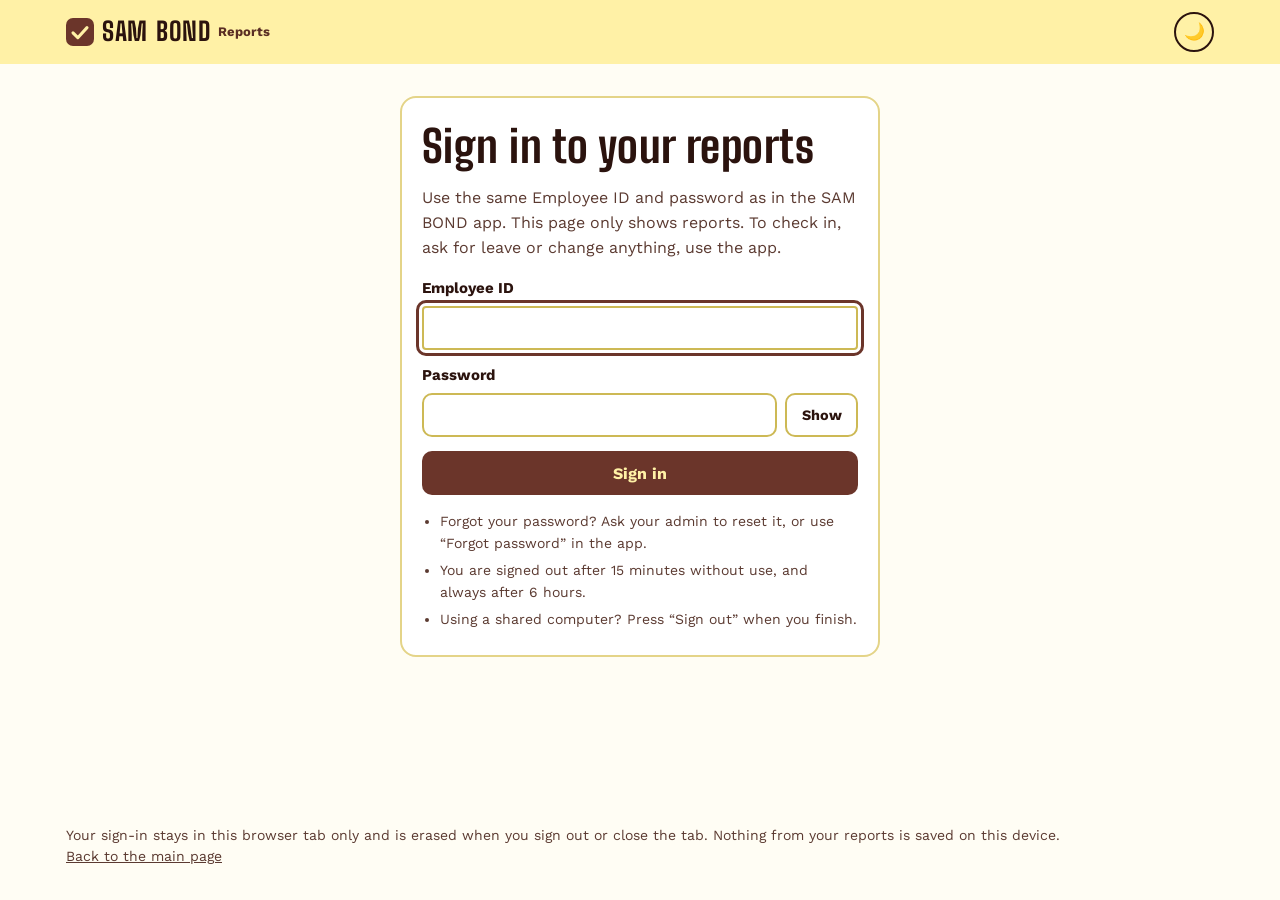
==== docs/dashboard/index.html @ 198fce71 "Apply update" ====
<!doctype html>
<html lang="en">
<head>
<meta charset="utf-8">
<meta name="viewport" content="width=device-width, initial-scale=1">
<title>Sign in · SAM BOND Reports</title>
<meta name="description" content="Sign in to see your SAM BOND attendance reports in a browser.">
<meta name="robots" content="noindex, nofollow">
<meta name="referrer" content="no-referrer">
<meta http-equiv="Content-Security-Policy" content="default-src 'none'; script-src 'self'; style-src 'self'; font-src 'self'; img-src 'self' data:; connect-src https://sambond.samuda-sales.workers.dev; base-uri 'none'; form-action 'none'">
<meta name="color-scheme" content="light dark">
<meta name="theme-color" content="#FFF1A6" media="(prefers-color-scheme: light)">
<meta name="theme-color" content="#2B130E" media="(prefers-color-scheme: dark)">
<link rel="icon" href="data:image/svg+xml,%3Csvg xmlns='http://www.w3.org/2000/svg' viewBox='0 0 32 32'%3E%3Crect width='32' height='32' rx='8' fill='%236B352A'/%3E%3Cpath d='M8 17l5.5 5.5L24 11' fill='none' stroke='%23FFF1A6' stroke-width='3.5' stroke-linecap='round' stroke-linejoin='round'/%3E%3C/svg%3E">
<link rel="preload" href="../fonts/BigShoulders-Bold.woff" as="font" type="font/woff" crossorigin>
<link rel="preload" href="../fonts/WorkSans-Regular.woff" as="font" type="font/woff" crossorigin>
<link rel="stylesheet" href="dashboard.css">
<script src="theme.js"></script>
</head>
<body>
<a class="skip" href="#main">Skip to content</a>

<header class="top">
  <div class="wrap top__in">
    <a class="mark" href="../" aria-label="SAM BOND Attendance, back to the main page">
      <svg viewBox="0 0 32 32" aria-hidden="true"><rect width="32" height="32" rx="8" fill="#6B352A"/><path d="M8 17l5.5 5.5L24 11" fill="none" stroke="#FFF1A6" stroke-width="3.5" stroke-linecap="round" stroke-linejoin="round"/></svg>
      <b>SAM BOND</b><span>Reports</span>
    </a>
    <span class="who" id="who" hidden></span>
    <button class="btn btn--small" id="out" type="button" hidden>Sign out</button>
    <button class="mode" id="mode" type="button" aria-label="Switch to the dark theme">🌙</button>
  </div>
</header>

<main id="main">
  <noscript><div class="wrap"><p class="notice">This page needs JavaScript to show your reports. Please turn it on and reload.</p></div></noscript>

  <section class="login" id="login" aria-labelledby="loginTitle" hidden>
    <div class="wrap">
      <div class="login__card">
        <h1 id="loginTitle">Sign in to your reports</h1>
        <p class="muted">Use the same Employee ID and password as in the SAM BOND app. This page only shows reports. To check in, ask for leave or change anything, use the app.</p>
        <form id="loginForm" autocomplete="on" novalidate>
          <label class="field" for="user">Employee ID
            <input id="user" name="username" type="text" inputmode="text" autocomplete="username" autocapitalize="none" autocorrect="off" spellcheck="false" maxlength="100" required>
          </label>
          <label class="field" for="pass">Password
            <span class="pw">
              <input id="pass" name="password" type="password" autocomplete="current-password" autocapitalize="none" autocorrect="off" spellcheck="false" maxlength="200" required>
              <button class="pw__show" id="showPass" type="button" aria-pressed="false">Show</button>
            </span>
          </label>
          <p class="msg msg--err" id="loginMsg" role="alert" hidden></p>
          <button class="btn btn--primary btn--wide" id="loginGo" type="submit">Sign in</button>
        </form>
        <ul class="fine">
          <li>Forgot your password? Ask your admin to reset it, or use “Forgot password” in the app.</li>
          <li>You are signed out after 15 minutes without use, and always after 6 hours.</li>
          <li>Using a shared computer? Press “Sign out” when you finish.</li>
        </ul>
      </div>
    </div>
  </section>

  <section class="app" id="app" aria-label="Reports" hidden>
    <div class="wrap">
      <div class="head">
        <div>
          <h1 id="title">Reports</h1>
          <p class="muted" id="sub"></p>
        </div>
        <p class="until muted" id="until"></p>
      </div>

      <form class="controls" id="controls" novalidate>
        <div class="seg" id="scopes" role="group" aria-label="Whose report"></div>
        <label class="ctl">Period
          <select id="period">
            <option value="current">This pay period</option>
            <option value="previous">Last pay period</option>
            <option value="custom">Choose dates…</option>
          </select>
        </label>
        <span class="dates" id="dates" hidden>
          <label class="ctl">From <input type="date" id="from"></label>
          <label class="ctl">To <input type="date" id="to"></label>
        </span>
        <button class="btn btn--primary" id="show" type="submit">Show</button>
      </form>

      <p class="msg" id="msg" role="status" aria-live="polite" hidden></p>

      <div id="report" hidden>
        <p class="range" id="range"></p>
        <section class="card today" id="todayCard" aria-labelledby="todayTitle" hidden>
          <h2 id="todayTitle">Today</h2>
          <div class="today__row" id="todayRow"></div>
          <details class="notin" id="notIn" hidden><summary id="notInSum"></summary><ul id="notInList"></ul></details>
        </section>

        <div class="kpis" id="kpis"></div>

        <section class="card" id="chartCard" aria-labelledby="chartTitle" hidden>
          <h2 id="chartTitle">Day by day</h2>
          <ul class="legend" id="legend"></ul>
          <div class="chartbox"><div class="chart" id="chart" role="group" aria-label="One bar for each day. Use the left and right arrow keys to move between days."></div></div>
          <p class="readout" id="readout" aria-live="polite">Tap or point at a bar to see that day.</p>
          <details class="daytable"><summary>Show these numbers as a table</summary><div class="tablewrap"><table id="dayTable"></table></div></details>
        </section>

        <section class="card" id="peopleCard" aria-labelledby="peopleTitle" hidden>
          <div class="card__head">
            <h2 id="peopleTitle">People</h2>
            <label class="search"><span class="sr">Search people</span><input id="search" type="search" placeholder="Search name, ID or job" autocomplete="off" spellcheck="false"></label>
          </div>
          <div class="tablewrap"><table class="people" id="people"></table></div>
          <p class="muted small" id="peopleNote"></p>
          <p class="muted small swipe">Swipe the table sideways to see more columns.</p>
          <button class="btn btn--ghost btn--small" id="more" type="button" hidden>Show everybody</button>
        </section>

        <section class="card" id="meCard" aria-labelledby="meTitle" hidden>
          <h2 id="meTitle">Your days</h2>
          <div id="meBody"></div>
        </section>

        <section class="card" id="dlCard" aria-labelledby="dlTitle" hidden>
          <h2 id="dlTitle">Excel files</h2>
          <p class="muted small" id="dlNote">The same files as in the app, for the people and dates shown above.</p>
          <div class="dl" id="dl"></div>
        </section>
      </div>
    </div>
  </section>
</main>

<dialog class="dlg" id="dlg" aria-labelledby="dlgTitle">
  <div class="dlg__in">
    <div class="dlg__head"><h2 id="dlgTitle"></h2><button class="btn btn--small btn--ghost" id="dlgClose" type="button">Close</button></div>
    <div id="dlgBody"></div>
  </div>
</dialog>

<footer class="foot">
  <div class="wrap">
    <p>Your sign-in stays in this browser tab only and is erased when you sign out or close the tab. Nothing from your reports is saved on this device.</p>
    <p><a href="../">Back to the main page</a></p>
  </div>
</footer>

<script src="dashboard.js"></script>
</body>
</html>
---- docs/dashboard/dashboard.css ----
@font-face{font-family:"Big Shoulders";src:url("../fonts/BigShoulders-Bold.woff") format("woff");font-weight:700;font-style:normal;font-display:swap}
@font-face{font-family:"Work Sans";src:url("../fonts/WorkSans-Regular.woff") format("woff");font-weight:400;font-style:normal;font-display:swap}
@font-face{font-family:"Work Sans";src:url("../fonts/WorkSans-Bold.woff") format("woff");font-weight:700;font-style:normal;font-display:swap}

/* ---------- Tokens: the same colours as the main page and the app. Light = butter day, Dark = clay night ---------- */
:root{
  --display:"Big Shoulders","Arial Narrow","Roboto Condensed",Impact,sans-serif;
  --text:"Work Sans",system-ui,-apple-system,"Segoe UI",Roboto,"Helvetica Neue",Arial,sans-serif;
  --paper:#FFFDF4; --card:#FFFFFF; --ink:#2B130E; --soft:#5B3A31; --accent:#6B352A;
  --line:#E4D488; --line-strong:#CDB955;
  --ground:#FFF1A6; --ground-ink:#2B130E; --ground-soft:#5A2E24;
  --btn:#6B352A; --btn-ink:#FFF1A6; --focus:#6B352A;
  --err:#9B1C1C; --err-bg:#FDE7E4; --info-bg:#FFF6C7;
  /* status colours (checked for colour-blind readers); the letters and words carry the meaning too */
  --c-in:#0ca30c; --c-leave:#2a78d6; --c-late:#eda100; --c-abs:#d03b3b; --c-off:#B9AE86;
  --t-in:#E1F3DB; --t-late:#FBEBC0; --t-leave:#D9E8FA; --t-abs:#F8D7D3; --t-off:#EFE9CB;
  color-scheme:light;
}
:root[data-theme="dark"]{
  --paper:#1D0E0A; --card:#26130E; --ink:#F6E7AE; --soft:#CDB78A; --accent:#FFF1A6;
  --line:#4A2A22; --line-strong:#6A4034;
  --ground:#2B130E; --ground-ink:#FFF1A6; --ground-soft:#D9C592;
  --btn:#FFF1A6; --btn-ink:#2B130E; --focus:#FFF1A6;
  --err:#FFB4A9; --err-bg:#4A1D1B; --info-bg:#3A2A10;
  --c-in:#0ca30c; --c-leave:#3987e5; --c-late:#d99200; --c-abs:#e34948; --c-off:#6A4034;
  --t-in:#1E3A1B; --t-late:#4A3608; --t-leave:#1A3350; --t-abs:#4A1D1B; --t-off:#2E1B15;
  color-scheme:dark;
}
@media (prefers-color-scheme: dark){
  :root:not([data-theme="light"]){
    --paper:#1D0E0A; --card:#26130E; --ink:#F6E7AE; --soft:#CDB78A; --accent:#FFF1A6;
    --line:#4A2A22; --line-strong:#6A4034;
    --ground:#2B130E; --ground-ink:#FFF1A6; --ground-soft:#D9C592;
    --btn:#FFF1A6; --btn-ink:#2B130E; --focus:#FFF1A6;
    --err:#FFB4A9; --err-bg:#4A1D1B; --info-bg:#3A2A10;
    --c-in:#0ca30c; --c-leave:#3987e5; --c-late:#d99200; --c-abs:#e34948; --c-off:#6A4034;
    --t-in:#1E3A1B; --t-late:#4A3608; --t-leave:#1A3350; --t-abs:#4A1D1B; --t-off:#2E1B15;
    color-scheme:dark;
  }
}

/* ---------- Base ---------- */
*,*::before,*::after{box-sizing:border-box}
[hidden]{display:none !important}
html{-webkit-text-size-adjust:100%}
body{margin:0;background:var(--paper);color:var(--ink);font:400 1rem/1.55 var(--text);font-synthesis:none;text-rendering:optimizeLegibility;min-height:100vh;display:flex;flex-direction:column}
main{flex:1}
a{color:inherit}
h1,h2,h3{font-family:var(--display);font-weight:700;letter-spacing:.01em;line-height:1.1;margin:0;text-wrap:balance}
h1{font-size:clamp(2rem,6vw,2.75rem)}
h2{font-size:1.5rem}
p{margin:0;text-wrap:pretty}
:focus-visible{outline:3px solid var(--focus);outline-offset:3px;border-radius:4px}
.wrap{width:100%;max-width:1180px;margin-inline:auto;padding-inline:1rem}
.muted{color:var(--soft)}
.small{font-size:.875rem}
.sr{position:absolute;width:1px;height:1px;overflow:hidden;clip:rect(0 0 0 0);white-space:nowrap}
.skip{position:absolute;left:1rem;top:-5rem;z-index:30;background:var(--btn);color:var(--btn-ink);padding:.7rem 1rem;border-radius:8px;font-weight:700}
.skip:focus{top:1rem}
.notice{margin-top:1.5rem;padding:1rem;border:2px solid var(--line-strong);border-radius:10px}

/* ---------- Buttons and fields ---------- */
.btn{display:inline-flex;align-items:center;justify-content:center;min-height:2.75rem;padding:.5rem 1.2rem;border:2px solid transparent;border-radius:10px;font:700 1rem/1.2 var(--text);text-decoration:none;cursor:pointer;background:transparent;color:inherit}
.btn--primary{background:var(--btn);color:var(--btn-ink)}
.btn--primary:hover{filter:brightness(1.12)}
.btn--ghost{border-color:currentColor}
.btn--ghost:hover{background:rgba(127,127,127,.16)}
.btn--small{min-height:2.25rem;padding:.3rem .8rem;font-size:.9375rem}
.btn--wide{width:100%}
.btn[disabled]{opacity:.6;cursor:progress}
.btn:active{transform:translateY(1px)}
input,select{font:400 1rem/1.3 var(--text);color:var(--ink);background:var(--card);border:2px solid var(--line-strong);border-radius:10px;min-height:2.75rem;padding:.45rem .7rem;max-width:100%}
input::placeholder{color:var(--soft);opacity:.8}

/* ---------- Header ---------- */
.top{background:var(--ground);color:var(--ground-ink)}
.top__in{display:flex;align-items:center;gap:.6rem;min-height:4rem}
.mark{display:flex;align-items:center;gap:.5rem;margin-right:auto;text-decoration:none;white-space:nowrap}
.mark svg{width:28px;height:28px;flex:none}
.mark b{font:700 1.6rem/1 var(--display);letter-spacing:.02em;word-spacing:.08em}
.mark span{font-size:.8125rem;font-weight:700;color:var(--ground-soft)}
.who{font-size:.875rem;font-weight:700;max-width:9.5rem;overflow:hidden;text-overflow:ellipsis;white-space:nowrap}
.top .btn--small{border-color:currentColor;color:inherit}
.mode{display:grid;place-items:center;width:40px;height:40px;border:2px solid currentColor;border-radius:50%;background:transparent;color:inherit;font-size:1.05rem;line-height:1;cursor:pointer;flex:none}
@media (max-width:420px){.mark span{display:none}.who{display:none}}

/* ---------- Sign in ---------- */
.login{padding:2rem 0 3rem}
.login__card{max-width:30rem;margin-inline:auto;background:var(--card);border:2px solid var(--line);border-radius:16px;padding:1.5rem 1.25rem;display:grid;gap:1rem}
.field{display:grid;gap:.35rem;font-weight:700;font-size:.9375rem;margin-bottom:.9rem}
.field input{width:100%;font-weight:400}
.pw{display:flex;gap:.5rem}
.pw input{flex:1;min-width:0}
.pw__show{border:2px solid var(--line-strong);background:transparent;color:inherit;border-radius:10px;font:700 .9rem var(--text);padding:0 .9rem;cursor:pointer}
.fine{margin:0;padding-left:1.1rem;color:var(--soft);font-size:.875rem;display:grid;gap:.35rem}
.msg{padding:.7rem .9rem;border-radius:10px;background:var(--info-bg);border:1px solid var(--line-strong);margin:0 0 1rem;font-size:.9375rem}
.msg--err{background:var(--err-bg);color:var(--err);border-color:var(--err);font-weight:700}
.login .msg{margin-bottom:.9rem}

/* ---------- Dashboard head and controls ---------- */
.app{padding:1.5rem 0 3rem}
.head{display:flex;flex-wrap:wrap;justify-content:space-between;align-items:flex-end;gap:.4rem 1rem;margin-bottom:1rem}
.until{font-size:.8125rem}
.controls{display:flex;flex-wrap:wrap;align-items:flex-end;gap:.75rem;margin-bottom:1rem;padding:.9rem;background:var(--card);border:1px solid var(--line);border-radius:14px}
.seg{display:flex;flex-wrap:wrap;gap:.35rem;flex:1 1 100%}
.seg button{flex:1 1 auto;min-height:2.75rem;padding:.4rem .9rem;border:2px solid var(--line-strong);border-radius:10px;background:transparent;color:inherit;font:700 .9375rem var(--text);cursor:pointer}
.seg button[aria-pressed="true"]{background:var(--btn);color:var(--btn-ink);border-color:var(--btn)}
.ctl{display:grid;gap:.25rem;font-size:.8125rem;font-weight:700;color:var(--soft)}
.ctl select,.ctl input{color:var(--ink);font-weight:400}
.dates{display:flex;gap:.6rem;flex-wrap:wrap}
@media (min-width:700px){.seg{flex:0 1 auto}.seg button{flex:0 0 auto}}
.range{font-weight:700;margin-bottom:.9rem}

/* ---------- Cards, tiles ---------- */
.card{background:var(--card);border:1px solid var(--line);border-radius:14px;padding:1rem;margin-bottom:1rem}
.card__head{display:flex;flex-wrap:wrap;align-items:center;justify-content:space-between;gap:.6rem;margin-bottom:.75rem}
.card h2{margin-bottom:.6rem}
.card__head h2{margin-bottom:0}
.kpis{display:grid;grid-template-columns:repeat(2,minmax(0,1fr));gap:.6rem;margin-bottom:1rem}
@media (min-width:640px){.kpis{grid-template-columns:repeat(4,minmax(0,1fr))}}
@media (min-width:1000px){.kpis{grid-template-columns:repeat(8,minmax(0,1fr))}}
.kpi{background:var(--card);border:1px solid var(--line);border-radius:12px;padding:.7rem .8rem;min-width:0}
.kpi b{display:block;font:700 2.25rem/1 var(--display);letter-spacing:.01em}
.kpi span{display:flex;align-items:center;gap:.4rem;font-size:.8125rem;font-weight:700;color:var(--soft);margin-top:.2rem}
.kpi small{display:block;font-size:.75rem;color:var(--soft);line-height:1.3}
.dot{display:inline-block;width:.7rem;height:.7rem;border-radius:3px;flex:none;background:var(--c-off)}
.dot--in{background:var(--c-in)}.dot--late{background:var(--c-late)}.dot--leave{background:var(--c-leave)}.dot--abs{background:var(--c-abs)}

/* ---------- Today ---------- */
.today__row{display:flex;flex-wrap:wrap;gap:.5rem 1.25rem;font-size:.9375rem}
.today__row b{font:700 1.6rem/1 var(--display);margin-right:.3rem}
.today__row div{display:flex;align-items:baseline}
.notin{margin-top:.7rem;font-size:.9375rem}
.notin summary{cursor:pointer;font-weight:700}
.notin ul{margin:.5rem 0 0;padding-left:1.1rem;columns:2 12rem}

/* ---------- Day chart ---------- */
.legend{display:flex;flex-wrap:wrap;gap:.3rem 1rem;list-style:none;margin:0 0 .75rem;padding:0;font-size:.875rem}
.legend li{display:flex;align-items:center;gap:.4rem}
.chartbox{overflow-x:auto;padding-bottom:.25rem}
.chart{display:flex;align-items:flex-start;gap:2px;width:100%;min-width:calc(var(--n,20) * 11px)}
.cw{flex:1 1 0;min-width:0;max-width:56px;position:relative;padding-bottom:1.7rem}
.col{display:flex;flex-direction:column-reverse;width:100%;height:170px;padding:0;border:0;background:transparent;cursor:pointer;border-radius:3px}
.col:hover,.col[aria-pressed="true"]{background:rgba(127,127,127,.18)}
.seg2{display:block;width:100%;margin-top:2px;border-radius:3px 3px 0 0;min-height:3px}
.seg2--in{background:var(--c-in)}.seg2--leave{background:var(--c-leave)}.seg2--late{background:var(--c-late)}.seg2--abs{background:var(--c-abs)}
.seg2--off{height:4px;background:var(--c-off);opacity:.8}
.lab{position:absolute;left:0;bottom:.15rem;font-size:.6875rem;color:var(--soft);white-space:nowrap;pointer-events:none}
.readout{margin-top:.6rem;font-weight:700;font-size:.9375rem;min-height:1.5em}
.daytable{margin-top:.8rem;font-size:.9375rem}
.daytable summary{cursor:pointer;font-weight:700}

/* ---------- Tables ---------- */
.tablewrap{overflow-x:auto;margin-top:.5rem;border-radius:10px}
table{border-collapse:collapse;width:100%;font-size:.9375rem}
th,td{padding:.55rem .6rem;text-align:right;border-bottom:1px solid var(--line);white-space:nowrap}
th:first-child,td:first-child{text-align:left}
thead th{font-size:.8125rem;color:var(--soft);font-weight:700;position:sticky;top:0;background:var(--card)}
th button{all:unset;cursor:pointer;font-weight:700;display:inline-flex;gap:.25rem;align-items:center;padding:.25rem 0;min-height:2rem}
th button:focus-visible{outline:3px solid var(--focus);outline-offset:2px;border-radius:4px}
td.zero{color:var(--soft)}
.people td:first-child,.people th:first-child{position:sticky;left:0;background:var(--card);z-index:1;min-width:9.5rem;max-width:14rem;white-space:normal}
.swipe{display:none;margin-top:.4rem}
@media (max-width:700px){.swipe{display:block}th,td{padding:.5rem .45rem}}
.person{all:unset;cursor:pointer;display:block;font-weight:700;text-decoration:underline;text-underline-offset:3px;text-decoration-color:var(--line-strong)}
.person:focus-visible{outline:3px solid var(--focus);outline-offset:2px;border-radius:4px}
.person small{display:block;font-weight:400;color:var(--soft);text-decoration:none}
.search input{width:min(100%,18rem)}
.tot td{font-weight:700;border-top:2px solid var(--line-strong)}

/* ---------- Calendar ---------- */
.chips{display:flex;flex-wrap:wrap;gap:.4rem;margin:.4rem 0 .9rem}
.chip{display:inline-flex;align-items:center;gap:.4rem;border:1px solid var(--line-strong);border-radius:999px;padding:.2rem .7rem;font-size:.875rem;font-weight:700}
.meta{color:var(--soft);font-size:.9375rem}
.cal{display:grid;grid-template-columns:repeat(7,minmax(0,1fr));gap:4px;max-width:46rem}
.cal__h{font-size:.75rem;font-weight:700;color:var(--soft);text-align:center}
.day{border:1px solid var(--line);border-radius:8px;min-height:3.6rem;padding:.2rem .25rem;display:flex;flex-direction:column;justify-content:space-between;border-top-width:4px;background:var(--paper);min-width:0;overflow:hidden}
.day__d{font-size:.6875rem;color:var(--soft)}
.day__c{font-weight:700;font-size:.8125rem;line-height:1.1}
.day__t{font-size:.625rem;color:var(--soft);line-height:1.1;overflow:hidden;text-overflow:ellipsis;white-space:nowrap}
.day--in{background:var(--t-in);border-top-color:var(--c-in)}
.day--late{background:var(--t-late);border-top-color:var(--c-late)}
.day--leave{background:var(--t-leave);border-top-color:var(--c-leave)}
.day--abs{background:var(--t-abs);border-top-color:var(--c-abs)}
.day--off{background:var(--t-off);border-top-color:var(--c-off)}
.day--pend{border-style:dashed;border-top-color:var(--c-off)}
.day--none{opacity:.45}
.day--gap{border:0;background:transparent;min-height:0}
.key{display:flex;flex-wrap:wrap;gap:.3rem .9rem;margin:.7rem 0 0;padding:0;list-style:none;font-size:.8125rem;color:var(--soft)}
.holi{margin:.6rem 0 0;font-size:.875rem}

/* ---------- Downloads ---------- */
.dl{display:flex;flex-wrap:wrap;gap:.6rem;margin-top:.7rem}

/* ---------- Dialog ---------- */
.dlg{border:2px solid var(--line-strong);border-radius:16px;background:var(--card);color:var(--ink);padding:0;width:min(46rem,calc(100vw - 1rem));max-height:calc(100vh - 1rem)}
.dlg::backdrop{background:rgba(20,8,5,.6)}
.dlg__in{padding:1rem;overflow:auto;max-height:calc(100vh - 1.5rem)}
.dlg__head{display:flex;justify-content:space-between;align-items:flex-start;gap:.75rem;margin-bottom:.4rem}

.foot{padding:1.5rem 0 2rem;color:var(--soft);font-size:.875rem;display:grid;gap:.5rem}

@media print{
  .top,.controls,.dl,#dlCard,.search,#more,.foot,.skip{display:none !important}
  body{background:#fff;color:#000}
  .card,.kpi{break-inside:avoid;border-color:#999}
}
@media (prefers-reduced-motion: no-preference){
  .col,.seg button,.btn{transition:background-color .12s}
}
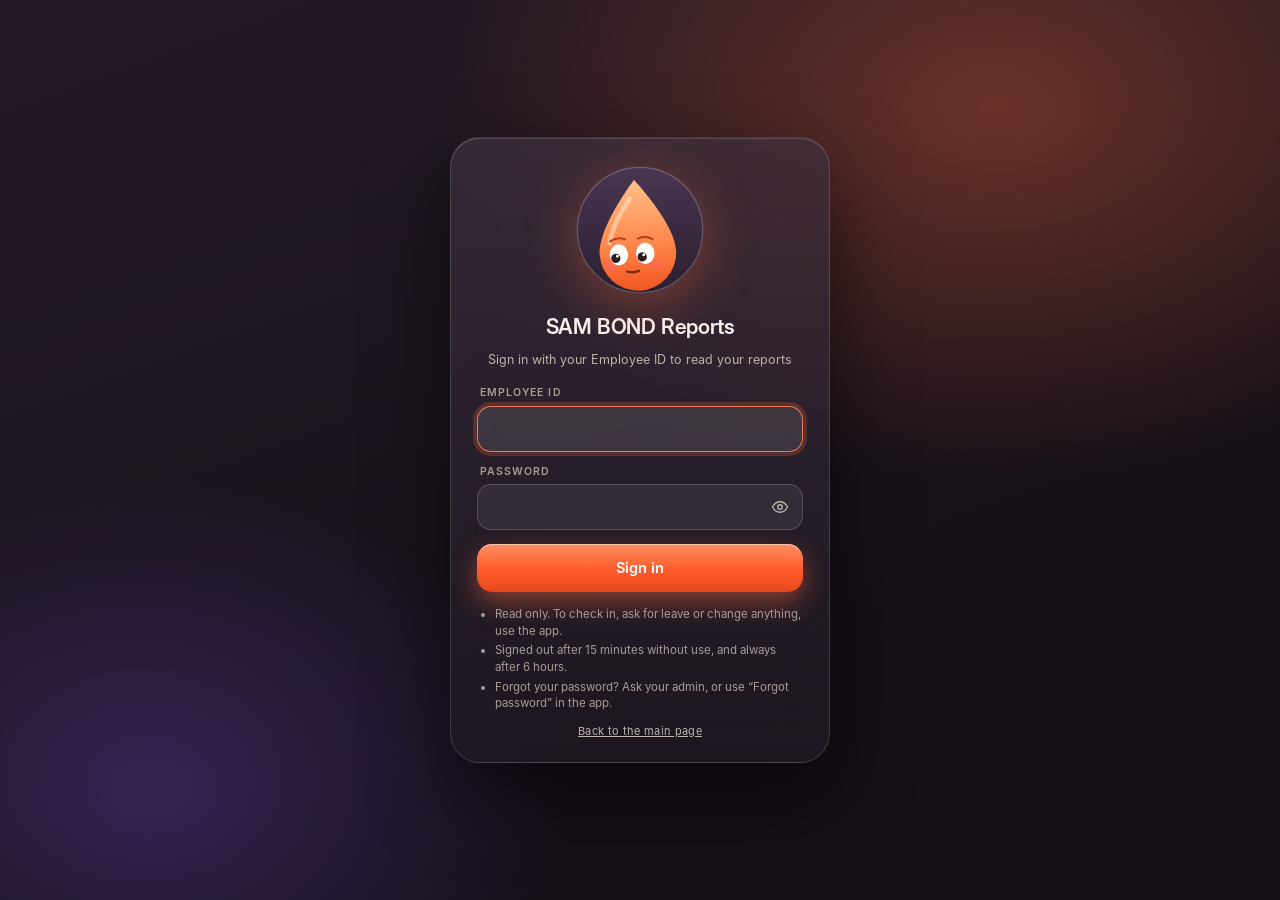
==== commit cb638357: "Apply update" ====
--- a/docs/dashboard/index.html
+++ b/docs/dashboard/index.html
@@ -2,79 +2,88 @@
 <html lang="en">
 <head>
 <meta charset="utf-8">
-<meta name="viewport" content="width=device-width, initial-scale=1">
+<meta name="viewport" content="width=device-width, initial-scale=1, viewport-fit=cover">
 <title>Sign in · SAM BOND Reports</title>
 <meta name="description" content="Sign in to see your SAM BOND attendance reports in a browser.">
 <meta name="robots" content="noindex, nofollow">
 <meta name="referrer" content="no-referrer">
 <meta http-equiv="Content-Security-Policy" content="default-src 'none'; script-src 'self'; style-src 'self'; font-src 'self'; img-src 'self' data:; connect-src https://sambond.samuda-sales.workers.dev; base-uri 'none'; form-action 'none'">
-<meta name="color-scheme" content="light dark">
-<meta name="theme-color" content="#FFF1A6" media="(prefers-color-scheme: light)">
-<meta name="theme-color" content="#2B130E" media="(prefers-color-scheme: dark)">
-<link rel="icon" href="data:image/svg+xml,%3Csvg xmlns='http://www.w3.org/2000/svg' viewBox='0 0 32 32'%3E%3Crect width='32' height='32' rx='8' fill='%236B352A'/%3E%3Cpath d='M8 17l5.5 5.5L24 11' fill='none' stroke='%23FFF1A6' stroke-width='3.5' stroke-linecap='round' stroke-linejoin='round'/%3E%3C/svg%3E">
-<link rel="preload" href="../fonts/BigShoulders-Bold.woff" as="font" type="font/woff" crossorigin>
-<link rel="preload" href="../fonts/WorkSans-Regular.woff" as="font" type="font/woff" crossorigin>
+<meta name="color-scheme" content="dark light">
+<meta name="theme-color" content="#1A0F16">
+<link rel="icon" href="data:image/svg+xml,%3Csvg xmlns='http://www.w3.org/2000/svg' viewBox='0 0 32 32'%3E%3Crect width='32' height='32' rx='9' fill='%23FF6B3D'/%3E%3Cpath d='M8 17l5.5 5.5L24 11' fill='none' stroke='%23fff' stroke-width='3.5' stroke-linecap='round' stroke-linejoin='round'/%3E%3C/svg%3E">
+<link rel="preload" href="../fonts/Inter-Regular.woff" as="font" type="font/woff" crossorigin>
+<link rel="preload" href="../fonts/InterDisplay-SemiBold.woff" as="font" type="font/woff" crossorigin>
 <link rel="stylesheet" href="dashboard.css">
 <script src="theme.js"></script>
 </head>
-<body>
+<body class="locked">
+
+<div class="scene" aria-hidden="true">
+  <svg viewBox="0 0 1600 900" preserveAspectRatio="xMidYMid slice" focusable="false">
+    <defs>
+      <radialGradient id="sun" cx="50%" cy="50%" r="50%"><stop class="sun1" offset="0"/><stop class="sun2" offset=".55"/><stop class="sun2 fade" offset="1" stop-opacity="0"/></radialGradient>
+      <linearGradient id="fl" x1="0" y1="0" x2="0" y2="1"><stop class="flr" offset="0" stop-opacity="0"/><stop class="flr" offset="1" stop-opacity=".9"/></linearGradient>
+      <filter id="soft" x="-5%" y="-5%" width="110%" height="110%"><feGaussianBlur stdDeviation="2.2"/></filter>
+    </defs>
+    <g filter="url(#soft)">
+      <circle cx="1180" cy="330" r="250" fill="url(#sun)"/>
+      <path class="a1" d="M130 760V380a150 150 0 0 1 300 0V760Z"/>
+      <path class="a2" d="M470 760V300a150 150 0 0 1 300 0V760Z"/>
+      <path class="a3" d="M810 760V430a110 110 0 0 1 220 0V760Z"/>
+      <rect class="wd" x="1230" y="140" width="22" height="620" rx="8"/>
+      <rect class="wd" x="1390" y="140" width="22" height="620" rx="8"/>
+      <rect class="wd" x="1230" y="300" width="182" height="16" rx="6"/>
+      <rect class="wd" x="1230" y="470" width="182" height="16" rx="6"/>
+      <rect x="0" y="740" width="1600" height="160" fill="url(#fl)"/>
+    </g>
+  </svg>
+</div>
+<div class="grain" aria-hidden="true"></div>
 <a class="skip" href="#main">Skip to content</a>
 
-<header class="top">
-  <div class="wrap top__in">
-    <a class="mark" href="../" aria-label="SAM BOND Attendance, back to the main page">
-      <svg viewBox="0 0 32 32" aria-hidden="true"><rect width="32" height="32" rx="8" fill="#6B352A"/><path d="M8 17l5.5 5.5L24 11" fill="none" stroke="#FFF1A6" stroke-width="3.5" stroke-linecap="round" stroke-linejoin="round"/></svg>
-      <b>SAM BOND</b><span>Reports</span>
-    </a>
-    <span class="who" id="who" hidden></span>
-    <button class="btn btn--small" id="out" type="button" hidden>Sign out</button>
-    <button class="mode" id="mode" type="button" aria-label="Switch to the dark theme">🌙</button>
-  </div>
-</header>
-
-<main id="main">
-  <noscript><div class="wrap"><p class="notice">This page needs JavaScript to show your reports. Please turn it on and reload.</p></div></noscript>
-
-  <section class="login" id="login" aria-labelledby="loginTitle" hidden>
-    <div class="wrap">
-      <div class="login__card">
-        <h1 id="loginTitle">Sign in to your reports</h1>
-        <p class="muted">Use the same Employee ID and password as in the SAM BOND app. This page only shows reports. To check in, ask for leave or change anything, use the app.</p>
-        <form id="loginForm" autocomplete="on" novalidate>
-          <label class="field" for="user">Employee ID
-            <input id="user" name="username" type="text" inputmode="text" autocomplete="username" autocapitalize="none" autocorrect="off" spellcheck="false" maxlength="100" required>
-          </label>
-          <label class="field" for="pass">Password
-            <span class="pw">
-              <input id="pass" name="password" type="password" autocomplete="current-password" autocapitalize="none" autocorrect="off" spellcheck="false" maxlength="200" required>
-              <button class="pw__show" id="showPass" type="button" aria-pressed="false">Show</button>
-            </span>
-          </label>
-          <p class="msg msg--err" id="loginMsg" role="alert" hidden></p>
-          <button class="btn btn--primary btn--wide" id="loginGo" type="submit">Sign in</button>
-        </form>
-        <ul class="fine">
-          <li>Forgot your password? Ask your admin to reset it, or use “Forgot password” in the app.</li>
-          <li>You are signed out after 15 minutes without use, and always after 6 hours.</li>
-          <li>Using a shared computer? Press “Sign out” when you finish.</li>
-        </ul>
+<noscript><p class="banner warn nojs">This page needs JavaScript to show your reports. Please turn it on and reload.</p></noscript>
+
+<div class="app" id="app" hidden>
+  <div class="scrim" id="scrim" aria-hidden="true"></div>
+
+  <aside class="side glass" id="side" aria-label="Menu">
+    <div class="brand">
+      <div class="logo" aria-hidden="true"><svg viewBox="0 0 32 32"><path d="M8 17l5.5 5.5L24 11" fill="none" stroke="#fff" stroke-width="3.6" stroke-linecap="round" stroke-linejoin="round"/></svg></div>
+      <div><b>SAM BOND</b><small>Reports</small></div>
+      <em>WEB</em>
+      <button class="ib cls" id="navx" type="button" aria-label="Close menu"><svg viewBox="0 0 24 24" aria-hidden="true"><path d="M6 6l12 12M18 6L6 18"/></svg></button>
+    </div>
+    <nav class="menu" id="menu" aria-label="Whose report">
+      <span class="pill" id="pill" aria-hidden="true"></span>
+      <div class="msec">Reports</div>
+      <div id="scopes" role="group" aria-label="Whose report"></div>
+    </nav>
+    <div class="side-foot">
+      <div class="pace" id="pace">
+        <div class="r1"><span>Session</span><b id="paceT"></b></div>
+        <div class="bar"><i id="paceBar"></i></div>
+        <div id="until"></div>
+      </div>
+      <div class="who"><span class="av" id="av" aria-hidden="true"></span><div><b id="who"></b><small id="whoRole"></small></div></div>
+      <div class="sobs">
+        <button class="sob" id="mode2" type="button"><svg viewBox="0 0 24 24" aria-hidden="true"><circle cx="12" cy="12" r="4.2"/><path d="M12 2.5v2.3M12 19.2v2.3M2.5 12h2.3M19.2 12h2.3M5.3 5.3l1.6 1.6M17.1 17.1l1.6 1.6M18.7 5.3l-1.6 1.6M6.9 17.1l-1.6 1.6"/></svg><span>Theme</span></button>
+        <button class="sob" id="out2" type="button"><svg viewBox="0 0 24 24" aria-hidden="true"><path d="M9 4H5.5A1.5 1.5 0 0 0 4 5.5v13A1.5 1.5 0 0 0 5.5 20H9M15 8l4 4-4 4M19 12H9"/></svg><span>Sign out</span></button>
       </div>
     </div>
-  </section>
-
-  <section class="app" id="app" aria-label="Reports" hidden>
-    <div class="wrap">
-      <div class="head">
-        <div>
-          <h1 id="title">Reports</h1>
-          <p class="muted" id="sub"></p>
-        </div>
-        <p class="until muted" id="until"></p>
-      </div>
-
-      <form class="controls" id="controls" novalidate>
-        <div class="seg" id="scopes" role="group" aria-label="Whose report"></div>
-        <label class="ctl">Period
+  </aside>
+
+  <main class="wrap" id="main">
+    <div class="stage">
+      <header class="bar-top glass">
+        <button class="ib mnu" id="mnu" type="button" aria-label="Open menu" aria-controls="side" aria-expanded="false"><svg viewBox="0 0 24 24" aria-hidden="true"><path d="M4 7h16M4 12h16M4 17h16"/></svg></button>
+        <div class="tt"><h1 id="title">Reports</h1><p id="sub"></p></div>
+        <button class="ib" id="mode" type="button" aria-label="Switch to the light theme"><svg viewBox="0 0 24 24" aria-hidden="true"><circle cx="12" cy="12" r="4.2"/><path d="M12 2.5v2.3M12 19.2v2.3M2.5 12h2.3M19.2 12h2.3M5.3 5.3l1.6 1.6M17.1 17.1l1.6 1.6M18.7 5.3l-1.6 1.6M6.9 17.1l-1.6 1.6"/></svg></button>
+        <button class="cta" id="refresh" type="button"><svg viewBox="0 0 24 24" aria-hidden="true"><path d="M20 12a8 8 0 1 1-2.7-6"/><path d="M20.5 4v4.8h-4.8"/></svg><span>Refresh</span></button>
+        <button class="ib keep" id="out" type="button" aria-label="Sign out" title="Sign out"><svg viewBox="0 0 24 24" aria-hidden="true"><path d="M9 4H5.5A1.5 1.5 0 0 0 4 5.5v13A1.5 1.5 0 0 0 5.5 20H9M15 8l4 4-4 4M19 12H9"/></svg></button>
+      </header>
+
+      <form class="fbar glass" id="controls" novalidate>
+        <label class="fl"><span>Period</span>
           <select id="period">
             <option value="current">This pay period</option>
             <option value="previous">Last pay period</option>
@@ -82,71 +91,120 @@
           </select>
         </label>
         <span class="dates" id="dates" hidden>
-          <label class="ctl">From <input type="date" id="from"></label>
-          <label class="ctl">To <input type="date" id="to"></label>
+          <label class="fl"><span>From</span><input type="date" id="from"></label>
+          <label class="fl"><span>To</span><input type="date" id="to"></label>
         </span>
-        <button class="btn btn--primary" id="show" type="submit">Show</button>
+        <button class="frs" id="show" type="submit">Show</button>
+        <p class="fsum" id="range"></p>
       </form>
 
-      <p class="msg" id="msg" role="status" aria-live="polite" hidden></p>
-
-      <div id="report" hidden>
-        <p class="range" id="range"></p>
-        <section class="card today" id="todayCard" aria-labelledby="todayTitle" hidden>
-          <h2 id="todayTitle">Today</h2>
-          <div class="today__row" id="todayRow"></div>
+      <p class="banner note" id="msg" role="status" aria-live="polite" hidden></p>
+
+      <div class="rep" id="report" hidden>
+        <div class="tiles" id="kpis"></div>
+        <div class="tiles auto" id="kpis2"></div>
+
+        <section class="glass card panel" id="todayCard" aria-labelledby="todayTitle" hidden data-rise>
+          <div class="ph"><h2 id="todayTitle">Today</h2><small id="todayDate"></small></div>
+          <div class="today" id="todayRow"></div>
           <details class="notin" id="notIn" hidden><summary id="notInSum"></summary><ul id="notInList"></ul></details>
         </section>
 
-        <div class="kpis" id="kpis"></div>
-
-        <section class="card" id="chartCard" aria-labelledby="chartTitle" hidden>
-          <h2 id="chartTitle">Day by day</h2>
-          <ul class="legend" id="legend"></ul>
-          <div class="chartbox"><div class="chart" id="chart" role="group" aria-label="One bar for each day. Use the left and right arrow keys to move between days."></div></div>
-          <p class="readout" id="readout" aria-live="polite">Tap or point at a bar to see that day.</p>
-          <details class="daytable"><summary>Show these numbers as a table</summary><div class="tablewrap"><table id="dayTable"></table></div></details>
-        </section>
-
-        <section class="card" id="peopleCard" aria-labelledby="peopleTitle" hidden>
-          <div class="card__head">
-            <h2 id="peopleTitle">People</h2>
-            <label class="search"><span class="sr">Search people</span><input id="search" type="search" placeholder="Search name, ID or job" autocomplete="off" spellcheck="false"></label>
+        <section class="glass card panel" id="chartCard" aria-labelledby="chartTitle" hidden data-rise>
+          <div class="ph"><h2 id="chartTitle">Day by day</h2><small>One bar for each day</small></div>
+          <ul class="lg2" id="legend"></ul>
+          <div class="chart" id="chart" tabindex="0" role="group" aria-label="Day by day bars. Use the left and right arrow keys to move between days."></div>
+          <p class="note" id="readout" aria-live="polite">Tap or point at a bar to see that day.</p>
+          <details class="daytable"><summary>Show these numbers as a table</summary><div class="tw"><table class="t" id="dayTable"></table></div></details>
+        </section>
+
+        <section class="glass card panel" id="peopleCard" aria-labelledby="peopleTitle" hidden data-rise>
+          <div class="ph"><h2 id="peopleTitle">People</h2>
+            <label class="psearch"><span class="sr">Search people</span>
+              <svg viewBox="0 0 24 24" aria-hidden="true"><circle cx="11" cy="11" r="6.5"/><path d="M20 20l-4.2-4.2"/></svg>
+              <input id="search" type="search" placeholder="Search name, ID or job" autocomplete="off" spellcheck="false"></label>
           </div>
-          <div class="tablewrap"><table class="people" id="people"></table></div>
-          <p class="muted small" id="peopleNote"></p>
-          <p class="muted small swipe">Swipe the table sideways to see more columns.</p>
-          <button class="btn btn--ghost btn--small" id="more" type="button" hidden>Show everybody</button>
-        </section>
-
-        <section class="card" id="meCard" aria-labelledby="meTitle" hidden>
+          <div class="tw"><table class="t people" id="people"></table></div>
+          <p class="note" id="peopleNote"></p>
+          <p class="note swipe">Swipe the table sideways to see more columns.</p>
+          <button class="btn alt" id="more" type="button" hidden>Show everybody</button>
+        </section>
+
+        <section class="glass card panel" id="meCard" aria-labelledby="meTitle" hidden data-rise>
           <h2 id="meTitle">Your days</h2>
           <div id="meBody"></div>
         </section>
 
-        <section class="card" id="dlCard" aria-labelledby="dlTitle" hidden>
+        <section class="glass card panel" id="dlCard" aria-labelledby="dlTitle" hidden data-rise>
           <h2 id="dlTitle">Excel files</h2>
-          <p class="muted small" id="dlNote">The same files as in the app, for the people and dates shown above.</p>
+          <p class="note" id="dlNote">The same files as in the app, for the people and dates shown above.</p>
           <div class="dl" id="dl"></div>
         </section>
+
+        <footer class="foot" data-rise><span>Your sign-in stays in this browser tab only and is erased when you sign out or close the tab. Nothing from your reports is saved on this device.</span><span><a href="../">Main page</a> · Set in Inter (<a href="../fonts/Inter-OFL.txt">licence</a>)</span></footer>
       </div>
     </div>
-  </section>
-</main>
-
-<dialog class="dlg" id="dlg" aria-labelledby="dlgTitle">
+  </main>
+</div>
+
+<dialog class="dlg glass" id="dlg" aria-labelledby="dlgTitle">
   <div class="dlg__in">
-    <div class="dlg__head"><h2 id="dlgTitle"></h2><button class="btn btn--small btn--ghost" id="dlgClose" type="button">Close</button></div>
+    <button class="ib x" id="dlgClose" type="button" aria-label="Close"><svg viewBox="0 0 24 24" aria-hidden="true"><path d="M6 6l12 12M18 6L6 18"/></svg></button>
+    <div class="ush"><span class="av" id="dlgAv" aria-hidden="true"></span><div><h2 id="dlgTitle"></h2><small id="dlgSub"></small></div></div>
     <div id="dlgBody"></div>
   </div>
 </dialog>
 
-<footer class="foot">
-  <div class="wrap">
-    <p>Your sign-in stays in this browser tab only and is erased when you sign out or close the tab. Nothing from your reports is saved on this device.</p>
-    <p><a href="../">Back to the main page</a></p>
+<div class="toast" id="toast" role="status" aria-live="polite"></div>
+
+<div class="lgn" id="login" hidden>
+  <div class="lgc" id="lgc">
+    <svg class="msc" id="msc" viewBox="0 0 200 200" aria-hidden="true" focusable="false">
+      <defs>
+        <clipPath id="mclip"><circle cx="100" cy="100" r="96"/></clipPath>
+        <linearGradient id="mbg" x1="0" y1="0" x2="0" y2="1"><stop offset="0" stop-color="#4A3550"/><stop offset="1" stop-color="#2A1F30"/></linearGradient>
+        <linearGradient id="mbd" x1="0" y1="0" x2="0" y2="1"><stop offset="0" stop-color="#FFC08A"/><stop offset=".55" stop-color="#FF8A4F"/><stop offset="1" stop-color="#F0561F"/></linearGradient>
+        <linearGradient id="mhd" x1="0" y1="0" x2="0" y2="1"><stop offset="0" stop-color="#FFB27C"/><stop offset="1" stop-color="#F26A2E"/></linearGradient>
+      </defs>
+      <circle cx="100" cy="100" r="96" fill="url(#mbg)"/>
+      <g clip-path="url(#mclip)">
+        <g id="mBody">
+          <path d="M100 24C100 24 42 92 42 134a58 58 0 0 0 116 0C158 92 100 24 100 24Z" fill="url(#mbd)"/>
+          <path d="M92 52C80 68 62 96 58 118" fill="none" stroke="#FFE3C8" stroke-width="7" stroke-linecap="round" opacity=".55"/>
+          <g id="mFace">
+            <circle cx="66" cy="146" r="8" fill="#FF5C7A" opacity=".35"/><circle cx="134" cy="146" r="8" fill="#FF5C7A" opacity=".35"/>
+            <g class="eye"><ellipse cx="80" cy="128" rx="14" ry="16" fill="#fff"/><ellipse cx="120" cy="128" rx="14" ry="16" fill="#fff"/>
+              <g id="mPup"><circle cx="80" cy="129" r="7" fill="#2A1A22"/><circle cx="120" cy="129" r="7" fill="#2A1A22"/><circle cx="82.5" cy="126" r="2.2" fill="#fff"/><circle cx="122.5" cy="126" r="2.2" fill="#fff"/></g>
+            </g>
+            <path d="M68 107q11-7 22-2" fill="none" stroke="#B8401A" stroke-width="3.2" stroke-linecap="round"/>
+            <path d="M110 105q11-5 22 2" fill="none" stroke="#B8401A" stroke-width="3.2" stroke-linecap="round"/>
+            <path id="mMouth" d="M88 152Q100 163 112 152" fill="none" stroke="#7A2A12" stroke-width="3.6" stroke-linecap="round"/>
+          </g>
+        </g>
+        <g class="arm" id="mArmL"><path d="M34 214C36 180 52 150 76 132" fill="none" stroke="url(#mhd)" stroke-width="22" stroke-linecap="round"/><ellipse cx="79" cy="128" rx="20" ry="18" fill="url(#mhd)" stroke="#D9521F" stroke-width="1.5"/><path d="M71 116v9M79 114v10M87 116v9" stroke="#D9521F" stroke-width="2" stroke-linecap="round"/></g>
+        <g class="arm" id="mArmR"><path d="M166 214C164 180 148 150 124 132" fill="none" stroke="url(#mhd)" stroke-width="22" stroke-linecap="round"/><ellipse cx="121" cy="128" rx="20" ry="18" fill="url(#mhd)" stroke="#D9521F" stroke-width="1.5"/><path d="M113 116v9M121 114v10M129 116v9" stroke="#D9521F" stroke-width="2" stroke-linecap="round"/></g>
+      </g>
+      <circle cx="100" cy="100" r="95" fill="none" stroke="rgba(255,255,255,.22)" stroke-width="2"/>
+    </svg>
+    <h1 id="loginTitle">SAM BOND Reports</h1>
+    <p class="lsub">Sign in with your Employee ID to read your reports</p>
+    <form id="loginForm" autocomplete="on" novalidate>
+      <div class="lgf"><label for="user">Employee ID</label>
+        <div class="lgi"><input id="user" name="username" type="text" inputmode="text" autocomplete="username" autocapitalize="none" autocorrect="off" spellcheck="false" maxlength="100" required></div></div>
+      <div class="lgf"><label for="pass">Password</label>
+        <div class="lgi"><input class="pw" id="pass" name="password" type="password" autocomplete="current-password" autocapitalize="none" autocorrect="off" spellcheck="false" maxlength="200" required>
+          <button type="button" id="showPass" aria-label="Show password" aria-pressed="false"><svg viewBox="0 0 24 24" aria-hidden="true"><path d="M2 12s3.6-7 10-7 10 7 10 7-3.6 7-10 7S2 12 2 12Z"/><circle cx="12" cy="12" r="3"/></svg></button></div></div>
+      <button class="lgb" id="loginGo" type="submit">Sign in</button>
+      <p class="lgm" id="loginMsg" role="alert" aria-live="assertive" hidden></p>
+    </form>
+    <ul class="lgnotes">
+      <li>Read only. To check in, ask for leave or change anything, use the app.</li>
+      <li>Signed out after 15 minutes without use, and always after 6 hours.</li>
+      <li>Forgot your password? Ask your admin, or use “Forgot password” in the app.</li>
+    </ul>
+    <p class="lgt"><a href="../">Back to the main page</a></p>
   </div>
-</footer>
+</div>
 
 <script src="dashboard.js"></script>
 </body>
--- a/docs/dashboard/dashboard.css
+++ b/docs/dashboard/dashboard.css
@@ -1,210 +1,372 @@
-@font-face{font-family:"Big Shoulders";src:url("../fonts/BigShoulders-Bold.woff") format("woff");font-weight:700;font-style:normal;font-display:swap}
-@font-face{font-family:"Work Sans";src:url("../fonts/WorkSans-Regular.woff") format("woff");font-weight:400;font-style:normal;font-display:swap}
-@font-face{font-family:"Work Sans";src:url("../fonts/WorkSans-Bold.woff") format("woff");font-weight:700;font-style:normal;font-display:swap}
-
-/* ---------- Tokens: the same colours as the main page and the app. Light = butter day, Dark = clay night ---------- */
+/* SAM BOND Reports: the browser dashboard.
+   Look: dark liquid-glass panels floating over a warm scene (arches, a low sun, walnut shelves), orange accent.
+   No images, no external fonts or libraries: Inter and Inter Display are served from ../fonts (SIL Open Font License). */
+
+@font-face{font-family:'Inter';font-weight:400;font-style:normal;font-display:swap;src:url("../fonts/Inter-Regular.woff") format("woff")}
+@font-face{font-family:'Inter';font-weight:500;font-style:normal;font-display:swap;src:url("../fonts/Inter-Medium.woff") format("woff")}
+@font-face{font-family:'Inter';font-weight:600;font-style:normal;font-display:swap;src:url("../fonts/Inter-SemiBold.woff") format("woff")}
+@font-face{font-family:'Inter';font-weight:700;font-style:normal;font-display:swap;src:url("../fonts/Inter-Bold.woff") format("woff")}
+@font-face{font-family:'Inter Display';font-weight:600;font-style:normal;font-display:swap;src:url("../fonts/InterDisplay-SemiBold.woff") format("woff")}
+@font-face{font-family:'Inter Display';font-weight:700;font-style:normal;font-display:swap;src:url("../fonts/InterDisplay-Bold.woff") format("woff")}
+
 :root{
-  --display:"Big Shoulders","Arial Narrow","Roboto Condensed",Impact,sans-serif;
-  --text:"Work Sans",system-ui,-apple-system,"Segoe UI",Roboto,"Helvetica Neue",Arial,sans-serif;
-  --paper:#FFFDF4; --card:#FFFFFF; --ink:#2B130E; --soft:#5B3A31; --accent:#6B352A;
-  --line:#E4D488; --line-strong:#CDB955;
-  --ground:#FFF1A6; --ground-ink:#2B130E; --ground-soft:#5A2E24;
-  --btn:#6B352A; --btn-ink:#FFF1A6; --focus:#6B352A;
-  --err:#9B1C1C; --err-bg:#FDE7E4; --info-bg:#FFF6C7;
-  /* status colours (checked for colour-blind readers); the letters and words carry the meaning too */
-  --c-in:#0ca30c; --c-leave:#2a78d6; --c-late:#eda100; --c-abs:#d03b3b; --c-off:#B9AE86;
-  --t-in:#E1F3DB; --t-late:#FBEBC0; --t-leave:#D9E8FA; --t-abs:#F8D7D3; --t-off:#EFE9CB;
-  color-scheme:light;
-}
-:root[data-theme="dark"]{
-  --paper:#1D0E0A; --card:#26130E; --ink:#F6E7AE; --soft:#CDB78A; --accent:#FFF1A6;
-  --line:#4A2A22; --line-strong:#6A4034;
-  --ground:#2B130E; --ground-ink:#FFF1A6; --ground-soft:#D9C592;
-  --btn:#FFF1A6; --btn-ink:#2B130E; --focus:#FFF1A6;
-  --err:#FFB4A9; --err-bg:#4A1D1B; --info-bg:#3A2A10;
-  --c-in:#0ca30c; --c-leave:#3987e5; --c-late:#d99200; --c-abs:#e34948; --c-off:#6A4034;
-  --t-in:#1E3A1B; --t-late:#4A3608; --t-leave:#1A3350; --t-abs:#4A1D1B; --t-off:#2E1B15;
+  --sa:#1A0F16; --sb:#2B1519; --arch1:#4D2E40; --arch2:#3B2642; --arch3:#6E3D3B; --wood:#5A3322; --floor:#150C10;
+  --sun1:#FFB36B; --sun2:#FF6B3D; --haze:rgba(255,120,70,.38); --haze2:rgba(70,110,255,.30); --veil:rgba(10,6,10,.18);
+  --glass:rgba(27,22,29,.60); --glass2:rgba(40,33,42,.50); --rim:rgba(255,255,255,.17); --rim2:rgba(255,255,255,.06);
+  --ink:#F7F2EE; --mut:#BDB2AD; --faint:#8F8480; --line:rgba(255,255,255,.09); --track:rgba(255,255,255,.12);
+  --accent:#FF6B3D; --accent2:#FF9A5C; --accent-glow:rgba(255,107,61,.45);
+  --good:#52E0A0; --good-bg:rgba(82,224,160,.15); --bad:#FF8484; --bad-bg:rgba(255,132,132,.15); --na:#BDB2AD; --na-bg:rgba(189,178,173,.14);
+  --late:#FFC24A; --late-bg:rgba(255,194,74,.15); --leave:#5CB8FF; --leave-bg:rgba(92,184,255,.16);
+  --warn:#FFB0A5; --warn-bg:rgba(255,120,100,.18); --info:#9CC4FF; --info-bg:rgba(100,160,255,.17);
+  --tip-bg:rgba(20,15,20,.92); --foot:#8F8480; --surface:#1F1822;
+  --f-display:'Inter Display','Inter',system-ui,-apple-system,'Segoe UI',Roboto,sans-serif;
+  --f-body:'Inter',system-ui,-apple-system,'Segoe UI',Roboto,sans-serif;
   color-scheme:dark;
 }
-@media (prefers-color-scheme: dark){
-  :root:not([data-theme="light"]){
-    --paper:#1D0E0A; --card:#26130E; --ink:#F6E7AE; --soft:#CDB78A; --accent:#FFF1A6;
-    --line:#4A2A22; --line-strong:#6A4034;
-    --ground:#2B130E; --ground-ink:#FFF1A6; --ground-soft:#D9C592;
-    --btn:#FFF1A6; --btn-ink:#2B130E; --focus:#FFF1A6;
-    --err:#FFB4A9; --err-bg:#4A1D1B; --info-bg:#3A2A10;
-    --c-in:#0ca30c; --c-leave:#3987e5; --c-late:#d99200; --c-abs:#e34948; --c-off:#6A4034;
-    --t-in:#1E3A1B; --t-late:#4A3608; --t-leave:#1A3350; --t-abs:#4A1D1B; --t-off:#2E1B15;
-    color-scheme:dark;
+@media (prefers-color-scheme: light){
+  :root:not([data-theme="dark"]){
+    --sa:#E9E0D6; --sb:#D8CCBE; --arch1:#CDBBAA; --arch2:#DCCFC2; --arch3:#C79C84; --wood:#7A5036; --floor:#BFAF9F;
+    --sun1:#FFD9A8; --sun2:#F0894F; --haze:rgba(255,150,100,.34); --haze2:rgba(120,150,230,.22); --veil:rgba(255,255,255,.10);
+    --glass:rgba(25,20,26,.84); --glass2:rgba(38,31,39,.76); --rim:rgba(255,255,255,.22); --mut:#D3C9C4; --faint:#B0A5A0; --foot:#4A3830;
   }
 }
-
-/* ---------- Base ---------- */
-*,*::before,*::after{box-sizing:border-box}
-[hidden]{display:none !important}
+:root[data-theme="light"]{
+  --sa:#E9E0D6; --sb:#D8CCBE; --arch1:#CDBBAA; --arch2:#DCCFC2; --arch3:#C79C84; --wood:#7A5036; --floor:#BFAF9F;
+  --sun1:#FFD9A8; --sun2:#F0894F; --haze:rgba(255,150,100,.34); --haze2:rgba(120,150,230,.22); --veil:rgba(255,255,255,.10);
+  --glass:rgba(25,20,26,.84); --glass2:rgba(38,31,39,.76); --rim:rgba(255,255,255,.22); --mut:#D3C9C4; --faint:#B0A5A0; --foot:#4A3830;
+}
+
+*{box-sizing:border-box}
+[hidden]{display:none!important}
 html{-webkit-text-size-adjust:100%}
-body{margin:0;background:var(--paper);color:var(--ink);font:400 1rem/1.55 var(--text);font-synthesis:none;text-rendering:optimizeLegibility;min-height:100vh;display:flex;flex-direction:column}
-main{flex:1}
-a{color:inherit}
-h1,h2,h3{font-family:var(--display);font-weight:700;letter-spacing:.01em;line-height:1.1;margin:0;text-wrap:balance}
-h1{font-size:clamp(2rem,6vw,2.75rem)}
-h2{font-size:1.5rem}
-p{margin:0;text-wrap:pretty}
-:focus-visible{outline:3px solid var(--focus);outline-offset:3px;border-radius:4px}
-.wrap{width:100%;max-width:1180px;margin-inline:auto;padding-inline:1rem}
-.muted{color:var(--soft)}
-.small{font-size:.875rem}
-.sr{position:absolute;width:1px;height:1px;overflow:hidden;clip:rect(0 0 0 0);white-space:nowrap}
-.skip{position:absolute;left:1rem;top:-5rem;z-index:30;background:var(--btn);color:var(--btn-ink);padding:.7rem 1rem;border-radius:8px;font-weight:700}
-.skip:focus{top:1rem}
-.notice{margin-top:1.5rem;padding:1rem;border:2px solid var(--line-strong);border-radius:10px}
-
-/* ---------- Buttons and fields ---------- */
-.btn{display:inline-flex;align-items:center;justify-content:center;min-height:2.75rem;padding:.5rem 1.2rem;border:2px solid transparent;border-radius:10px;font:700 1rem/1.2 var(--text);text-decoration:none;cursor:pointer;background:transparent;color:inherit}
-.btn--primary{background:var(--btn);color:var(--btn-ink)}
-.btn--primary:hover{filter:brightness(1.12)}
-.btn--ghost{border-color:currentColor}
-.btn--ghost:hover{background:rgba(127,127,127,.16)}
-.btn--small{min-height:2.25rem;padding:.3rem .8rem;font-size:.9375rem}
-.btn--wide{width:100%}
-.btn[disabled]{opacity:.6;cursor:progress}
-.btn:active{transform:translateY(1px)}
-input,select{font:400 1rem/1.3 var(--text);color:var(--ink);background:var(--card);border:2px solid var(--line-strong);border-radius:10px;min-height:2.75rem;padding:.45rem .7rem;max-width:100%}
-input::placeholder{color:var(--soft);opacity:.8}
-
-/* ---------- Header ---------- */
-.top{background:var(--ground);color:var(--ground-ink)}
-.top__in{display:flex;align-items:center;gap:.6rem;min-height:4rem}
-.mark{display:flex;align-items:center;gap:.5rem;margin-right:auto;text-decoration:none;white-space:nowrap}
-.mark svg{width:28px;height:28px;flex:none}
-.mark b{font:700 1.6rem/1 var(--display);letter-spacing:.02em;word-spacing:.08em}
-.mark span{font-size:.8125rem;font-weight:700;color:var(--ground-soft)}
-.who{font-size:.875rem;font-weight:700;max-width:9.5rem;overflow:hidden;text-overflow:ellipsis;white-space:nowrap}
-.top .btn--small{border-color:currentColor;color:inherit}
-.mode{display:grid;place-items:center;width:40px;height:40px;border:2px solid currentColor;border-radius:50%;background:transparent;color:inherit;font-size:1.05rem;line-height:1;cursor:pointer;flex:none}
-@media (max-width:420px){.mark span{display:none}.who{display:none}}
-
-/* ---------- Sign in ---------- */
-.login{padding:2rem 0 3rem}
-.login__card{max-width:30rem;margin-inline:auto;background:var(--card);border:2px solid var(--line);border-radius:16px;padding:1.5rem 1.25rem;display:grid;gap:1rem}
-.field{display:grid;gap:.35rem;font-weight:700;font-size:.9375rem;margin-bottom:.9rem}
-.field input{width:100%;font-weight:400}
-.pw{display:flex;gap:.5rem}
-.pw input{flex:1;min-width:0}
-.pw__show{border:2px solid var(--line-strong);background:transparent;color:inherit;border-radius:10px;font:700 .9rem var(--text);padding:0 .9rem;cursor:pointer}
-.fine{margin:0;padding-left:1.1rem;color:var(--soft);font-size:.875rem;display:grid;gap:.35rem}
-.msg{padding:.7rem .9rem;border-radius:10px;background:var(--info-bg);border:1px solid var(--line-strong);margin:0 0 1rem;font-size:.9375rem}
-.msg--err{background:var(--err-bg);color:var(--err);border-color:var(--err);font-weight:700}
-.login .msg{margin-bottom:.9rem}
-
-/* ---------- Dashboard head and controls ---------- */
-.app{padding:1.5rem 0 3rem}
-.head{display:flex;flex-wrap:wrap;justify-content:space-between;align-items:flex-end;gap:.4rem 1rem;margin-bottom:1rem}
-.until{font-size:.8125rem}
-.controls{display:flex;flex-wrap:wrap;align-items:flex-end;gap:.75rem;margin-bottom:1rem;padding:.9rem;background:var(--card);border:1px solid var(--line);border-radius:14px}
-.seg{display:flex;flex-wrap:wrap;gap:.35rem;flex:1 1 100%}
-.seg button{flex:1 1 auto;min-height:2.75rem;padding:.4rem .9rem;border:2px solid var(--line-strong);border-radius:10px;background:transparent;color:inherit;font:700 .9375rem var(--text);cursor:pointer}
-.seg button[aria-pressed="true"]{background:var(--btn);color:var(--btn-ink);border-color:var(--btn)}
-.ctl{display:grid;gap:.25rem;font-size:.8125rem;font-weight:700;color:var(--soft)}
-.ctl select,.ctl input{color:var(--ink);font-weight:400}
-.dates{display:flex;gap:.6rem;flex-wrap:wrap}
-@media (min-width:700px){.seg{flex:0 1 auto}.seg button{flex:0 0 auto}}
-.range{font-weight:700;margin-bottom:.9rem}
-
-/* ---------- Cards, tiles ---------- */
-.card{background:var(--card);border:1px solid var(--line);border-radius:14px;padding:1rem;margin-bottom:1rem}
-.card__head{display:flex;flex-wrap:wrap;align-items:center;justify-content:space-between;gap:.6rem;margin-bottom:.75rem}
-.card h2{margin-bottom:.6rem}
-.card__head h2{margin-bottom:0}
-.kpis{display:grid;grid-template-columns:repeat(2,minmax(0,1fr));gap:.6rem;margin-bottom:1rem}
-@media (min-width:640px){.kpis{grid-template-columns:repeat(4,minmax(0,1fr))}}
-@media (min-width:1000px){.kpis{grid-template-columns:repeat(8,minmax(0,1fr))}}
-.kpi{background:var(--card);border:1px solid var(--line);border-radius:12px;padding:.7rem .8rem;min-width:0}
-.kpi b{display:block;font:700 2.25rem/1 var(--display);letter-spacing:.01em}
-.kpi span{display:flex;align-items:center;gap:.4rem;font-size:.8125rem;font-weight:700;color:var(--soft);margin-top:.2rem}
-.kpi small{display:block;font-size:.75rem;color:var(--soft);line-height:1.3}
-.dot{display:inline-block;width:.7rem;height:.7rem;border-radius:3px;flex:none;background:var(--c-off)}
-.dot--in{background:var(--c-in)}.dot--late{background:var(--c-late)}.dot--leave{background:var(--c-leave)}.dot--abs{background:var(--c-abs)}
-
-/* ---------- Today ---------- */
-.today__row{display:flex;flex-wrap:wrap;gap:.5rem 1.25rem;font-size:.9375rem}
-.today__row b{font:700 1.6rem/1 var(--display);margin-right:.3rem}
-.today__row div{display:flex;align-items:baseline}
-.notin{margin-top:.7rem;font-size:.9375rem}
-.notin summary{cursor:pointer;font-weight:700}
-.notin ul{margin:.5rem 0 0;padding-left:1.1rem;columns:2 12rem}
-
-/* ---------- Day chart ---------- */
-.legend{display:flex;flex-wrap:wrap;gap:.3rem 1rem;list-style:none;margin:0 0 .75rem;padding:0;font-size:.875rem}
-.legend li{display:flex;align-items:center;gap:.4rem}
-.chartbox{overflow-x:auto;padding-bottom:.25rem}
-.chart{display:flex;align-items:flex-start;gap:2px;width:100%;min-width:calc(var(--n,20) * 11px)}
-.cw{flex:1 1 0;min-width:0;max-width:56px;position:relative;padding-bottom:1.7rem}
-.col{display:flex;flex-direction:column-reverse;width:100%;height:170px;padding:0;border:0;background:transparent;cursor:pointer;border-radius:3px}
-.col:hover,.col[aria-pressed="true"]{background:rgba(127,127,127,.18)}
-.seg2{display:block;width:100%;margin-top:2px;border-radius:3px 3px 0 0;min-height:3px}
-.seg2--in{background:var(--c-in)}.seg2--leave{background:var(--c-leave)}.seg2--late{background:var(--c-late)}.seg2--abs{background:var(--c-abs)}
-.seg2--off{height:4px;background:var(--c-off);opacity:.8}
-.lab{position:absolute;left:0;bottom:.15rem;font-size:.6875rem;color:var(--soft);white-space:nowrap;pointer-events:none}
-.readout{margin-top:.6rem;font-weight:700;font-size:.9375rem;min-height:1.5em}
-.daytable{margin-top:.8rem;font-size:.9375rem}
-.daytable summary{cursor:pointer;font-weight:700}
-
-/* ---------- Tables ---------- */
-.tablewrap{overflow-x:auto;margin-top:.5rem;border-radius:10px}
-table{border-collapse:collapse;width:100%;font-size:.9375rem}
-th,td{padding:.55rem .6rem;text-align:right;border-bottom:1px solid var(--line);white-space:nowrap}
-th:first-child,td:first-child{text-align:left}
-thead th{font-size:.8125rem;color:var(--soft);font-weight:700;position:sticky;top:0;background:var(--card)}
-th button{all:unset;cursor:pointer;font-weight:700;display:inline-flex;gap:.25rem;align-items:center;padding:.25rem 0;min-height:2rem}
-th button:focus-visible{outline:3px solid var(--focus);outline-offset:2px;border-radius:4px}
-td.zero{color:var(--soft)}
-.people td:first-child,.people th:first-child{position:sticky;left:0;background:var(--card);z-index:1;min-width:9.5rem;max-width:14rem;white-space:normal}
-.swipe{display:none;margin-top:.4rem}
-@media (max-width:700px){.swipe{display:block}th,td{padding:.5rem .45rem}}
-.person{all:unset;cursor:pointer;display:block;font-weight:700;text-decoration:underline;text-underline-offset:3px;text-decoration-color:var(--line-strong)}
-.person:focus-visible{outline:3px solid var(--focus);outline-offset:2px;border-radius:4px}
-.person small{display:block;font-weight:400;color:var(--soft);text-decoration:none}
-.search input{width:min(100%,18rem)}
-.tot td{font-weight:700;border-top:2px solid var(--line-strong)}
-
-/* ---------- Calendar ---------- */
-.chips{display:flex;flex-wrap:wrap;gap:.4rem;margin:.4rem 0 .9rem}
-.chip{display:inline-flex;align-items:center;gap:.4rem;border:1px solid var(--line-strong);border-radius:999px;padding:.2rem .7rem;font-size:.875rem;font-weight:700}
-.meta{color:var(--soft);font-size:.9375rem}
-.cal{display:grid;grid-template-columns:repeat(7,minmax(0,1fr));gap:4px;max-width:46rem}
-.cal__h{font-size:.75rem;font-weight:700;color:var(--soft);text-align:center}
-.day{border:1px solid var(--line);border-radius:8px;min-height:3.6rem;padding:.2rem .25rem;display:flex;flex-direction:column;justify-content:space-between;border-top-width:4px;background:var(--paper);min-width:0;overflow:hidden}
-.day__d{font-size:.6875rem;color:var(--soft)}
-.day__c{font-weight:700;font-size:.8125rem;line-height:1.1}
-.day__t{font-size:.625rem;color:var(--soft);line-height:1.1;overflow:hidden;text-overflow:ellipsis;white-space:nowrap}
-.day--in{background:var(--t-in);border-top-color:var(--c-in)}
-.day--late{background:var(--t-late);border-top-color:var(--c-late)}
-.day--leave{background:var(--t-leave);border-top-color:var(--c-leave)}
-.day--abs{background:var(--t-abs);border-top-color:var(--c-abs)}
-.day--off{background:var(--t-off);border-top-color:var(--c-off)}
-.day--pend{border-style:dashed;border-top-color:var(--c-off)}
-.day--none{opacity:.45}
-.day--gap{border:0;background:transparent;min-height:0}
-.key{display:flex;flex-wrap:wrap;gap:.3rem .9rem;margin:.7rem 0 0;padding:0;list-style:none;font-size:.8125rem;color:var(--soft)}
-.holi{margin:.6rem 0 0;font-size:.875rem}
-
-/* ---------- Downloads ---------- */
-.dl{display:flex;flex-wrap:wrap;gap:.6rem;margin-top:.7rem}
-
-/* ---------- Dialog ---------- */
-.dlg{border:2px solid var(--line-strong);border-radius:16px;background:var(--card);color:var(--ink);padding:0;width:min(46rem,calc(100vw - 1rem));max-height:calc(100vh - 1rem)}
-.dlg::backdrop{background:rgba(20,8,5,.6)}
-.dlg__in{padding:1rem;overflow:auto;max-height:calc(100vh - 1.5rem)}
-.dlg__head{display:flex;justify-content:space-between;align-items:flex-start;gap:.75rem;margin-bottom:.4rem}
-
-.foot{padding:1.5rem 0 2rem;color:var(--soft);font-size:.875rem;display:grid;gap:.5rem}
-
-@media print{
-  .top,.controls,.dl,#dlCard,.search,#more,.foot,.skip{display:none !important}
-  body{background:#fff;color:#000}
-  .card,.kpi{break-inside:avoid;border-color:#999}
-}
-@media (prefers-reduced-motion: no-preference){
-  .col,.seg button,.btn{transition:background-color .12s}
-}
+body{margin:0;color:var(--ink);font:14px/1.45 var(--f-body);-webkit-font-smoothing:antialiased;background:var(--sa);min-height:100vh;min-height:100dvh}
+button,input,select{font:inherit;color:inherit}
+a{color:var(--accent2)}
+:focus-visible{outline:2px solid var(--accent2);outline-offset:2px}
+.sr{position:absolute!important;width:1px;height:1px;margin:-1px;padding:0;overflow:hidden;clip:rect(0 0 0 0);white-space:nowrap;border:0}
+.skip{position:fixed;left:12px;top:-60px;z-index:200;padding:10px 16px;border-radius:12px;background:#2A222B;color:#fff;font-weight:600;text-decoration:none}
+.skip:focus{top:12px}
+
+/* ---------- scene ---------- */
+.scene{position:fixed;inset:0;z-index:0;overflow:hidden;pointer-events:none;background:linear-gradient(160deg,var(--sa),var(--sb))}
+.scene svg{position:absolute;inset:-2%;width:104%;height:104%;display:block}
+.scene::after{content:"";position:absolute;inset:0;background:radial-gradient(900px 560px at 12% 105%,var(--haze),transparent 65%),radial-gradient(800px 520px at 100% 0%,var(--haze2),transparent 65%),var(--veil);opacity:.9}
+.sun1{stop-color:var(--sun1)} .sun2{stop-color:var(--sun2)} .sun2.fade{stop-color:var(--sun2)}
+.a1{fill:var(--arch1)} .a2{fill:var(--arch2)} .a3{fill:var(--arch3)} .wd{fill:var(--wood)} .flr{stop-color:var(--floor)}
+.grain{position:fixed;inset:0;z-index:1;pointer-events:none;opacity:.07;mix-blend-mode:overlay;background-image:url("data:image/svg+xml,%3Csvg xmlns='http://www.w3.org/2000/svg' width='160' height='160'%3E%3Cfilter id='n'%3E%3CfeTurbulence type='fractalNoise' baseFrequency='.9' numOctaves='2' stitchTiles='stitch'/%3E%3C/filter%3E%3Crect width='100%25' height='100%25' filter='url(%23n)'/%3E%3C/svg%3E")}
+.app{position:relative;z-index:2;display:grid;grid-template-columns:248px minmax(0,1fr);gap:18px;min-height:100vh;min-height:100dvh;padding:18px max(18px,env(safe-area-inset-right,0px)) 18px max(18px,env(safe-area-inset-left,0px))}
+body.locked .app{visibility:hidden}
+
+/* ---------- glass ---------- */
+.glass{position:relative;border-radius:26px;background:linear-gradient(180deg,var(--glass2),var(--glass));
+  -webkit-backdrop-filter:blur(22px) saturate(1.5);backdrop-filter:blur(22px) saturate(1.5);
+  box-shadow:inset 0 1px 0 rgba(255,255,255,.20),inset 0 -1px 0 rgba(255,255,255,.04),inset 10px 10px 26px -16px rgba(255,140,90,.32),inset -10px -10px 26px -16px rgba(90,150,255,.24),0 22px 50px -12px rgba(0,0,0,.45)}
+.glass::before{content:"";position:absolute;inset:0;border-radius:inherit;padding:1px;pointer-events:none;
+  background:conic-gradient(from 200deg,rgba(255,150,90,.7),rgba(255,255,255,.26) 14%,var(--rim2) 32%,rgba(110,170,255,.38) 52%,var(--rim2) 68%,rgba(255,255,255,.28) 86%,rgba(255,150,90,.7));
+  -webkit-mask:linear-gradient(#000 0 0) content-box,linear-gradient(#000 0 0);-webkit-mask-composite:xor;mask:linear-gradient(#000 0 0) content-box exclude,linear-gradient(#000 0 0)}
+.glass::after{content:"";position:absolute;inset:0;border-radius:inherit;pointer-events:none;opacity:0;transition:opacity .35s;
+  background:radial-gradient(280px circle at var(--mx,50%) var(--my,0%),rgba(255,255,255,.13),transparent 62%)}
+.glass:hover::after{opacity:1}
+.card{border-radius:24px}
+.lift{transition:transform .35s cubic-bezier(.16,1,.3,1)} .lift:hover{transform:translateY(-4px)}
+
+/* ---------- side capsule ---------- */
+.side{position:sticky;top:18px;align-self:start;height:calc(100vh - 36px);height:calc(100dvh - 36px);overflow-y:auto;scrollbar-width:none;border-radius:32px;padding:22px 14px 14px;display:flex;flex-direction:column;gap:18px;z-index:6}
+.side::-webkit-scrollbar{display:none}
+.brand{display:flex;align-items:center;gap:11px;padding:0 6px}
+.logo{width:38px;height:38px;border-radius:12px;background:linear-gradient(145deg,var(--accent2),var(--accent) 60%,#D93F18);box-shadow:0 6px 18px var(--accent-glow),inset 0 1px 0 rgba(255,255,255,.5);display:grid;place-items:center;flex:none}
+.logo svg{width:24px;height:24px;display:block}
+.brand b{display:block;font:600 17px/1.1 var(--f-display)}
+.brand small{display:block;margin-top:3px;font-size:9px;letter-spacing:.14em;color:var(--faint);text-transform:uppercase}
+.brand em{margin-left:auto;font-style:normal;font-size:9px;font-weight:700;letter-spacing:.1em;color:var(--mut);border:1px solid var(--line);border-radius:7px;padding:2px 6px}
+.msec{font-size:9px;font-weight:700;letter-spacing:.16em;color:var(--faint);text-transform:uppercase;padding:0 12px 6px;position:relative;z-index:1}
+.menu{position:relative;display:flex;flex-direction:column;gap:3px}
+#scopes{display:flex;flex-direction:column;gap:3px}
+.mi{position:relative;z-index:1;display:flex;align-items:center;gap:12px;height:42px;padding:0 12px;border:0;border-radius:15px;background:none;color:var(--mut);font-weight:500;font-size:13.5px;cursor:pointer;text-align:left;width:100%;transition:color .25s .08s,background-color .2s}
+.mi svg{width:18px;height:18px;flex:none;stroke:currentColor;fill:none;stroke-width:1.7;stroke-linecap:round;stroke-linejoin:round}
+.mi span{flex:1}
+.mi[aria-pressed="false"]:hover{background:rgba(255,255,255,.06);color:var(--ink)}
+.mi[aria-pressed="true"]{color:#fff;font-weight:600}
+.pill{position:absolute;inset:0;z-index:0;background:linear-gradient(180deg,rgba(255,255,255,.17),rgba(255,255,255,.09));box-shadow:inset 0 1px 0 rgba(255,255,255,.25);clip-path:inset(0 0 100% 0 round 15px);pointer-events:none}
+.pill::before{content:"";position:absolute;left:0;top:50%;height:22px;width:3px;margin-top:-11px;border-radius:0 3px 3px 0;background:var(--accent);box-shadow:0 0 12px var(--accent-glow)}
+.side-foot{margin-top:auto;display:flex;flex-direction:column;gap:10px}
+.pace{border-radius:18px;background:rgba(255,255,255,.05);border:1px solid var(--line);padding:11px 12px;font-size:11px;line-height:1.4;color:var(--mut)}
+.pace .r1{display:flex;justify-content:space-between;align-items:center;font-weight:600;color:var(--ink)}
+.pace .r1 b{font:700 13px var(--f-display);font-variant-numeric:tabular-nums}
+.pace .bar{height:5px;border-radius:5px;background:var(--track);margin:8px 0 6px;overflow:hidden}
+.pace .bar i{display:block;height:100%;border-radius:5px;background:linear-gradient(90deg,var(--accent2),var(--accent));box-shadow:0 0 10px var(--accent-glow);transform-origin:left}
+.who{display:flex;align-items:center;gap:10px;padding:8px 8px 4px;font-size:11px;line-height:1.35;color:var(--mut);min-width:0}
+.who>div{min-width:0}
+.av{width:34px;height:34px;border-radius:50%;flex:none;display:grid;place-items:center;font:700 12px var(--f-display);color:#fff;background:linear-gradient(145deg,#F5B81B,#FF6B3D);box-shadow:0 0 0 2px rgba(255,255,255,.18)}
+.who b{display:block;color:var(--ink);font-weight:600;font-size:12px;overflow:hidden;text-overflow:ellipsis;white-space:nowrap}
+.who small{display:block;font-size:10.5px;color:var(--faint)}
+.sobs{display:grid;grid-template-columns:1fr 1fr;gap:8px}
+.sob{width:100%;height:36px;border-radius:11px;border:1px solid var(--line);background:rgba(255,255,255,.05);color:var(--mut);font:600 12px var(--f-body);cursor:pointer;display:flex;align-items:center;justify-content:center;gap:8px}
+.sob:hover{background:rgba(255,255,255,.11);color:var(--ink)}
+.sob svg{width:14px;height:14px;fill:none;stroke:currentColor;stroke-width:1.9;stroke-linecap:round;stroke-linejoin:round}
+.scrim{display:none;position:fixed;inset:0;z-index:55;background:rgba(8,5,8,.55);-webkit-backdrop-filter:blur(4px);backdrop-filter:blur(4px);opacity:0;visibility:hidden;transition:opacity .28s,visibility 0s .28s}
+.scrim.on{opacity:1;visibility:visible;transition:opacity .28s}
+.ib.mnu{display:none}
+.side .cls{display:none;margin-left:auto;width:36px;height:36px}
+
+/* ---------- stage + top bar ---------- */
+.wrap{min-width:0}
+.stage{max-width:1280px;margin:0 auto;display:flex;flex-direction:column;gap:16px;min-width:0}
+.bar-top{position:sticky;top:18px;z-index:7;display:flex;align-items:center;gap:14px;border-radius:999px;padding:10px 12px 10px 24px;min-height:72px}
+.bar-top .tt{flex:1 1 0;min-width:0}
+.bar-top h1{margin:0;font:600 clamp(17px,1.7vw,21px)/1.15 var(--f-display);letter-spacing:-.01em;white-space:nowrap;overflow:hidden;text-overflow:ellipsis}
+.bar-top p{margin:3px 0 0;font-size:11.5px;color:var(--faint);white-space:nowrap;overflow:hidden;text-overflow:ellipsis}
+.ib{width:42px;height:42px;border-radius:50%;border:1px solid var(--line);background:rgba(255,255,255,.05);display:grid;place-items:center;cursor:pointer;color:var(--mut);flex:none;padding:0}
+.ib:hover{background:rgba(255,255,255,.1);color:var(--ink)}
+.ib svg{width:18px;height:18px;stroke:currentColor;fill:none;stroke-width:1.8;stroke-linecap:round;stroke-linejoin:round}
+.cta{display:inline-flex;align-items:center;gap:8px;height:42px;padding:0 20px 0 16px;border:0;border-radius:999px;font-weight:600;font-size:13px;color:#fff;cursor:pointer;white-space:nowrap;
+  background:linear-gradient(180deg,#FF8F63,#FF5A2B 55%,#E5481C);box-shadow:inset 0 1px 0 rgba(255,255,255,.45),0 8px 22px var(--accent-glow);transition:transform .2s,box-shadow .2s}
+.cta:hover{transform:translateY(-1px);box-shadow:inset 0 1px 0 rgba(255,255,255,.5),0 12px 28px var(--accent-glow)}
+.cta:disabled{filter:saturate(.6) brightness(.85);cursor:default;transform:none}
+.cta svg{width:15px;height:15px;stroke:#fff;fill:none;stroke-width:2.4;stroke-linecap:round;stroke-linejoin:round}
+.banner{padding:11px 18px;border-radius:18px;font-weight:600;font-size:12.5px;line-height:1.4;border:1px solid var(--line);margin:0;-webkit-backdrop-filter:blur(16px);backdrop-filter:blur(16px);background-color:rgba(24,19,25,.82)}
+.banner.warn{background-image:linear-gradient(var(--warn-bg),var(--warn-bg));color:var(--warn)}
+.banner.note{background-image:linear-gradient(var(--info-bg),var(--info-bg));color:var(--info)}
+.banner.nojs{position:relative;z-index:3;margin:18px}
+
+/* ---------- filter bar ---------- */
+.fbar{position:relative;z-index:5;display:flex;flex-wrap:wrap;align-items:flex-end;gap:10px 12px;border-radius:24px;padding:12px 16px}
+.fl{display:flex;flex-direction:column;gap:4px;flex:0 1 190px;min-width:130px}
+.dates{display:contents}
+.fl span{font-size:9.5px;font-weight:600;letter-spacing:.1em;text-transform:uppercase;color:var(--faint);padding-left:2px}
+.fl select,.fl input[type=date]{width:100%;height:38px;padding:0 11px;border-radius:12px;border:1px solid var(--line);background-color:rgba(255,255,255,.06);color:var(--ink);font:500 12.5px var(--f-body);cursor:pointer}
+.fl select{padding-right:30px;-webkit-appearance:none;appearance:none;text-overflow:ellipsis;background-image:url("data:image/svg+xml,%3Csvg xmlns='http://www.w3.org/2000/svg' width='10' height='6'%3E%3Cpath d='M1 1l4 4 4-4' fill='none' stroke='%23BDB2AD' stroke-width='1.6' stroke-linecap='round' stroke-linejoin='round'/%3E%3C/svg%3E");background-repeat:no-repeat;background-position:right 10px center}
+.fl select:hover,.fl input[type=date]:hover{background-color:rgba(255,255,255,.1)}
+.fl select option{background:#2A222B;color:#F7F2EE}
+.frs{height:38px;padding:0 20px;border-radius:12px;border:1px solid rgba(255,120,80,.6);background:rgba(255,107,61,.2);color:#fff;font-weight:600;font-size:12.5px;cursor:pointer}
+.frs:hover{background:rgba(255,107,61,.32)} .frs:disabled{opacity:.45;cursor:default}
+.fsum{flex:1 1 220px;margin:0;font-size:12px;line-height:1.4;color:var(--mut);align-self:center;min-width:0}
+
+/* ---------- tiles ---------- */
+.rep{display:flex;flex-direction:column;gap:14px;min-width:0}
+.tiles{display:grid;grid-template-columns:minmax(0,1.2fr) repeat(2,minmax(0,1fr));gap:14px}
+.tiles.auto{grid-template-columns:repeat(auto-fit,minmax(210px,1fr))}
+.tile{--c:var(--na);padding:16px 18px;display:flex;flex-direction:column;gap:11px;min-width:0}
+.k-in{--c:var(--good)} .k-late{--c:var(--late)} .k-leave{--c:var(--leave)} .k-abs{--c:var(--bad)} .k-off,.k-gen{--c:var(--na)}
+.tile.hero{grid-row:span 2;padding:20px 24px 22px;gap:14px}
+.hero .trow{flex:1;flex-direction:column;align-items:stretch;justify-content:space-between;gap:16px}
+.hero .val{font-size:62px} .hero .val small{font-size:21px;margin-left:7px}
+.hero .tsub{font-size:13px} .hero .chip{font-size:13px;padding:5px 12px}
+.hero .ringw{width:150px;height:150px;align-self:flex-end}
+.hero .rc{font-size:23px}
+.tile h3{margin:0;display:flex;gap:8px;align-items:center;font:600 10.5px/1.25 var(--f-body);letter-spacing:.09em;color:var(--mut);text-transform:uppercase}
+.tile h3 i{width:8px;height:8px;border-radius:50%;background:var(--c);box-shadow:0 0 10px var(--c);flex:none}
+.trow{display:flex;justify-content:space-between;align-items:center;gap:8px}
+.tmain{display:flex;flex-direction:column;gap:7px;min-width:0;flex:1 1 0}
+.val{font:600 34px/1 var(--f-display);letter-spacing:-.025em;font-variant-numeric:tabular-nums;white-space:nowrap;min-width:0;max-width:100%;overflow:hidden;padding-bottom:.08em}
+.val small{font-size:15px;font-weight:500;color:var(--mut);margin-left:5px;letter-spacing:0}
+.tsub{font-size:11.5px;color:var(--mut)}
+.chip{display:inline-flex;align-self:flex-start;align-items:center;padding:4px 10px;border-radius:999px;font-weight:600;font-size:12px;font-variant-numeric:tabular-nums;white-space:nowrap}
+.chip.up{color:var(--good);background:var(--good-bg)} .chip.down{color:var(--bad);background:var(--bad-bg)} .chip.na{color:var(--na);background:var(--na-bg)}
+.ringw{position:relative;width:90px;height:90px;flex:none}
+.ringw svg{width:100%;height:100%;display:block;filter:drop-shadow(0 0 7px color-mix(in srgb,var(--c) 55%,transparent))}
+.ringw circle{fill:none;stroke-linecap:round}
+.ringw .tr{stroke:var(--track)} .ringw .ra{stroke:var(--c)} .ringw .ra.in2{opacity:.55}
+.rc{position:absolute;inset:0;display:grid;place-items:center;font:600 12.5px var(--f-display);font-variant-numeric:tabular-nums}
+.spw{position:relative;cursor:crosshair;touch-action:pan-y;padding-top:6px}
+.spd{position:absolute;z-index:2;width:11px;height:11px;margin:-5.5px 0 0 -5.5px;border-radius:50%;background:#fff;border:3px solid var(--accent2);box-shadow:0 0 10px var(--accent-glow);opacity:0;pointer-events:none}
+.spd.on{opacity:1}
+.spt{position:absolute;z-index:3;bottom:calc(100% + 2px);left:0;padding:7px 11px;border-radius:11px;background:rgba(20,15,22,.95);border:1px solid rgba(255,255,255,.16);color:#F7F2EE;font-size:12px;white-space:nowrap;opacity:0;pointer-events:none;box-shadow:0 10px 24px rgba(0,0,0,.4)}
+.spt.on{opacity:1} .spt b{font-weight:700;margin-right:6px} .spt small{display:block;color:#BDB2AD;font-size:11px;margin-top:1px}
+.spark{display:block;width:100%;height:46px;overflow:visible}
+.spark path.l{fill:none;stroke:var(--accent2);stroke-width:2;stroke-linecap:round;stroke-linejoin:round;filter:drop-shadow(0 0 5px var(--accent-glow));vector-effect:non-scaling-stroke}
+.spark path.a{fill:url(#sg);stroke:none}
+.sg1{stop-color:#FF7A4D;stop-opacity:.45} .sg2{stop-color:#FF7A4D;stop-opacity:0}
+
+/* ---------- panels ---------- */
+.panel{padding:18px 20px;display:flex;flex-direction:column;gap:12px;min-width:0}
+.panel h2{margin:0;font:600 15px var(--f-display);letter-spacing:-.005em}
+.ph{display:flex;justify-content:space-between;align-items:center;gap:10px 16px;flex-wrap:wrap}
+.ph small{font-size:11px;color:var(--faint)}
+.note{margin:2px 0 0;font-size:11px;line-height:1.5;color:var(--faint)}
+.today{display:grid;grid-template-columns:repeat(auto-fit,minmax(104px,1fr));gap:10px}
+.today div{display:flex;flex-direction:column;gap:2px;padding:11px 13px;border-radius:16px;background:rgba(255,255,255,.05);border:1px solid var(--line);font-size:11.5px;color:var(--mut)}
+.today b{font:600 26px/1.1 var(--f-display);color:var(--ink);font-variant-numeric:tabular-nums}
+.notin summary,.daytable summary{cursor:pointer;font-size:12.5px;font-weight:600;color:var(--mut);padding:2px 0}
+.notin summary:hover,.daytable summary:hover{color:var(--ink)}
+.notin ul{margin:8px 0 0;padding:0 0 0 18px;display:grid;grid-template-columns:repeat(auto-fill,minmax(190px,1fr));gap:3px 18px;font-size:12.5px;color:var(--mut)}
+.lg2{display:flex;flex-wrap:wrap;gap:6px 16px;margin:0;padding:0;list-style:none;font-size:11.5px;color:var(--mut)}
+.lg2 li{display:inline-flex;align-items:center;gap:7px}
+.dot{display:inline-block;width:10px;height:10px;border-radius:3px;background:var(--na);flex:none}
+.dot--in{background:var(--good)} .dot--late{background:var(--late)} .dot--leave{background:var(--leave)} .dot--abs{background:var(--bad)} .dot--off,.dot--pend,.dot--none{background:var(--na)}
+.dot--pend{background:transparent;border:2px solid var(--na)}
+
+/* ---------- chart ---------- */
+.chart{position:relative;min-height:210px;border-radius:14px}
+.chart:focus-visible{outline-offset:4px}
+.chart svg{display:block;width:100%;height:auto;overflow:visible}
+.chart text{font:500 10px var(--f-body);fill:var(--faint);font-variant-numeric:tabular-nums}
+.chart .gl{stroke:var(--line);stroke-width:1;stroke-dasharray:2 5}
+.chart .seg{transform-box:fill-box;transform-origin:50% 100%}
+.seg.s-in{fill:var(--good)} .seg.s-late{fill:var(--late)} .seg.s-leave{fill:var(--leave)} .seg.s-abs{fill:var(--bad)} .seg.s-off{fill:var(--na);opacity:.45}
+.chart .hit{fill:transparent;cursor:crosshair}
+.chart .hl{fill:#fff;opacity:0;transition:opacity .15s;pointer-events:none}
+.chart .hit:hover+.hl,.chart .hl.on{opacity:.08}
+.tip{position:absolute;z-index:3;pointer-events:none;background:var(--tip-bg);color:#fff;border:1px solid var(--line);border-radius:12px;padding:8px 11px;font-size:11.5px;line-height:1.5;white-space:nowrap;opacity:0;transform:translateY(4px);transition:opacity .14s,transform .14s;box-shadow:0 10px 26px rgba(0,0,0,.4);-webkit-backdrop-filter:blur(10px);backdrop-filter:blur(10px)}
+.tip.show{opacity:1;transform:none}
+.tip b{display:block;font:600 12px var(--f-display);margin-bottom:2px}
+.tip div{display:flex;align-items:center;gap:7px}
+.daytable .tw{margin-top:8px}
+
+/* ---------- tables ---------- */
+.tw{overflow-x:auto;margin:0 -4px;padding:0 4px}
+table.t{width:100%;border-collapse:collapse;font-size:12.5px;font-variant-numeric:tabular-nums}
+table.t th{font-size:9.5px;font-weight:600;letter-spacing:.09em;color:var(--faint);text-transform:uppercase;text-align:right;padding:0 8px 8px;border-bottom:1px solid var(--line);white-space:nowrap}
+table.t th:first-child,table.t td:first-child{text-align:left;padding-left:0}
+table.t td{text-align:right;padding:8px;border-bottom:1px solid var(--line);white-space:nowrap}
+table.t td:first-child{white-space:normal;min-width:9.5rem}
+table.t tbody tr:last-child td{border-bottom:0}
+table.t tbody tr{transition:background-color .15s} table.t tbody tr:hover{background:rgba(255,255,255,.04)}
+table.t tr.tot td{font-weight:700;border-top:1px solid var(--rim);background:rgba(255,255,255,.04)}
+table.t td.zero{color:var(--faint)}
+table.t th button{all:unset;cursor:pointer;color:inherit;font:inherit;letter-spacing:inherit;text-transform:inherit;padding:2px 0;border-radius:6px}
+table.t th button:hover{color:var(--ink)}
+table.t th button:focus-visible{outline:2px solid var(--accent2);outline-offset:2px}
+table.t th[aria-sort="ascending"],table.t th[aria-sort="descending"]{color:var(--accent2)}
+.person{all:unset;cursor:pointer;display:block;font-weight:600;font-size:13px;color:var(--ink);line-height:1.25;border-radius:8px}
+.person:hover{color:var(--accent2)}
+.person:focus-visible{outline:2px solid var(--accent2);outline-offset:2px}
+.person small{display:block;margin-top:2px;font-weight:400;font-size:11px;color:var(--faint)}
+.psearch{position:relative;display:flex;align-items:center}
+.psearch svg{position:absolute;left:12px;width:15px;height:15px;stroke:var(--faint);fill:none;stroke-width:2;stroke-linecap:round;pointer-events:none}
+.psearch input{width:min(280px,100%);height:38px;padding:0 14px 0 34px;border-radius:999px;border:1px solid var(--line);background:rgba(255,255,255,.06);color:var(--ink);font:500 12.5px var(--f-body)}
+.psearch input::placeholder{color:var(--faint)}
+.psearch input:focus{outline:0;border-color:rgba(255,130,90,.9);box-shadow:0 0 0 3px rgba(255,107,61,.22)}
+.swipe{display:none}
+.btn{display:inline-flex;align-items:center;justify-content:center;gap:8px;height:40px;padding:0 20px;border:0;border-radius:999px;font-weight:600;font-size:13px;cursor:pointer;color:#fff;background:linear-gradient(180deg,#FF8F63,#FF5A2B 55%,#E5481C);box-shadow:inset 0 1px 0 rgba(255,255,255,.45),0 8px 22px var(--accent-glow);align-self:flex-start}
+.btn.alt{background:rgba(255,255,255,.07);color:var(--ink);box-shadow:inset 0 1px 0 rgba(255,255,255,.1);border:1px solid var(--line)}
+.btn.alt:hover{background:rgba(255,255,255,.13)}
+.btn:disabled{opacity:.55;cursor:default}
+.btn svg{width:15px;height:15px;stroke:currentColor;fill:none;stroke-width:2;stroke-linecap:round;stroke-linejoin:round}
+.dl{display:flex;flex-wrap:wrap;gap:10px}
+
+/* ---------- one person ---------- */
+.meta{margin:0 0 8px;font-size:12.5px;color:var(--mut)}
+.chips{display:flex;flex-wrap:wrap;gap:8px;margin:0 0 12px}
+.pchip{display:inline-flex;align-items:center;gap:7px;padding:5px 11px;border-radius:999px;background:rgba(255,255,255,.06);border:1px solid var(--line);font-size:12px;font-weight:600;font-variant-numeric:tabular-nums}
+.cal{display:grid;grid-template-columns:repeat(7,minmax(0,1fr));gap:6px;margin:6px 0 12px}
+.cal__h{font-size:9.5px;font-weight:700;letter-spacing:.08em;text-transform:uppercase;color:var(--faint);text-align:center;padding-bottom:2px}
+.day{display:flex;flex-direction:column;align-items:center;justify-content:center;gap:1px;min-height:54px;padding:4px 2px;border-radius:12px;border:1px solid var(--line);background:rgba(255,255,255,.04);text-align:center;min-width:0}
+.day--gap{border:0;background:none}
+.day__d{font-size:9.5px;color:var(--faint);line-height:1.1}
+.day__c{font:700 12px/1.2 var(--f-display);color:var(--ink)}
+.day__t{font-size:9.5px;color:var(--mut);line-height:1.1;font-variant-numeric:tabular-nums}
+.day--in{background:var(--good-bg);border-color:rgba(82,224,160,.35)} .day--in .day__c{color:var(--good)}
+.day--late{background:var(--late-bg);border-color:rgba(255,194,74,.4)} .day--late .day__c{color:var(--late)}
+.day--abs{background:var(--bad-bg);border-color:rgba(255,132,132,.4)} .day--abs .day__c{color:var(--bad)}
+.day--leave{background:var(--leave-bg);border-color:rgba(92,184,255,.4)} .day--leave .day__c{color:var(--leave)}
+.day--off{background:rgba(255,255,255,.03)} .day--off .day__c{color:var(--faint);font-weight:600}
+.day--pend{border-style:dashed} .day--pend .day__c{color:var(--mut)}
+.day--none .day__c{color:var(--faint)}
+.key{display:flex;flex-wrap:wrap;gap:4px 14px;margin:0 0 8px;padding:0;list-style:none;font-size:11px;color:var(--faint)}
+.holi{margin:0 0 6px;font-size:11.5px;color:var(--mut)}
+.holi.muted,.muted{color:var(--faint)}
+.foot{display:flex;flex-wrap:wrap;gap:6px 18px;justify-content:space-between;font-size:11px;line-height:1.5;color:var(--foot);padding:2px 10px 0}
+.foot a{color:inherit}
+
+/* ---------- person window ---------- */
+dialog.dlg{position:fixed;inset:0;margin:auto;width:min(640px,calc(100% - 24px));max-height:calc(100dvh - 24px);padding:0;border:0;overflow:hidden;color:var(--ink);
+  background:linear-gradient(180deg,rgba(46,38,48,.97),rgba(27,22,29,.98))}
+dialog.dlg[open]{animation:dlgin .45s cubic-bezier(.16,1,.3,1)}
+dialog.dlg::backdrop{background:rgba(8,5,8,.5);-webkit-backdrop-filter:blur(10px) saturate(1.2);backdrop-filter:blur(10px) saturate(1.2)}
+@keyframes dlgin{from{opacity:0;transform:translateY(14px) scale(.97)}}
+.dlg__in{overflow:auto;max-height:calc(100dvh - 24px);padding:22px 24px 22px}
+.dlg .x{position:absolute;right:14px;top:14px;width:34px;height:34px;z-index:2}
+.ush{display:flex;align-items:center;gap:12px;padding-right:44px;margin-bottom:14px}
+.ush .av{width:44px;height:44px;font-size:15px}
+.ush h2{margin:0;font:600 19px/1.2 var(--f-display);letter-spacing:-.01em;overflow-wrap:anywhere}
+.ush small{display:block;margin-top:2px;font-size:12px;color:var(--faint)}
+
+/* ---------- toast ---------- */
+.toast{position:fixed;left:50%;bottom:22px;z-index:90;transform:translate(-50%,20px);opacity:0;pointer-events:none;padding:11px 18px;border-radius:999px;background:rgba(30,24,33,.95);border:1px solid rgba(255,255,255,.16);color:#F7F2EE;font:600 12.5px var(--f-body);box-shadow:0 14px 36px rgba(0,0,0,.45);transition:transform .35s cubic-bezier(.16,1,.3,1),opacity .3s;max-width:calc(100vw - 32px);text-align:center}
+.toast.on{transform:translate(-50%,0);opacity:1}
+
+/* ---------- sign-in screen ---------- */
+.lgn{position:fixed;inset:0;z-index:80;display:grid;place-items:center;padding:20px;overflow:auto;
+  background:radial-gradient(900px 600px at 78% 12%,rgba(255,107,61,.34),transparent 62%),radial-gradient(700px 520px at 12% 88%,rgba(138,92,246,.26),transparent 60%),linear-gradient(160deg,#241A26,#150F17 70%)}
+.lgc{width:min(380px,100%);padding:26px 26px 22px;border-radius:30px;display:flex;flex-direction:column;align-items:stretch;gap:12px;margin:auto;
+  background:linear-gradient(180deg,rgba(60,48,62,.72),rgba(30,24,33,.78));border:1px solid rgba(255,255,255,.14);box-shadow:0 30px 80px rgba(0,0,0,.55),inset 0 1px 0 rgba(255,255,255,.14);
+  -webkit-backdrop-filter:blur(26px) saturate(1.3);backdrop-filter:blur(26px) saturate(1.3);color:#F7F2EE}
+.lgc.shake{animation:lgshake .45s}
+@keyframes lgshake{20%{transform:translateX(-9px)}40%{transform:translateX(8px)}60%{transform:translateX(-6px)}80%{transform:translateX(4px)}}
+.msc{width:132px;height:132px;display:block;margin:0 auto 2px;--fx:0;--fy:0;filter:drop-shadow(0 12px 26px rgba(255,107,61,.35))}
+.msc #mFace{transform:translate(calc(var(--fx)*1px),calc(var(--fy)*1px));transition:transform .18s ease-out}
+.msc #mPup{transform:translate(calc(var(--fx)*.55px),calc(var(--fy)*.5px));transition:transform .14s ease-out}
+.msc #mBody{transform:rotate(calc(var(--fx)*.35deg));transform-origin:100px 190px;transition:transform .25s ease-out}
+.msc .eye{transform-box:fill-box;transform-origin:center;animation:mblink 5.2s infinite}
+@keyframes mblink{0%,46%,50%,100%{transform:scaleY(1)}48%{transform:scaleY(.08)}}
+.msc .arm{transform:translateY(118px);transition:transform .5s cubic-bezier(.34,1.4,.64,1)}
+.msc #mArmR{transition-delay:.05s}
+.msc.cover .arm{transform:translateY(0)}
+.msc.cover.peek #mArmL{transform:translate(-5px,19px) rotate(-7deg);transform-origin:70px 130px}
+.msc.cover.peek #mArmR{transform:translate(5px,19px) rotate(7deg);transform-origin:130px 130px}
+.msc #mMouth{transition:d .2s}
+.lgc h1{margin:4px 0 0;text-align:center;font:600 21px/1.2 var(--f-display);letter-spacing:-.01em}
+.lgc .lsub{margin:0 0 4px;text-align:center;font-size:12.5px;color:#BDB2AD}
+#loginForm{display:flex;flex-direction:column;gap:12px}
+.lgf{display:flex;flex-direction:column;gap:5px}
+.lgf label{font-size:10.5px;font-weight:600;letter-spacing:.1em;text-transform:uppercase;color:#A89C98;padding-left:3px}
+.lgi{position:relative}
+.lgi input{width:100%;height:46px;padding:0 14px;border-radius:14px;border:1px solid rgba(255,255,255,.16);background:rgba(255,255,255,.07);color:#fff;font:500 14.5px var(--f-body)}
+.lgi input:focus{outline:0;border-color:rgba(255,130,90,.9);box-shadow:0 0 0 4px rgba(255,107,61,.22);background:rgba(255,255,255,.1)}
+.lgi input.pw{padding-right:48px}
+.lgi button{position:absolute;right:5px;top:5px;width:36px;height:36px;border:0;border-radius:11px;background:none;color:#BDB2AD;cursor:pointer;display:grid;place-items:center;padding:0}
+.lgi button:hover{background:rgba(255,255,255,.1);color:#fff}
+.lgi button svg{width:18px;height:18px;fill:none;stroke:currentColor;stroke-width:1.8;stroke-linecap:round;stroke-linejoin:round}
+.lgb{width:100%;height:48px;border:0;border-radius:15px;margin-top:2px;color:#fff;font:600 14.5px var(--f-body);cursor:pointer;display:flex;align-items:center;justify-content:center;gap:10px;
+  background:linear-gradient(180deg,#FF8F63,#FF5A2B 55%,#E5481C);box-shadow:inset 0 1px 0 rgba(255,255,255,.45),0 10px 26px rgba(255,107,61,.45);transition:transform .15s,filter .2s}
+.lgb:hover{transform:translateY(-1px)} .lgb:active{transform:translateY(1px)} .lgb:disabled{filter:saturate(.6) brightness(.85);cursor:default;transform:none}
+.lgb .sp{width:17px;height:17px;border-radius:50%;border:2.5px solid rgba(255,255,255,.35);border-top-color:#fff;animation:lgspin .8s linear infinite}
+@keyframes lgspin{to{transform:rotate(360deg)}}
+.lgm{margin:0;min-height:18px;text-align:center;font-size:12.5px;line-height:1.45;color:#FF9C8C}
+.lgm.ok{color:#5BE3A8}
+.lgnotes{margin:2px 0 0;padding:0 0 0 18px;display:flex;flex-direction:column;gap:3px;font-size:11.5px;line-height:1.45;color:#A89C98}
+.lgt{margin:0;text-align:center;font-size:11px;color:#8F8380;letter-spacing:.03em}
+.lgt a{color:#BDB2AD}
+
+/* ---------- responsive ---------- */
+@media (max-width:1120px){
+  .tiles{grid-template-columns:repeat(2,minmax(0,1fr))}
+  .tile.hero{grid-row:auto;grid-column:1/-1}
+  .hero .trow{flex-direction:row;align-items:center}
+  .hero .ringw{width:120px;height:120px;align-self:auto}
+  .hero .val{font-size:50px} .hero .rc{font-size:19px}
+}
+@media (max-width:900px){
+  .app{grid-template-columns:minmax(0,1fr);gap:14px;padding-block:12px}
+  .side{position:fixed;left:10px;top:10px;bottom:10px;width:min(290px,84vw);height:auto;z-index:60;border-radius:28px;
+    background:linear-gradient(180deg,rgba(44,36,46,.97),rgba(27,22,29,.97));transform:translateX(calc(-100% - 24px));visibility:hidden;
+    transition:transform .34s cubic-bezier(.16,1,.3,1),visibility 0s .34s}
+  .side.open{transform:none;visibility:visible;transition:transform .34s cubic-bezier(.16,1,.3,1)}
+  .side .cls{display:grid} .brand em{display:none}
+  .scrim{display:block}
+  .mi{height:46px;font-size:14.5px}
+  .bar-top{position:relative;top:0;border-radius:28px;padding:12px}
+  .bar-top .ib:not(.mnu):not(.keep){display:none} .bar-top .ib.mnu{display:grid}
+}
+@media (max-width:760px){
+  .cta span{display:none} .cta{padding:0;width:42px;justify-content:center}
+  .bar-top h1{white-space:normal}
+  .swipe{display:block}
+  .fl{flex:1 1 44%}
+  .fbar .frs{flex:1 1 100%}
+}
+@media (max-width:480px){
+  .val{font-size:30px} .tiles,.tiles.auto{grid-template-columns:repeat(2,minmax(0,1fr));gap:10px} .panel{padding:14px}
+  .tile{padding:14px 14px 15px;gap:9px} .tile:not(.hero) .ringw{width:58px;height:58px} .tile:not(.hero) .rc{font-size:11px}
+  .tile:not(.hero) .val{font-size:28px} .tile:not(.hero) .tsub{font-size:11px}
+  .hero .val{font-size:44px} .hero .ringw{width:100px;height:100px} .hero .rc{font-size:16px}
+  .dlg__in{padding:18px 14px 16px}
+  .today{grid-template-columns:repeat(2,minmax(0,1fr))}
+  .cal{gap:4px} .day{min-height:50px}
+  .fl{flex:1 1 100%}
+}
+@media (prefers-reduced-motion: reduce){
+  *,*::before,*::after{animation:none!important;transition:none!important}
+}
+.lgm.info{color:#C9BDB8}
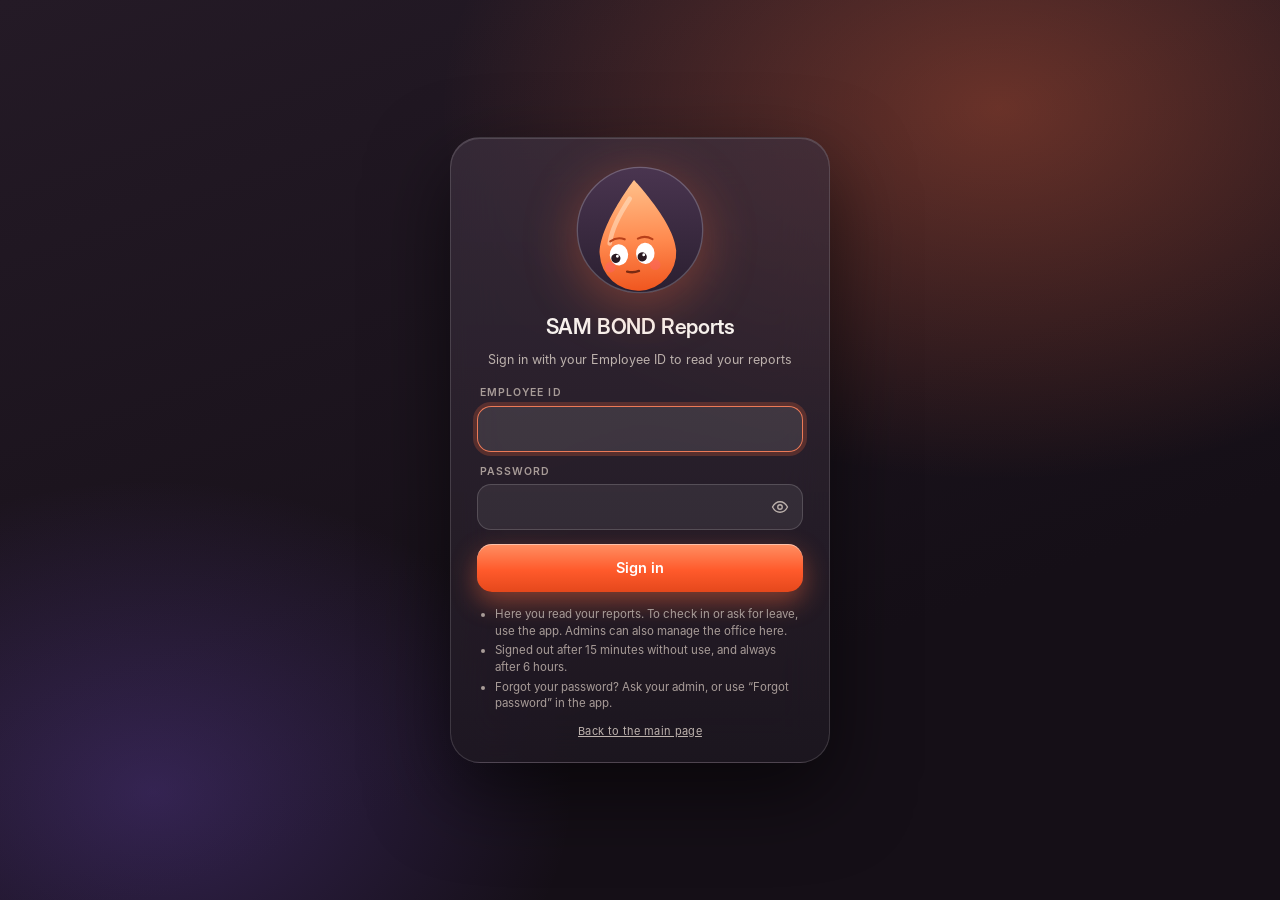
==== commit ef2e6c44: "Apply update" ====
--- a/docs/dashboard/index.html
+++ b/docs/dashboard/index.html
@@ -53,10 +53,14 @@
       <em>WEB</em>
       <button class="ib cls" id="navx" type="button" aria-label="Close menu"><svg viewBox="0 0 24 24" aria-hidden="true"><path d="M6 6l12 12M18 6L6 18"/></svg></button>
     </div>
-    <nav class="menu" id="menu" aria-label="Whose report">
+    <nav class="menu" id="menu" aria-label="Menu">
       <span class="pill" id="pill" aria-hidden="true"></span>
       <div class="msec">Reports</div>
       <div id="scopes" role="group" aria-label="Whose report"></div>
+      <div id="adminNav" hidden>
+        <div class="msec">Admin</div>
+        <div id="adminItems" role="group" aria-label="Admin panel"></div>
+      </div>
     </nav>
     <div class="side-foot">
       <div class="pace" id="pace">
@@ -100,6 +104,8 @@
 
       <p class="banner note" id="msg" role="status" aria-live="polite" hidden></p>
 
+      <div class="rep adm" id="adminView" hidden></div>
+
       <div class="rep" id="report" hidden>
         <div class="tiles" id="kpis"></div>
         <div class="tiles auto" id="kpis2"></div>
@@ -153,6 +159,25 @@
     <div class="ush"><span class="av" id="dlgAv" aria-hidden="true"></span><div><h2 id="dlgTitle"></h2><small id="dlgSub"></small></div></div>
     <div id="dlgBody"></div>
   </div>
+</dialog>
+
+<dialog class="dlg glass" id="adDlg" aria-labelledby="adTitle">
+  <div class="dlg__in">
+    <button class="ib x" id="adClose" type="button" aria-label="Close"><svg viewBox="0 0 24 24" aria-hidden="true"><path d="M6 6l12 12M18 6L6 18"/></svg></button>
+    <div class="ush"><span class="av" id="adAv" aria-hidden="true"></span><div><h2 id="adTitle"></h2><small id="adSub"></small></div></div>
+    <div id="adBody"></div>
+  </div>
+</dialog>
+
+<dialog class="dlg glass pwd" id="pwDlg" aria-labelledby="pwTitle">
+  <form class="dlg__in" id="pwForm" novalidate>
+    <button class="ib x" id="pwClose" type="button" aria-label="Cancel"><svg viewBox="0 0 24 24" aria-hidden="true"><path d="M6 6l12 12M18 6L6 18"/></svg></button>
+    <div class="ush"><span class="av" aria-hidden="true"><svg viewBox="0 0 24 24"><path d="M7 11V8a5 5 0 0 1 10 0v3M6 11h12a1 1 0 0 1 1 1v7a1 1 0 0 1-1 1H6a1 1 0 0 1-1-1v-7a1 1 0 0 1 1-1Z"/></svg></span><div><h2 id="pwTitle">Confirm with your password</h2><small id="pwSub"></small></div></div>
+    <p class="note" id="pwText"></p>
+    <label class="af"><span>Your own password</span><input id="pwInput" name="confirm-password" type="password" autocomplete="off" autocapitalize="none" autocorrect="off" spellcheck="false" maxlength="200"></label>
+    <p class="lgm aerr" id="pwMsg" role="alert" aria-live="assertive" hidden></p>
+    <div class="arow"><button class="btn alt" id="pwCancel" type="button">Cancel</button><button class="btn" id="pwGo" type="submit"><span id="pwGoText">Confirm</span></button></div>
+  </form>
 </dialog>
 
 <div class="toast" id="toast" role="status" aria-live="polite"></div>
@@ -198,7 +223,7 @@
       <p class="lgm" id="loginMsg" role="alert" aria-live="assertive" hidden></p>
     </form>
     <ul class="lgnotes">
-      <li>Read only. To check in, ask for leave or change anything, use the app.</li>
+      <li>Here you read your reports. To check in or ask for leave, use the app. Admins can also manage the office here.</li>
       <li>Signed out after 15 minutes without use, and always after 6 hours.</li>
       <li>Forgot your password? Ask your admin, or use “Forgot password” in the app.</li>
     </ul>
@@ -206,6 +231,7 @@
   </div>
 </div>
 
+<script src="admin.js"></script>
 <script src="dashboard.js"></script>
 </body>
 </html>
--- a/docs/dashboard/dashboard.css
+++ b/docs/dashboard/dashboard.css
@@ -370,3 +370,84 @@
   *,*::before,*::after{animation:none!important;transition:none!important}
 }
 .lgm.info{color:#C9BDB8}
+
+/* ---------- Admin panel (admin.js) ---------- */
+#adminNav{display:flex;flex-direction:column;gap:3px;margin-top:14px}
+#adminItems{display:flex;flex-direction:column;gap:3px}
+textarea{font:inherit;color:inherit}
+.adm{gap:14px}
+.af{display:flex;flex-direction:column;gap:5px;min-width:0}
+.hform .af{flex:1 1 180px}
+.af>span{font-size:9.5px;font-weight:600;letter-spacing:.1em;text-transform:uppercase;color:var(--faint);padding-left:2px}
+.af small{font-size:11px;line-height:1.4;color:var(--faint);padding-left:2px}
+.af input[type=text],.af input[type=password],.af input[type=date],.af input[type=number],.af input[type=search],.af select,.af textarea{width:100%;min-height:40px;padding:0 12px;border-radius:12px;border:1px solid var(--line);background-color:rgba(255,255,255,.06);color:var(--ink);font:500 13px var(--f-body)}
+.af textarea{padding:10px 12px;resize:vertical;line-height:1.45;min-height:84px}
+.af input:focus,.af select:focus,.af textarea:focus,.psearch input:focus{outline:0;border-color:rgba(255,130,90,.9);box-shadow:0 0 0 3px rgba(255,107,61,.22)}
+.af select{padding-right:30px;-webkit-appearance:none;appearance:none;text-overflow:ellipsis;cursor:pointer;background-image:url("data:image/svg+xml,%3Csvg xmlns='http://www.w3.org/2000/svg' width='10' height='6'%3E%3Cpath d='M1 1l4 4 4-4' fill='none' stroke='%23BDB2AD' stroke-width='1.6' stroke-linecap='round' stroke-linejoin='round'/%3E%3C/svg%3E");background-repeat:no-repeat;background-position:right 10px center}
+.af select option{background:#2A222B;color:#F7F2EE}
+.af.slim{flex:0 0 auto;min-width:150px}
+.af.short{max-width:170px}
+.hform .af.grow,.grow{flex:1 1 240px;min-width:0}
+.atools{display:flex;flex-wrap:wrap;align-items:center;gap:10px 12px}
+.atools .psearch{flex:1 1 220px}
+.atools .psearch input{width:100%}
+.atools .btn{margin-left:auto}
+table.t.tl th,table.t.tl td{text-align:left}
+table.t.tl td:first-child{min-width:10rem}
+table.t.tl td.act{white-space:normal}
+.chs{display:inline-flex;flex-wrap:wrap;gap:5px}
+.ch{display:inline-flex;align-items:center;padding:2px 9px;border-radius:999px;font-size:11px;font-weight:600;white-space:nowrap}
+.ch--good{color:var(--good);background:var(--good-bg)} .ch--bad{color:var(--bad);background:var(--bad-bg)} .ch--info{color:var(--info);background:var(--info-bg)} .ch--late{color:var(--late);background:var(--late-bg)}
+.btn.danger{background:linear-gradient(180deg,#FF7C7C,#E5484D 55%,#C93A3F);box-shadow:inset 0 1px 0 rgba(255,255,255,.4),0 8px 22px rgba(229,72,77,.4)}
+.btn.small{height:32px;padding:0 14px;font-size:12px}
+.arow{display:flex;flex-wrap:wrap;gap:10px;justify-content:flex-end;align-items:center;margin-top:4px}
+.arow.tight{margin-top:0;justify-content:flex-start}
+.aform{display:flex;flex-direction:column;gap:12px;margin-top:8px}
+.aerr{text-align:left;min-height:0;margin:0}
+.aok{margin:0 0 8px;padding:9px 13px;border-radius:12px;background:var(--good-bg);color:var(--good);font-weight:600;font-size:12.5px;line-height:1.45}
+.asec{display:flex;flex-direction:column;gap:10px;padding-top:14px;margin-top:14px;border-top:1px solid var(--line)}
+.asec h3{margin:0;font:600 10.5px/1.2 var(--f-body);letter-spacing:.1em;text-transform:uppercase;color:var(--mut)}
+.asec>.btn,.asec>.arow .btn{align-self:flex-start}
+.facts{display:grid;grid-template-columns:repeat(auto-fit,minmax(170px,1fr));gap:10px 16px;margin:0}
+.facts div{min-width:0}
+.facts dt{font-size:9.5px;font-weight:600;letter-spacing:.1em;text-transform:uppercase;color:var(--faint)}
+.facts dd{margin:2px 0 0;font-size:13px;font-weight:500;overflow-wrap:anywhere}
+.tick{display:grid;grid-template-columns:repeat(auto-fill,minmax(210px,1fr));gap:8px}
+.tk{display:grid;grid-template-columns:auto 1fr;gap:1px 10px;align-items:center;padding:9px 12px;border-radius:12px;border:1px solid var(--line);background:rgba(255,255,255,.04);cursor:pointer;font-size:13px;font-weight:500}
+.tk:hover{background:rgba(255,255,255,.08)}
+.tk input{width:18px;height:18px;margin:0;accent-color:var(--accent);grid-row:1}
+.tk small{grid-column:2;font-size:11px;font-weight:400;line-height:1.4;color:var(--faint)}
+.tk.single{grid-template-columns:auto 1fr}
+.temp{display:flex;flex-direction:column;gap:8px}
+.tprow{display:flex;flex-wrap:wrap;align-items:center;gap:10px}
+code.tp{font:700 22px/1 ui-monospace,SFMono-Regular,Menlo,Consolas,monospace;letter-spacing:.14em;padding:12px 16px;border-radius:14px;background:rgba(255,255,255,.08);border:1px dashed var(--rim);-webkit-user-select:all;user-select:all}
+.srow{display:flex;flex-wrap:wrap;align-items:center;gap:10px 14px}
+.srow .note{margin:2px 0 0}
+.srow b{font-weight:600;font-size:13.5px}
+.srow>.aerr{flex:1 1 100%}
+.reqs{list-style:none;margin:0;padding:0;display:flex;flex-direction:column;gap:10px}
+.req{display:flex;flex-wrap:wrap;align-items:center;justify-content:space-between;gap:8px 14px;padding:12px 14px;border-radius:16px;background:rgba(255,255,255,.04);border:1px solid var(--line)}
+.rq{min-width:0;flex:1 1 260px;display:flex;flex-direction:column;gap:2px}
+.rq b{font-weight:600;font-size:13.5px;overflow-wrap:anywhere}
+.rq small{font-size:11.5px;color:var(--faint);overflow-wrap:anywhere}
+.msgt{margin:2px 0;font-size:12.5px;line-height:1.5;color:var(--mut);white-space:pre-wrap;overflow-wrap:anywhere}
+.req>.aerr{flex:1 1 100%}
+.inl{display:inline-flex;flex-wrap:wrap;align-items:center;gap:8px}
+.inl .note{margin:0}
+.hform,.qgrid{display:flex;flex-wrap:wrap;align-items:flex-end;gap:12px}
+.qgrid .af{flex:1 1 170px}
+.astrip{display:flex;flex-wrap:wrap;align-items:center;justify-content:space-between;gap:6px 14px;padding:9px 18px;border-radius:18px;font-size:12px;color:var(--mut)}
+.lnk{all:unset;cursor:pointer;color:var(--accent2);font-weight:600;font-size:12px;border-radius:6px}
+.lnk:hover{text-decoration:underline} .lnk:focus-visible{outline:2px solid var(--accent2);outline-offset:2px}
+dialog.pwd{width:min(420px,calc(100% - 24px))}
+.pwd .dlg__in{display:flex;flex-direction:column;gap:12px}
+.pwd .ush{margin-bottom:0}
+.pwd .ush .av svg{width:20px;height:20px;fill:none;stroke:#fff;stroke-width:2;stroke-linecap:round;stroke-linejoin:round}
+.pwd .note{font-size:12px;margin:0}
+@media (max-width:760px){
+  .atools .btn{margin-left:0;flex:1 1 100%}
+  .af.slim{flex:1 1 100%} .af.short{max-width:none}
+  .arow{justify-content:stretch} .arow .btn{flex:1 1 auto}
+  .asec>.btn{align-self:stretch}
+  .tick{grid-template-columns:minmax(0,1fr)}
+}
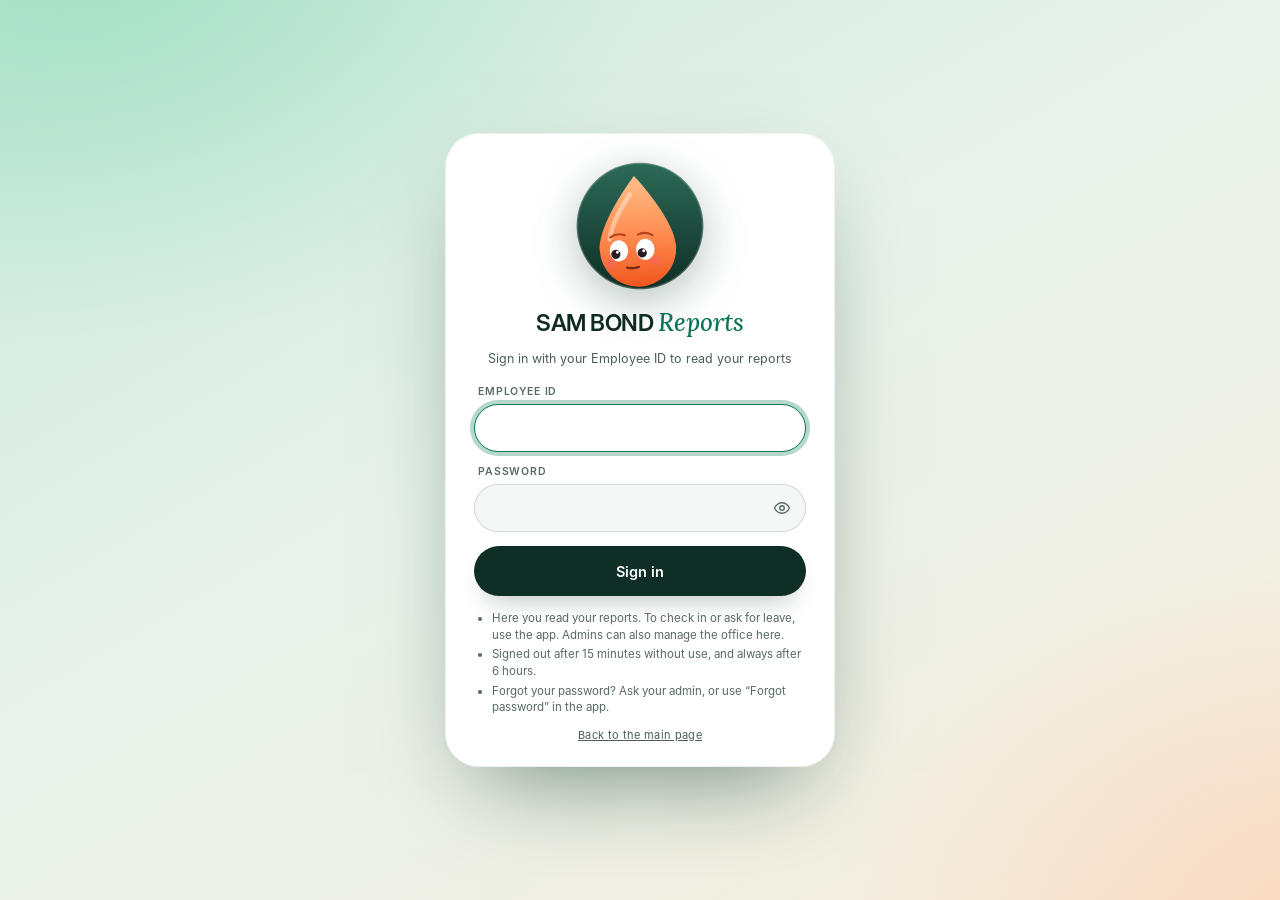
==== commit 6509dc81: "Apply update" ====
--- a/docs/dashboard/index.html
+++ b/docs/dashboard/index.html
@@ -9,8 +9,9 @@
 <meta name="referrer" content="no-referrer">
 <meta http-equiv="Content-Security-Policy" content="default-src 'none'; script-src 'self'; style-src 'self'; font-src 'self'; img-src 'self' data:; connect-src https://sambond.samuda-sales.workers.dev; base-uri 'none'; form-action 'none'">
 <meta name="color-scheme" content="dark light">
-<meta name="theme-color" content="#1A0F16">
-<link rel="icon" href="data:image/svg+xml,%3Csvg xmlns='http://www.w3.org/2000/svg' viewBox='0 0 32 32'%3E%3Crect width='32' height='32' rx='9' fill='%23FF6B3D'/%3E%3Cpath d='M8 17l5.5 5.5L24 11' fill='none' stroke='%23fff' stroke-width='3.5' stroke-linecap='round' stroke-linejoin='round'/%3E%3C/svg%3E">
+<meta name="theme-color" content="#DCEFE5" media="(prefers-color-scheme: light)">
+<meta name="theme-color" content="#071611" media="(prefers-color-scheme: dark)">
+<link rel="icon" href="data:image/svg+xml,%3Csvg xmlns='http://www.w3.org/2000/svg' viewBox='0 0 32 32'%3E%3Crect width='32' height='32' rx='9' fill='%230F2E26'/%3E%3Cpath d='M8 17l5.5 5.5L24 11' fill='none' stroke='%23BDEBD8' stroke-width='3.5' stroke-linecap='round' stroke-linejoin='round'/%3E%3C/svg%3E">
 <link rel="preload" href="../fonts/Inter-Regular.woff" as="font" type="font/woff" crossorigin>
 <link rel="preload" href="../fonts/InterDisplay-SemiBold.woff" as="font" type="font/woff" crossorigin>
 <link rel="stylesheet" href="dashboard.css">
@@ -18,27 +19,7 @@
 </head>
 <body class="locked">
 
-<div class="scene" aria-hidden="true">
-  <svg viewBox="0 0 1600 900" preserveAspectRatio="xMidYMid slice" focusable="false">
-    <defs>
-      <radialGradient id="sun" cx="50%" cy="50%" r="50%"><stop class="sun1" offset="0"/><stop class="sun2" offset=".55"/><stop class="sun2 fade" offset="1" stop-opacity="0"/></radialGradient>
-      <linearGradient id="fl" x1="0" y1="0" x2="0" y2="1"><stop class="flr" offset="0" stop-opacity="0"/><stop class="flr" offset="1" stop-opacity=".9"/></linearGradient>
-      <filter id="soft" x="-5%" y="-5%" width="110%" height="110%"><feGaussianBlur stdDeviation="2.2"/></filter>
-    </defs>
-    <g filter="url(#soft)">
-      <circle cx="1180" cy="330" r="250" fill="url(#sun)"/>
-      <path class="a1" d="M130 760V380a150 150 0 0 1 300 0V760Z"/>
-      <path class="a2" d="M470 760V300a150 150 0 0 1 300 0V760Z"/>
-      <path class="a3" d="M810 760V430a110 110 0 0 1 220 0V760Z"/>
-      <rect class="wd" x="1230" y="140" width="22" height="620" rx="8"/>
-      <rect class="wd" x="1390" y="140" width="22" height="620" rx="8"/>
-      <rect class="wd" x="1230" y="300" width="182" height="16" rx="6"/>
-      <rect class="wd" x="1230" y="470" width="182" height="16" rx="6"/>
-      <rect x="0" y="740" width="1600" height="160" fill="url(#fl)"/>
-    </g>
-  </svg>
-</div>
-<div class="grain" aria-hidden="true"></div>
+<div class="scene" aria-hidden="true"></div>
 <a class="skip" href="#main">Skip to content</a>
 
 <noscript><p class="banner warn nojs">This page needs JavaScript to show your reports. Please turn it on and reload.</p></noscript>
@@ -89,6 +70,7 @@
       <form class="fbar glass" id="controls" novalidate>
         <label class="fl"><span>Period</span>
           <select id="period">
+            <option value="today" selected>Today</option>
             <option value="current">This pay period</option>
             <option value="previous">Last pay period</option>
             <option value="custom">Choose dates…</option>
@@ -120,7 +102,8 @@
           <div class="ph"><h2 id="chartTitle">Day by day</h2><small>One bar for each day</small></div>
           <ul class="lg2" id="legend"></ul>
           <div class="chart" id="chart" tabindex="0" role="group" aria-label="Day by day bars. Use the left and right arrow keys to move between days."></div>
-          <p class="note" id="readout" aria-live="polite">Tap or point at a bar to see that day.</p>
+          <p class="note" id="readout" aria-live="polite">Point at a bar to see that day. Press a bar to see who.</p>
+          <button class="lnk dmore" id="dayMore" type="button" hidden></button>
           <details class="daytable"><summary>Show these numbers as a table</summary><div class="tw"><table class="t" id="dayTable"></table></div></details>
         </section>
 
@@ -147,7 +130,7 @@
           <div class="dl" id="dl"></div>
         </section>
 
-        <footer class="foot" data-rise><span>Your sign-in stays in this browser tab only and is erased when you sign out or close the tab. Nothing from your reports is saved on this device.</span><span><a href="../">Main page</a> · Set in Inter (<a href="../fonts/Inter-OFL.txt">licence</a>)</span></footer>
+        <footer class="foot" data-rise><span>Your sign-in stays in this browser tab only and is erased when you sign out or close the tab. Nothing from your reports is saved on this device.</span><span><a href="../">Main page</a> · Set in Inter and Lora Italic (<a href="../fonts/Inter-OFL.txt">licence</a>, <a href="../fonts/LoraItalic-OFL.txt">licence</a>)</span></footer>
       </div>
     </div>
   </main>
@@ -187,7 +170,7 @@
     <svg class="msc" id="msc" viewBox="0 0 200 200" aria-hidden="true" focusable="false">
       <defs>
         <clipPath id="mclip"><circle cx="100" cy="100" r="96"/></clipPath>
-        <linearGradient id="mbg" x1="0" y1="0" x2="0" y2="1"><stop offset="0" stop-color="#4A3550"/><stop offset="1" stop-color="#2A1F30"/></linearGradient>
+        <linearGradient id="mbg" x1="0" y1="0" x2="0" y2="1"><stop offset="0" stop-color="#2C6B57"/><stop offset="1" stop-color="#0F2E26"/></linearGradient>
         <linearGradient id="mbd" x1="0" y1="0" x2="0" y2="1"><stop offset="0" stop-color="#FFC08A"/><stop offset=".55" stop-color="#FF8A4F"/><stop offset="1" stop-color="#F0561F"/></linearGradient>
         <linearGradient id="mhd" x1="0" y1="0" x2="0" y2="1"><stop offset="0" stop-color="#FFB27C"/><stop offset="1" stop-color="#F26A2E"/></linearGradient>
       </defs>
@@ -211,7 +194,7 @@
       </g>
       <circle cx="100" cy="100" r="95" fill="none" stroke="rgba(255,255,255,.22)" stroke-width="2"/>
     </svg>
-    <h1 id="loginTitle">SAM BOND Reports</h1>
+    <h1 id="loginTitle">SAM BOND <em>Reports</em></h1>
     <p class="lsub">Sign in with your Employee ID to read your reports</p>
     <form id="loginForm" autocomplete="on" novalidate>
       <div class="lgf"><label for="user">Employee ID</label>
--- a/docs/dashboard/dashboard.css
+++ b/docs/dashboard/dashboard.css
@@ -1,6 +1,8 @@
 /* SAM BOND Reports: the browser dashboard.
-   Look: dark liquid-glass panels floating over a warm scene (arches, a low sun, walnut shelves), orange accent.
-   No images, no external fonts or libraries: Inter and Inter Display are served from ../fonts (SIL Open Font License). */
+   Look ("V22"): a light mint-to-cream scene, a dark-green menu and banner, white rounded cards with soft shadows,
+   pastel tiles, pill-shaped bars with a light track, a peach call-to-action. A deep-green dark variant follows the phone's setting.
+   No images, no external fonts or libraries: Inter and Inter Display (../fonts, SIL Open Font License)
+   and Lora Italic for the one accent word in each heading (../fonts, SIL Open Font License). */
 
 @font-face{font-family:'Inter';font-weight:400;font-style:normal;font-display:swap;src:url("../fonts/Inter-Regular.woff") format("woff")}
 @font-face{font-family:'Inter';font-weight:500;font-style:normal;font-display:swap;src:url("../fonts/Inter-Medium.woff") format("woff")}
@@ -8,206 +10,284 @@
 @font-face{font-family:'Inter';font-weight:700;font-style:normal;font-display:swap;src:url("../fonts/Inter-Bold.woff") format("woff")}
 @font-face{font-family:'Inter Display';font-weight:600;font-style:normal;font-display:swap;src:url("../fonts/InterDisplay-SemiBold.woff") format("woff")}
 @font-face{font-family:'Inter Display';font-weight:700;font-style:normal;font-display:swap;src:url("../fonts/InterDisplay-Bold.woff") format("woff")}
+@font-face{font-family:'SB Serif';font-weight:500;font-style:italic;font-display:swap;src:url("../fonts/LoraItalic-Medium.woff") format("woff")}
 
 :root{
-  --sa:#1A0F16; --sb:#2B1519; --arch1:#4D2E40; --arch2:#3B2642; --arch3:#6E3D3B; --wood:#5A3322; --floor:#150C10;
-  --sun1:#FFB36B; --sun2:#FF6B3D; --haze:rgba(255,120,70,.38); --haze2:rgba(70,110,255,.30); --veil:rgba(10,6,10,.18);
-  --glass:rgba(27,22,29,.60); --glass2:rgba(40,33,42,.50); --rim:rgba(255,255,255,.17); --rim2:rgba(255,255,255,.06);
-  --ink:#F7F2EE; --mut:#BDB2AD; --faint:#8F8480; --line:rgba(255,255,255,.09); --track:rgba(255,255,255,.12);
-  --accent:#FF6B3D; --accent2:#FF9A5C; --accent-glow:rgba(255,107,61,.45);
-  --good:#52E0A0; --good-bg:rgba(82,224,160,.15); --bad:#FF8484; --bad-bg:rgba(255,132,132,.15); --na:#BDB2AD; --na-bg:rgba(189,178,173,.14);
-  --late:#FFC24A; --late-bg:rgba(255,194,74,.15); --leave:#5CB8FF; --leave-bg:rgba(92,184,255,.16);
-  --warn:#FFB0A5; --warn-bg:rgba(255,120,100,.18); --info:#9CC4FF; --info-bg:rgba(100,160,255,.17);
-  --tip-bg:rgba(20,15,20,.92); --foot:#8F8480; --surface:#1F1822;
+  --scene1:#CDEADC; --scene2:#E8F2EA; --scene3:#F7EEDF; --blob1:rgba(116,212,172,.50); --blob2:rgba(255,186,146,.42);
+  --card:#FFFFFF; --card-line:rgba(15,46,38,.06);
+  --shadow:0 1px 2px rgba(15,46,38,.05),0 16px 36px -16px rgba(12,70,52,.26);
+  --shadow-up:0 2px 4px rgba(15,46,38,.06),0 24px 44px -16px rgba(12,70,52,.34);
+  --ink:#0F2A22; --mut:#4A5F57; --faint:#586B61; --line:rgba(15,46,38,.10); --track:rgba(15,46,38,.09);
+  --wash:rgba(15,46,38,.05); --wash2:rgba(15,46,38,.10);
+  --field:#F3F7F5; --field-line:rgba(15,46,38,.15);
+  --rail-a:#12392F; --rail-b:#0A2720; --rail-ink:#E6F4EE; --rail-mut:#A6C5BA; --rail-faint:#86A99C; --rail-wash:rgba(255,255,255,.075);
+  --hero:linear-gradient(135deg,#124236 0%,#0C2D24 62%,#0A261F 100%); --hero-glow:rgba(116,220,178,.20);
+  --dark:#0F2E26; --mint:#BDEBD8; --mint2:#9BDFC2; --on-mint:#0B2A22;
+  --sel-bg:#0F2E26; --sel-ink:#FFFFFF; --sel-sub:#BDEBD8;
+  --peach:#F9B48A; --peach2:#F59D68; --on-peach:#3A1B0A; --serif-ink:#F7C9A6;
+  --accent:#0A7556; --accent2:#0B7F5D; --accent-glow:rgba(11,127,93,.30);
+  --btn:#0F2E26; --btn-ink:#FFFFFF; --btn-glow:rgba(15,46,38,.32);
+  --good:#097250; --good-f:#2EB985; --good-bg:#DDF3E8;
+  --late:#835300; --late-f:#F2B13A; --late-bg:#FBEDCB;
+  --leave:#1B5C9C; --leave-f:#5AA8E6; --leave-bg:#DCEBFA;
+  --bad:#AE332C; --bad-f:#EC7B72; --bad-bg:#FBDFDB;
+  --na:#566860; --na-f:#B3C0BA; --na-bg:#E8EEEB;
+  --t-in:#DDF3E8; --t-late:#FBEDCB; --t-leave:#DCEBFA; --t-abs:#FCE2DB; --t-off:#E9EFEC; --t-gen:#F3EEE0;
+  --warn:#8E3520; --warn-bg:#FDE6DD; --info:#1B5A82; --info-bg:#DDEEF8;
+  --tip-bg:#0F2E26; --tip-ink:#F2FAF6; --pk-bg:#0F2E26; --pk-ink:#FFFFFF;
+  --bar-track:#E9F0EC; --chip:rgba(255,255,255,.80); --ring-track:rgba(255,255,255,.80); --ring-in:#0F2E26; --foot:#5B6E65;
+  --chev:url("data:image/svg+xml,%3Csvg xmlns='http://www.w3.org/2000/svg' width='10' height='6'%3E%3Cpath d='M1 1l4 4 4-4' fill='none' stroke='%23586B61' stroke-width='1.6' stroke-linecap='round' stroke-linejoin='round'/%3E%3C/svg%3E");
   --f-display:'Inter Display','Inter',system-ui,-apple-system,'Segoe UI',Roboto,sans-serif;
   --f-body:'Inter',system-ui,-apple-system,'Segoe UI',Roboto,sans-serif;
+  --f-serif:'SB Serif','Iowan Old Style','Palatino Linotype',Palatino,Georgia,'Times New Roman',serif;
+  color-scheme:light;
+}
+@media (prefers-color-scheme: dark){
+  :root:not([data-theme="light"]){
+    --scene1:#05110D; --scene2:#09190F; --scene3:#0D1F18; --blob1:rgba(36,150,112,.26); --blob2:rgba(236,140,92,.12);
+    --card:#10241D; --card-line:rgba(255,255,255,.06);
+    --shadow:0 1px 2px rgba(0,0,0,.35),0 18px 38px -16px rgba(0,0,0,.7); --shadow-up:0 2px 4px rgba(0,0,0,.4),0 26px 46px -16px rgba(0,0,0,.8);
+    --ink:#E8F4EE; --mut:#A9BEB5; --faint:#8DA499; --line:rgba(255,255,255,.09); --track:rgba(255,255,255,.11);
+    --wash:rgba(255,255,255,.055); --wash2:rgba(255,255,255,.11);
+    --field:rgba(255,255,255,.06); --field-line:rgba(255,255,255,.16);
+    --rail-a:#0C211A; --rail-b:#071611;
+    --hero:linear-gradient(135deg,#19493B 0%,#103629 62%,#0C2C22 100%); --hero-glow:rgba(116,220,178,.16);
+    --sel-bg:#A9EBD0; --sel-ink:#08261D; --sel-sub:#1E5A46;
+    --dark:#0A1D16; --mint:#A9EBD0; --mint2:#7FD9B6; --on-mint:#08261D;
+    --accent:#6FE0B6; --accent2:#8CEBC8; --accent-glow:rgba(111,224,182,.34);
+    --btn:#A9EBD0; --btn-ink:#08261D; --btn-glow:rgba(111,224,182,.28);
+    --good:#63DDA9; --good-f:#37BE8A; --good-bg:rgba(99,221,169,.14);
+    --late:#F6C45F; --late-f:#EFAE35; --late-bg:rgba(246,196,95,.14);
+    --leave:#82C0F3; --leave-f:#58A6E6; --leave-bg:rgba(130,192,243,.15);
+    --bad:#FF9D95; --bad-f:#E9766D; --bad-bg:rgba(255,157,149,.14);
+    --na:#A9BEB5; --na-f:#587066; --na-bg:rgba(169,190,181,.12);
+    --t-in:rgba(99,221,169,.11); --t-late:rgba(246,196,95,.11); --t-leave:rgba(130,192,243,.12); --t-abs:rgba(255,157,149,.11); --t-off:rgba(169,190,181,.09); --t-gen:rgba(246,214,160,.08);
+    --warn:#FFB9A3; --warn-bg:rgba(255,150,120,.16); --info:#A2CFEC; --info-bg:rgba(120,190,240,.15);
+    --tip-bg:#1B3F33; --tip-ink:#F2FAF6; --pk-bg:#A9EBD0; --pk-ink:#08261D;
+    --bar-track:rgba(255,255,255,.07); --chip:rgba(255,255,255,.10); --ring-track:rgba(255,255,255,.11); --ring-in:#A9EBD0; --foot:#8DA499;
+    --chev:url("data:image/svg+xml,%3Csvg xmlns='http://www.w3.org/2000/svg' width='10' height='6'%3E%3Cpath d='M1 1l4 4 4-4' fill='none' stroke='%238DA499' stroke-width='1.6' stroke-linecap='round' stroke-linejoin='round'/%3E%3C/svg%3E");
+    color-scheme:dark;
+  }
+}
+:root[data-theme="dark"]{
+  --scene1:#05110D; --scene2:#09190F; --scene3:#0D1F18; --blob1:rgba(36,150,112,.26); --blob2:rgba(236,140,92,.12);
+  --card:#10241D; --card-line:rgba(255,255,255,.06);
+  --shadow:0 1px 2px rgba(0,0,0,.35),0 18px 38px -16px rgba(0,0,0,.7); --shadow-up:0 2px 4px rgba(0,0,0,.4),0 26px 46px -16px rgba(0,0,0,.8);
+  --ink:#E8F4EE; --mut:#A9BEB5; --faint:#8DA499; --line:rgba(255,255,255,.09); --track:rgba(255,255,255,.11);
+  --wash:rgba(255,255,255,.055); --wash2:rgba(255,255,255,.11);
+  --field:rgba(255,255,255,.06); --field-line:rgba(255,255,255,.16);
+  --rail-a:#0C211A; --rail-b:#071611;
+  --hero:linear-gradient(135deg,#19493B 0%,#103629 62%,#0C2C22 100%); --hero-glow:rgba(116,220,178,.16);
+  --sel-bg:#A9EBD0; --sel-ink:#08261D; --sel-sub:#1E5A46;
+  --dark:#0A1D16; --mint:#A9EBD0; --mint2:#7FD9B6; --on-mint:#08261D;
+  --accent:#6FE0B6; --accent2:#8CEBC8; --accent-glow:rgba(111,224,182,.34);
+  --btn:#A9EBD0; --btn-ink:#08261D; --btn-glow:rgba(111,224,182,.28);
+  --good:#63DDA9; --good-f:#37BE8A; --good-bg:rgba(99,221,169,.14);
+  --late:#F6C45F; --late-f:#EFAE35; --late-bg:rgba(246,196,95,.14);
+  --leave:#82C0F3; --leave-f:#58A6E6; --leave-bg:rgba(130,192,243,.15);
+  --bad:#FF9D95; --bad-f:#E9766D; --bad-bg:rgba(255,157,149,.14);
+  --na:#A9BEB5; --na-f:#587066; --na-bg:rgba(169,190,181,.12);
+  --t-in:rgba(99,221,169,.11); --t-late:rgba(246,196,95,.11); --t-leave:rgba(130,192,243,.12); --t-abs:rgba(255,157,149,.11); --t-off:rgba(169,190,181,.09); --t-gen:rgba(246,214,160,.08);
+  --warn:#FFB9A3; --warn-bg:rgba(255,150,120,.16); --info:#A2CFEC; --info-bg:rgba(120,190,240,.15);
+  --tip-bg:#1B3F33; --tip-ink:#F2FAF6; --pk-bg:#A9EBD0; --pk-ink:#08261D;
+  --bar-track:rgba(255,255,255,.07); --chip:rgba(255,255,255,.10); --ring-track:rgba(255,255,255,.11); --ring-in:#A9EBD0; --foot:#8DA499;
+  --chev:url("data:image/svg+xml,%3Csvg xmlns='http://www.w3.org/2000/svg' width='10' height='6'%3E%3Cpath d='M1 1l4 4 4-4' fill='none' stroke='%238DA499' stroke-width='1.6' stroke-linecap='round' stroke-linejoin='round'/%3E%3C/svg%3E");
   color-scheme:dark;
-}
-@media (prefers-color-scheme: light){
-  :root:not([data-theme="dark"]){
-    --sa:#E9E0D6; --sb:#D8CCBE; --arch1:#CDBBAA; --arch2:#DCCFC2; --arch3:#C79C84; --wood:#7A5036; --floor:#BFAF9F;
-    --sun1:#FFD9A8; --sun2:#F0894F; --haze:rgba(255,150,100,.34); --haze2:rgba(120,150,230,.22); --veil:rgba(255,255,255,.10);
-    --glass:rgba(25,20,26,.84); --glass2:rgba(38,31,39,.76); --rim:rgba(255,255,255,.22); --mut:#D3C9C4; --faint:#B0A5A0; --foot:#4A3830;
-  }
-}
-:root[data-theme="light"]{
-  --sa:#E9E0D6; --sb:#D8CCBE; --arch1:#CDBBAA; --arch2:#DCCFC2; --arch3:#C79C84; --wood:#7A5036; --floor:#BFAF9F;
-  --sun1:#FFD9A8; --sun2:#F0894F; --haze:rgba(255,150,100,.34); --haze2:rgba(120,150,230,.22); --veil:rgba(255,255,255,.10);
-  --glass:rgba(25,20,26,.84); --glass2:rgba(38,31,39,.76); --rim:rgba(255,255,255,.22); --mut:#D3C9C4; --faint:#B0A5A0; --foot:#4A3830;
 }
 
 *{box-sizing:border-box}
 [hidden]{display:none!important}
 html{-webkit-text-size-adjust:100%}
-body{margin:0;color:var(--ink);font:14px/1.45 var(--f-body);-webkit-font-smoothing:antialiased;background:var(--sa);min-height:100vh;min-height:100dvh}
+body{margin:0;color:var(--ink);font:14px/1.45 var(--f-body);-webkit-font-smoothing:antialiased;background:var(--scene2);min-height:100vh;min-height:100dvh}
 button,input,select{font:inherit;color:inherit}
-a{color:var(--accent2)}
-:focus-visible{outline:2px solid var(--accent2);outline-offset:2px}
+a{color:var(--accent)}
+:focus-visible{outline:2px solid var(--accent);outline-offset:2px}
 .sr{position:absolute!important;width:1px;height:1px;margin:-1px;padding:0;overflow:hidden;clip:rect(0 0 0 0);white-space:nowrap;border:0}
-.skip{position:fixed;left:12px;top:-60px;z-index:200;padding:10px 16px;border-radius:12px;background:#2A222B;color:#fff;font-weight:600;text-decoration:none}
+.skip{position:fixed;left:12px;top:-60px;z-index:200;padding:10px 16px;border-radius:999px;background:var(--dark);color:#fff;font-weight:600;text-decoration:none}
 .skip:focus{top:12px}
 
-/* ---------- scene ---------- */
-.scene{position:fixed;inset:0;z-index:0;overflow:hidden;pointer-events:none;background:linear-gradient(160deg,var(--sa),var(--sb))}
-.scene svg{position:absolute;inset:-2%;width:104%;height:104%;display:block}
-.scene::after{content:"";position:absolute;inset:0;background:radial-gradient(900px 560px at 12% 105%,var(--haze),transparent 65%),radial-gradient(800px 520px at 100% 0%,var(--haze2),transparent 65%),var(--veil);opacity:.9}
-.sun1{stop-color:var(--sun1)} .sun2{stop-color:var(--sun2)} .sun2.fade{stop-color:var(--sun2)}
-.a1{fill:var(--arch1)} .a2{fill:var(--arch2)} .a3{fill:var(--arch3)} .wd{fill:var(--wood)} .flr{stop-color:var(--floor)}
-.grain{position:fixed;inset:0;z-index:1;pointer-events:none;opacity:.07;mix-blend-mode:overlay;background-image:url("data:image/svg+xml,%3Csvg xmlns='http://www.w3.org/2000/svg' width='160' height='160'%3E%3Cfilter id='n'%3E%3CfeTurbulence type='fractalNoise' baseFrequency='.9' numOctaves='2' stitchTiles='stitch'/%3E%3C/filter%3E%3Crect width='100%25' height='100%25' filter='url(%23n)'/%3E%3C/svg%3E")}
+/* ---------- scene: mint into cream, two soft glows ---------- */
+.scene{position:fixed;inset:0;z-index:0;overflow:hidden;pointer-events:none;
+  background:radial-gradient(900px 620px at 6% -6%,var(--blob1),transparent 64%),radial-gradient(820px 600px at 104% 104%,var(--blob2),transparent 62%),linear-gradient(150deg,var(--scene1),var(--scene2) 46%,var(--scene3))}
 .app{position:relative;z-index:2;display:grid;grid-template-columns:248px minmax(0,1fr);gap:18px;min-height:100vh;min-height:100dvh;padding:18px max(18px,env(safe-area-inset-right,0px)) 18px max(18px,env(safe-area-inset-left,0px))}
 body.locked .app{visibility:hidden}
 
-/* ---------- glass ---------- */
-.glass{position:relative;border-radius:26px;background:linear-gradient(180deg,var(--glass2),var(--glass));
-  -webkit-backdrop-filter:blur(22px) saturate(1.5);backdrop-filter:blur(22px) saturate(1.5);
-  box-shadow:inset 0 1px 0 rgba(255,255,255,.20),inset 0 -1px 0 rgba(255,255,255,.04),inset 10px 10px 26px -16px rgba(255,140,90,.32),inset -10px -10px 26px -16px rgba(90,150,255,.24),0 22px 50px -12px rgba(0,0,0,.45)}
-.glass::before{content:"";position:absolute;inset:0;border-radius:inherit;padding:1px;pointer-events:none;
-  background:conic-gradient(from 200deg,rgba(255,150,90,.7),rgba(255,255,255,.26) 14%,var(--rim2) 32%,rgba(110,170,255,.38) 52%,var(--rim2) 68%,rgba(255,255,255,.28) 86%,rgba(255,150,90,.7));
-  -webkit-mask:linear-gradient(#000 0 0) content-box,linear-gradient(#000 0 0);-webkit-mask-composite:xor;mask:linear-gradient(#000 0 0) content-box exclude,linear-gradient(#000 0 0)}
-.glass::after{content:"";position:absolute;inset:0;border-radius:inherit;pointer-events:none;opacity:0;transition:opacity .35s;
-  background:radial-gradient(280px circle at var(--mx,50%) var(--my,0%),rgba(255,255,255,.13),transparent 62%)}
-.glass:hover::after{opacity:1}
+/* ---------- white rounded cards ---------- */
+.glass{position:relative;border-radius:26px;background:var(--card);border:1px solid var(--card-line);box-shadow:var(--shadow)}
 .card{border-radius:24px}
-.lift{transition:transform .35s cubic-bezier(.16,1,.3,1)} .lift:hover{transform:translateY(-4px)}
-
-/* ---------- side capsule ---------- */
-.side{position:sticky;top:18px;align-self:start;height:calc(100vh - 36px);height:calc(100dvh - 36px);overflow-y:auto;scrollbar-width:none;border-radius:32px;padding:22px 14px 14px;display:flex;flex-direction:column;gap:18px;z-index:6}
+.lift{transition:transform .35s cubic-bezier(.16,1,.3,1),box-shadow .35s}
+.lift:hover{transform:translateY(-3px);box-shadow:var(--shadow-up)}
+
+/* ---------- dark-green menu ---------- */
+.side{position:sticky;top:18px;align-self:start;height:calc(100vh - 36px);height:calc(100dvh - 36px);overflow-y:auto;scrollbar-width:none;border-radius:34px;padding:22px 14px 14px;display:flex;flex-direction:column;gap:18px;z-index:6;
+  background:radial-gradient(260px 200px at 0% 0%,rgba(120,220,180,.14),transparent 70%),linear-gradient(180deg,var(--rail-a),var(--rail-b));border:0;color:var(--rail-ink);box-shadow:0 26px 50px -22px rgba(6,40,30,.7)}
 .side::-webkit-scrollbar{display:none}
 .brand{display:flex;align-items:center;gap:11px;padding:0 6px}
-.logo{width:38px;height:38px;border-radius:12px;background:linear-gradient(145deg,var(--accent2),var(--accent) 60%,#D93F18);box-shadow:0 6px 18px var(--accent-glow),inset 0 1px 0 rgba(255,255,255,.5);display:grid;place-items:center;flex:none}
-.logo svg{width:24px;height:24px;display:block}
-.brand b{display:block;font:600 17px/1.1 var(--f-display)}
-.brand small{display:block;margin-top:3px;font-size:9px;letter-spacing:.14em;color:var(--faint);text-transform:uppercase}
-.brand em{margin-left:auto;font-style:normal;font-size:9px;font-weight:700;letter-spacing:.1em;color:var(--mut);border:1px solid var(--line);border-radius:7px;padding:2px 6px}
-.msec{font-size:9px;font-weight:700;letter-spacing:.16em;color:var(--faint);text-transform:uppercase;padding:0 12px 6px;position:relative;z-index:1}
+.logo{width:40px;height:40px;border-radius:50%;background:linear-gradient(145deg,#D4F6E8,var(--mint) 55%,var(--mint2));box-shadow:0 6px 16px rgba(0,0,0,.28),inset 0 1px 0 rgba(255,255,255,.6);display:grid;place-items:center;flex:none}
+.logo svg{width:22px;height:22px;display:block}
+.logo svg path{stroke:#0B2A22}
+.brand b{display:block;font:600 17px/1.1 var(--f-display);color:#fff}
+.brand small{display:block;margin-top:3px;font-size:9px;letter-spacing:.14em;color:var(--rail-faint);text-transform:uppercase}
+.brand em{margin-left:auto;font-style:normal;font-size:9px;font-weight:700;letter-spacing:.1em;color:var(--mint);border:1px solid rgba(189,235,216,.35);border-radius:999px;padding:2px 8px}
+.msec{font-size:9px;font-weight:700;letter-spacing:.16em;color:var(--rail-faint);text-transform:uppercase;padding:0 12px 6px;position:relative;z-index:1}
 .menu{position:relative;display:flex;flex-direction:column;gap:3px}
 #scopes{display:flex;flex-direction:column;gap:3px}
-.mi{position:relative;z-index:1;display:flex;align-items:center;gap:12px;height:42px;padding:0 12px;border:0;border-radius:15px;background:none;color:var(--mut);font-weight:500;font-size:13.5px;cursor:pointer;text-align:left;width:100%;transition:color .25s .08s,background-color .2s}
-.mi svg{width:18px;height:18px;flex:none;stroke:currentColor;fill:none;stroke-width:1.7;stroke-linecap:round;stroke-linejoin:round}
+.mi{position:relative;z-index:1;display:flex;align-items:center;gap:12px;height:44px;padding:0 14px;border:0;border-radius:15px;background:none;color:var(--rail-mut);font-weight:500;font-size:13.5px;cursor:pointer;text-align:left;width:100%;transition:color .25s .08s,background-color .2s}
+.mi svg{width:18px;height:18px;flex:none;stroke:currentColor;fill:none;stroke-width:1.8;stroke-linecap:round;stroke-linejoin:round}
 .mi span{flex:1}
-.mi[aria-pressed="false"]:hover{background:rgba(255,255,255,.06);color:var(--ink)}
-.mi[aria-pressed="true"]{color:#fff;font-weight:600}
-.pill{position:absolute;inset:0;z-index:0;background:linear-gradient(180deg,rgba(255,255,255,.17),rgba(255,255,255,.09));box-shadow:inset 0 1px 0 rgba(255,255,255,.25);clip-path:inset(0 0 100% 0 round 15px);pointer-events:none}
-.pill::before{content:"";position:absolute;left:0;top:50%;height:22px;width:3px;margin-top:-11px;border-radius:0 3px 3px 0;background:var(--accent);box-shadow:0 0 12px var(--accent-glow)}
+.mi[aria-pressed="false"]:hover{background:var(--rail-wash);color:#fff}
+.mi[aria-pressed="true"]{color:var(--on-mint);font-weight:600}
+.pill{position:absolute;inset:0;z-index:0;background:linear-gradient(180deg,#D3F5E7,var(--mint) 60%,var(--mint2));box-shadow:0 8px 18px -8px rgba(120,230,190,.55),inset 0 1px 0 rgba(255,255,255,.7);clip-path:inset(0 0 100% 0 round 15px);pointer-events:none}
 .side-foot{margin-top:auto;display:flex;flex-direction:column;gap:10px}
-.pace{border-radius:18px;background:rgba(255,255,255,.05);border:1px solid var(--line);padding:11px 12px;font-size:11px;line-height:1.4;color:var(--mut)}
-.pace .r1{display:flex;justify-content:space-between;align-items:center;font-weight:600;color:var(--ink)}
+.pace{border-radius:20px;background:var(--rail-wash);border:1px solid rgba(255,255,255,.07);padding:11px 13px;font-size:11px;line-height:1.4;color:var(--rail-mut)}
+.pace .r1{display:flex;justify-content:space-between;align-items:center;font-weight:600;color:#fff}
 .pace .r1 b{font:700 13px var(--f-display);font-variant-numeric:tabular-nums}
-.pace .bar{height:5px;border-radius:5px;background:var(--track);margin:8px 0 6px;overflow:hidden}
-.pace .bar i{display:block;height:100%;border-radius:5px;background:linear-gradient(90deg,var(--accent2),var(--accent));box-shadow:0 0 10px var(--accent-glow);transform-origin:left}
-.who{display:flex;align-items:center;gap:10px;padding:8px 8px 4px;font-size:11px;line-height:1.35;color:var(--mut);min-width:0}
+.pace .bar{height:5px;border-radius:5px;background:rgba(255,255,255,.13);margin:8px 0 6px;overflow:hidden}
+.pace .bar i{display:block;height:100%;border-radius:5px;background:linear-gradient(90deg,var(--mint2),var(--mint));transform-origin:left}
+.who{display:flex;align-items:center;gap:10px;padding:8px 8px 4px;font-size:11px;line-height:1.35;color:var(--rail-mut);min-width:0}
 .who>div{min-width:0}
-.av{width:34px;height:34px;border-radius:50%;flex:none;display:grid;place-items:center;font:700 12px var(--f-display);color:#fff;background:linear-gradient(145deg,#F5B81B,#FF6B3D);box-shadow:0 0 0 2px rgba(255,255,255,.18)}
-.who b{display:block;color:var(--ink);font-weight:600;font-size:12px;overflow:hidden;text-overflow:ellipsis;white-space:nowrap}
-.who small{display:block;font-size:10.5px;color:var(--faint)}
+.av{width:34px;height:34px;border-radius:50%;flex:none;display:grid;place-items:center;font:700 12px var(--f-display);color:var(--on-mint);background:linear-gradient(145deg,#D4F6E8,var(--mint) 55%,var(--mint2));box-shadow:0 0 0 2px rgba(255,255,255,.18)}
+.who b{display:block;color:#fff;font-weight:600;font-size:12px;overflow:hidden;text-overflow:ellipsis;white-space:nowrap}
+.who small{display:block;font-size:10.5px;color:var(--rail-faint)}
 .sobs{display:grid;grid-template-columns:1fr 1fr;gap:8px}
-.sob{width:100%;height:36px;border-radius:11px;border:1px solid var(--line);background:rgba(255,255,255,.05);color:var(--mut);font:600 12px var(--f-body);cursor:pointer;display:flex;align-items:center;justify-content:center;gap:8px}
-.sob:hover{background:rgba(255,255,255,.11);color:var(--ink)}
+.sob{width:100%;height:38px;border-radius:999px;border:1px solid rgba(255,255,255,.10);background:var(--rail-wash);color:var(--rail-mut);font:600 12px var(--f-body);cursor:pointer;display:flex;align-items:center;justify-content:center;gap:8px}
+.sob:hover{background:rgba(255,255,255,.14);color:#fff}
 .sob svg{width:14px;height:14px;fill:none;stroke:currentColor;stroke-width:1.9;stroke-linecap:round;stroke-linejoin:round}
-.scrim{display:none;position:fixed;inset:0;z-index:55;background:rgba(8,5,8,.55);-webkit-backdrop-filter:blur(4px);backdrop-filter:blur(4px);opacity:0;visibility:hidden;transition:opacity .28s,visibility 0s .28s}
+.scrim{display:none;position:fixed;inset:0;z-index:55;background:rgba(5,28,21,.55);-webkit-backdrop-filter:blur(4px);backdrop-filter:blur(4px);opacity:0;visibility:hidden;transition:opacity .28s,visibility 0s .28s}
 .scrim.on{opacity:1;visibility:visible;transition:opacity .28s}
 .ib.mnu{display:none}
 .side .cls{display:none;margin-left:auto;width:36px;height:36px}
 
-/* ---------- stage + top bar ---------- */
+/* ---------- stage + the green banner ---------- */
 .wrap{min-width:0}
 .stage{max-width:1280px;margin:0 auto;display:flex;flex-direction:column;gap:16px;min-width:0}
-.bar-top{position:sticky;top:18px;z-index:7;display:flex;align-items:center;gap:14px;border-radius:999px;padding:10px 12px 10px 24px;min-height:72px}
+.bar-top{position:relative;overflow:hidden;display:flex;align-items:center;gap:12px;border-radius:30px;padding:22px 20px 22px 30px;min-height:100px;border:0;color:#fff;
+  background:radial-gradient(520px 230px at 100% -20%,var(--hero-glow),transparent 70%),var(--hero);box-shadow:0 26px 46px -24px rgba(6,50,36,.75)}
 .bar-top .tt{flex:1 1 0;min-width:0}
-.bar-top h1{margin:0;font:600 clamp(17px,1.7vw,21px)/1.15 var(--f-display);letter-spacing:-.01em;white-space:nowrap;overflow:hidden;text-overflow:ellipsis}
-.bar-top p{margin:3px 0 0;font-size:11.5px;color:var(--faint);white-space:nowrap;overflow:hidden;text-overflow:ellipsis}
-.ib{width:42px;height:42px;border-radius:50%;border:1px solid var(--line);background:rgba(255,255,255,.05);display:grid;place-items:center;cursor:pointer;color:var(--mut);flex:none;padding:0}
-.ib:hover{background:rgba(255,255,255,.1);color:var(--ink)}
+.bar-top h1{margin:0;font:600 clamp(23px,2.5vw,31px)/1.12 var(--f-display);letter-spacing:-.018em;color:#fff;overflow-wrap:anywhere}
+.bar-top h1 em{font:italic 500 1.1em/1 var(--f-serif);letter-spacing:0;color:var(--serif-ink);padding-right:.05em}
+.bar-top p{margin:6px 0 0;font-size:12.5px;color:rgba(230,244,238,.72);overflow-wrap:anywhere}
+.ib{width:42px;height:42px;border-radius:50%;border:1px solid var(--line);background:var(--wash);display:grid;place-items:center;cursor:pointer;color:var(--mut);flex:none;padding:0}
+.ib:hover{background:var(--wash2);color:var(--ink)}
 .ib svg{width:18px;height:18px;stroke:currentColor;fill:none;stroke-width:1.8;stroke-linecap:round;stroke-linejoin:round}
-.cta{display:inline-flex;align-items:center;gap:8px;height:42px;padding:0 20px 0 16px;border:0;border-radius:999px;font-weight:600;font-size:13px;color:#fff;cursor:pointer;white-space:nowrap;
-  background:linear-gradient(180deg,#FF8F63,#FF5A2B 55%,#E5481C);box-shadow:inset 0 1px 0 rgba(255,255,255,.45),0 8px 22px var(--accent-glow);transition:transform .2s,box-shadow .2s}
-.cta:hover{transform:translateY(-1px);box-shadow:inset 0 1px 0 rgba(255,255,255,.5),0 12px 28px var(--accent-glow)}
-.cta:disabled{filter:saturate(.6) brightness(.85);cursor:default;transform:none}
-.cta svg{width:15px;height:15px;stroke:#fff;fill:none;stroke-width:2.4;stroke-linecap:round;stroke-linejoin:round}
-.banner{padding:11px 18px;border-radius:18px;font-weight:600;font-size:12.5px;line-height:1.4;border:1px solid var(--line);margin:0;-webkit-backdrop-filter:blur(16px);backdrop-filter:blur(16px);background-color:rgba(24,19,25,.82)}
+.bar-top .ib{background:rgba(255,255,255,.10);border-color:rgba(255,255,255,.16);color:#E6F4EE}
+.bar-top .ib:hover{background:rgba(255,255,255,.2);color:#fff}
+.bar-top :focus-visible{outline-color:var(--peach)}
+.cta{display:inline-flex;align-items:center;gap:8px;height:44px;padding:0 22px 0 17px;border:0;border-radius:999px;font-weight:700;font-size:13px;color:var(--on-peach);cursor:pointer;white-space:nowrap;
+  background:linear-gradient(180deg,#FBC4A1,var(--peach) 55%,var(--peach2));box-shadow:inset 0 1px 0 rgba(255,255,255,.55),0 10px 22px -8px rgba(249,160,104,.65);transition:transform .2s,box-shadow .2s}
+.cta:hover{transform:translateY(-1px);box-shadow:inset 0 1px 0 rgba(255,255,255,.6),0 14px 26px -8px rgba(249,160,104,.8)}
+.cta:disabled{filter:saturate(.6) brightness(.9);cursor:default;transform:none}
+.cta svg{width:15px;height:15px;stroke:currentColor;fill:none;stroke-width:2.4;stroke-linecap:round;stroke-linejoin:round}
+.banner{padding:12px 18px;border-radius:20px;font-weight:600;font-size:12.5px;line-height:1.4;border:1px solid var(--card-line);margin:0;background-color:var(--card);box-shadow:var(--shadow)}
 .banner.warn{background-image:linear-gradient(var(--warn-bg),var(--warn-bg));color:var(--warn)}
 .banner.note{background-image:linear-gradient(var(--info-bg),var(--info-bg));color:var(--info)}
 .banner.nojs{position:relative;z-index:3;margin:18px}
 
 /* ---------- filter bar ---------- */
-.fbar{position:relative;z-index:5;display:flex;flex-wrap:wrap;align-items:flex-end;gap:10px 12px;border-radius:24px;padding:12px 16px}
-.fl{display:flex;flex-direction:column;gap:4px;flex:0 1 190px;min-width:130px}
+.fbar{position:relative;z-index:5;display:flex;flex-wrap:wrap;align-items:flex-end;gap:10px 12px;border-radius:26px;padding:14px 18px}
+.fl{display:flex;flex-direction:column;gap:5px;flex:0 1 200px;min-width:130px}
 .dates{display:contents}
-.fl span{font-size:9.5px;font-weight:600;letter-spacing:.1em;text-transform:uppercase;color:var(--faint);padding-left:2px}
-.fl select,.fl input[type=date]{width:100%;height:38px;padding:0 11px;border-radius:12px;border:1px solid var(--line);background-color:rgba(255,255,255,.06);color:var(--ink);font:500 12.5px var(--f-body);cursor:pointer}
-.fl select{padding-right:30px;-webkit-appearance:none;appearance:none;text-overflow:ellipsis;background-image:url("data:image/svg+xml,%3Csvg xmlns='http://www.w3.org/2000/svg' width='10' height='6'%3E%3Cpath d='M1 1l4 4 4-4' fill='none' stroke='%23BDB2AD' stroke-width='1.6' stroke-linecap='round' stroke-linejoin='round'/%3E%3C/svg%3E");background-repeat:no-repeat;background-position:right 10px center}
-.fl select:hover,.fl input[type=date]:hover{background-color:rgba(255,255,255,.1)}
-.fl select option{background:#2A222B;color:#F7F2EE}
-.frs{height:38px;padding:0 20px;border-radius:12px;border:1px solid rgba(255,120,80,.6);background:rgba(255,107,61,.2);color:#fff;font-weight:600;font-size:12.5px;cursor:pointer}
-.frs:hover{background:rgba(255,107,61,.32)} .frs:disabled{opacity:.45;cursor:default}
+.fl span{font-size:10px;font-weight:600;letter-spacing:.08em;text-transform:uppercase;color:var(--faint);padding-left:4px}
+.fl select,.fl input[type=date]{width:100%;height:40px;padding:0 14px;border-radius:999px;border:1px solid var(--field-line);background-color:var(--field);color:var(--ink);font:500 13px var(--f-body);cursor:pointer}
+.fl select{padding-right:32px;-webkit-appearance:none;appearance:none;text-overflow:ellipsis;background-image:var(--chev);background-repeat:no-repeat;background-position:right 14px center}
+.fl select:hover,.fl input[type=date]:hover{border-color:var(--accent)}
+.fl select option{background:var(--card);color:var(--ink)}
+.frs{height:40px;padding:0 24px;border-radius:999px;border:0;background:var(--btn);color:var(--btn-ink);font-weight:600;font-size:13px;cursor:pointer;box-shadow:0 8px 18px -8px var(--btn-glow)}
+.frs:hover{filter:brightness(1.12)} .frs:disabled{opacity:.45;cursor:default}
 .fsum{flex:1 1 220px;margin:0;font-size:12px;line-height:1.4;color:var(--mut);align-self:center;min-width:0}
 
-/* ---------- tiles ---------- */
+/* ---------- pastel tiles ---------- */
 .rep{display:flex;flex-direction:column;gap:14px;min-width:0}
-.tiles{display:grid;grid-template-columns:minmax(0,1.2fr) repeat(2,minmax(0,1fr));gap:14px}
+.tiles{display:grid;grid-template-columns:minmax(0,1.25fr) repeat(2,minmax(0,1fr));gap:14px}
 .tiles.auto{grid-template-columns:repeat(auto-fit,minmax(210px,1fr))}
-.tile{--c:var(--na);padding:16px 18px;display:flex;flex-direction:column;gap:11px;min-width:0}
-.k-in{--c:var(--good)} .k-late{--c:var(--late)} .k-leave{--c:var(--leave)} .k-abs{--c:var(--bad)} .k-off,.k-gen{--c:var(--na)}
-.tile.hero{grid-row:span 2;padding:20px 24px 22px;gap:14px}
-.hero .trow{flex:1;flex-direction:column;align-items:stretch;justify-content:space-between;gap:16px}
-.hero .val{font-size:62px} .hero .val small{font-size:21px;margin-left:7px}
-.hero .tsub{font-size:13px} .hero .chip{font-size:13px;padding:5px 12px}
-.hero .ringw{width:150px;height:150px;align-self:flex-end}
-.hero .rc{font-size:23px}
-.tile h3{margin:0;display:flex;gap:8px;align-items:center;font:600 10.5px/1.25 var(--f-body);letter-spacing:.09em;color:var(--mut);text-transform:uppercase}
-.tile h3 i{width:8px;height:8px;border-radius:50%;background:var(--c);box-shadow:0 0 10px var(--c);flex:none}
+.tile{--c:var(--na-f);--ct:var(--na);--tint:transparent;padding:16px 18px 18px;display:flex;flex-direction:column;gap:12px;min-width:0;
+  background:linear-gradient(var(--tint),var(--tint)),var(--card)}
+.k-in{--c:var(--good-f);--ct:var(--good);--tint:var(--t-in)} .k-late{--c:var(--late-f);--ct:var(--late);--tint:var(--t-late)}
+.k-leave{--c:var(--leave-f);--ct:var(--leave);--tint:var(--t-leave)} .k-abs{--c:var(--bad-f);--ct:var(--bad);--tint:var(--t-abs)}
+.k-off{--c:var(--na-f);--ct:var(--na);--tint:var(--t-off)} .k-gen{--c:var(--na-f);--ct:var(--na);--tint:var(--t-gen)}
+.tile.hero{--tint:transparent;--ring-track:var(--bar-track);--chip:var(--bar-track);grid-row:span 2;padding:20px 24px 22px;gap:14px}
+.hero .trow{gap:12px}
+.hero .val{font-size:60px} .hero .val small{font-size:20px;margin-left:7px}
+.hero .tsub{font-size:13px} .hero .chip{font-size:12.5px;padding:5px 13px}
+.hero .ringw{width:132px;height:132px}
+.hero .rc{font-size:22px}
+.tile h3{margin:0;display:flex;gap:9px;align-items:center;font:600 12.5px/1.25 var(--f-body);letter-spacing:.01em;color:var(--mut)}
+.tile h3 i{width:28px;height:28px;border-radius:50%;background:var(--chip);color:var(--ct);display:grid;place-items:center;flex:none;box-shadow:0 2px 6px rgba(15,46,38,.08)}
+.tile h3 i svg{width:15px;height:15px;stroke:currentColor;fill:none;stroke-width:2.1;stroke-linecap:round;stroke-linejoin:round}
 .trow{display:flex;justify-content:space-between;align-items:center;gap:8px}
 .tmain{display:flex;flex-direction:column;gap:7px;min-width:0;flex:1 1 0}
-.val{font:600 34px/1 var(--f-display);letter-spacing:-.025em;font-variant-numeric:tabular-nums;white-space:nowrap;min-width:0;max-width:100%;overflow:hidden;padding-bottom:.08em}
+.val{font:600 36px/1 var(--f-display);letter-spacing:-.03em;font-variant-numeric:tabular-nums;white-space:nowrap;min-width:0;max-width:100%;overflow:hidden;padding-bottom:.08em;color:var(--ink)}
 .val small{font-size:15px;font-weight:500;color:var(--mut);margin-left:5px;letter-spacing:0}
 .tsub{font-size:11.5px;color:var(--mut)}
-.chip{display:inline-flex;align-self:flex-start;align-items:center;padding:4px 10px;border-radius:999px;font-weight:600;font-size:12px;font-variant-numeric:tabular-nums;white-space:nowrap}
-.chip.up{color:var(--good);background:var(--good-bg)} .chip.down{color:var(--bad);background:var(--bad-bg)} .chip.na{color:var(--na);background:var(--na-bg)}
-.ringw{position:relative;width:90px;height:90px;flex:none}
-.ringw svg{width:100%;height:100%;display:block;filter:drop-shadow(0 0 7px color-mix(in srgb,var(--c) 55%,transparent))}
+.chip{display:inline-flex;align-self:flex-start;align-items:center;padding:4px 11px;border-radius:999px;font-weight:600;font-size:12px;font-variant-numeric:tabular-nums;white-space:nowrap}
+.chip.up{color:var(--mint);background:var(--dark)} .chip.down{color:var(--bad);background:var(--bad-bg)} .chip.na{color:var(--na);background:var(--na-bg)}
+.ringw{position:relative;width:88px;height:88px;flex:none}
+.ringw svg{width:100%;height:100%;display:block}
 .ringw circle{fill:none;stroke-linecap:round}
-.ringw .tr{stroke:var(--track)} .ringw .ra{stroke:var(--c)} .ringw .ra.in2{opacity:.55}
-.rc{position:absolute;inset:0;display:grid;place-items:center;font:600 12.5px var(--f-display);font-variant-numeric:tabular-nums}
+.ringw .tr{stroke:var(--ring-track)} .ringw .ra{stroke:var(--c)} .ringw .ra.in2{stroke:var(--ring-in);opacity:.9}
+.rc{position:absolute;inset:0;display:grid;place-items:center;font:600 12.5px var(--f-display);font-variant-numeric:tabular-nums;color:var(--ink)}
+
+/* a line of present people over the days (hover, press or touch to read a day) */
 .spw{position:relative;cursor:crosshair;touch-action:pan-y;padding-top:6px}
-.spd{position:absolute;z-index:2;width:11px;height:11px;margin:-5.5px 0 0 -5.5px;border-radius:50%;background:#fff;border:3px solid var(--accent2);box-shadow:0 0 10px var(--accent-glow);opacity:0;pointer-events:none}
+.spd{position:absolute;z-index:2;width:12px;height:12px;margin:-6px 0 0 -6px;border-radius:50%;background:var(--card);border:3px solid var(--accent);box-shadow:0 2px 8px var(--accent-glow);opacity:0;pointer-events:none}
 .spd.on{opacity:1}
-.spt{position:absolute;z-index:3;bottom:calc(100% + 2px);left:0;padding:7px 11px;border-radius:11px;background:rgba(20,15,22,.95);border:1px solid rgba(255,255,255,.16);color:#F7F2EE;font-size:12px;white-space:nowrap;opacity:0;pointer-events:none;box-shadow:0 10px 24px rgba(0,0,0,.4)}
-.spt.on{opacity:1} .spt b{font-weight:700;margin-right:6px} .spt small{display:block;color:#BDB2AD;font-size:11px;margin-top:1px}
-.spark{display:block;width:100%;height:46px;overflow:visible}
-.spark path.l{fill:none;stroke:var(--accent2);stroke-width:2;stroke-linecap:round;stroke-linejoin:round;filter:drop-shadow(0 0 5px var(--accent-glow));vector-effect:non-scaling-stroke}
+.spt{position:absolute;z-index:3;bottom:calc(100% + 2px);left:0;padding:6px 12px;border-radius:999px;background:var(--tip-bg);color:var(--tip-ink);font-size:12px;white-space:nowrap;opacity:0;pointer-events:none;box-shadow:0 12px 24px -8px rgba(6,40,30,.5)}
+.spt.on{opacity:1} .spt b{font-weight:700;margin-right:6px} .spt small{display:block;color:var(--mint);font-size:11px;margin-top:1px}
+.spark{display:block;width:100%;height:50px;overflow:visible}
+.spark path.l{fill:none;stroke:var(--accent);stroke-width:2.4;stroke-linecap:round;stroke-linejoin:round;vector-effect:non-scaling-stroke}
 .spark path.a{fill:url(#sg);stroke:none}
-.sg1{stop-color:#FF7A4D;stop-opacity:.45} .sg2{stop-color:#FF7A4D;stop-opacity:0}
+.sg1{stop-color:var(--accent);stop-opacity:.30} .sg2{stop-color:var(--accent);stop-opacity:0}
+
+/* counted days as one segmented bar */
+.sbw{display:flex;flex-direction:column;gap:8px}
+.sbw>b{font:600 12px var(--f-body);color:var(--mut)}
+.sbar{display:flex;gap:3px;height:10px}
+.sbar i{display:block;min-width:6px;border-radius:999px;background:var(--c2);transform-origin:left}
+.sbar i.s-in{--c2:var(--good-f)} .sbar i.s-late{--c2:var(--late-f)} .sbar i.s-leave{--c2:var(--leave-f)} .sbar i.s-abs{--c2:var(--bad-f)} .sbar i.s-pend{--c2:var(--na-f)}
+.slg{display:flex;flex-wrap:wrap;gap:4px 14px;margin:0;padding:0;list-style:none;font-size:11.5px;color:var(--mut)}
+.slg li{display:inline-flex;align-items:center;gap:6px}
+.slg b{color:var(--ink);font-weight:600;font-variant-numeric:tabular-nums}
 
 /* ---------- panels ---------- */
-.panel{padding:18px 20px;display:flex;flex-direction:column;gap:12px;min-width:0}
-.panel h2{margin:0;font:600 15px var(--f-display);letter-spacing:-.005em}
+.panel{padding:20px 22px;display:flex;flex-direction:column;gap:12px;min-width:0}
+.panel h2{margin:0;font:600 16px var(--f-display);letter-spacing:-.01em}
 .ph{display:flex;justify-content:space-between;align-items:center;gap:10px 16px;flex-wrap:wrap}
-.ph small{font-size:11px;color:var(--faint)}
-.note{margin:2px 0 0;font-size:11px;line-height:1.5;color:var(--faint)}
-.today{display:grid;grid-template-columns:repeat(auto-fit,minmax(104px,1fr));gap:10px}
-.today div{display:flex;flex-direction:column;gap:2px;padding:11px 13px;border-radius:16px;background:rgba(255,255,255,.05);border:1px solid var(--line);font-size:11.5px;color:var(--mut)}
-.today b{font:600 26px/1.1 var(--f-display);color:var(--ink);font-variant-numeric:tabular-nums}
+.ph small{font-size:11.5px;color:var(--faint)}
+.note{margin:2px 0 0;font-size:11.5px;line-height:1.5;color:var(--faint)}
+.today{display:grid;grid-template-columns:repeat(auto-fit,minmax(112px,1fr));gap:10px}
+.today div,.today .tbtn{--tt:var(--wash);display:flex;flex-direction:column;gap:2px;padding:12px 14px;border-radius:20px;background:var(--tt);border:0;font-size:11.5px;color:var(--mut)}
+.today .t-in{--tt:var(--t-in)} .today .t-late{--tt:var(--t-late)} .today .t-leave{--tt:var(--t-leave)} .today .t-abs{--tt:var(--t-abs)} .today .t-off,.today .t-pend{--tt:var(--t-off)}
+.today .tbtn{box-sizing:border-box;margin:0;font-family:inherit;text-align:left;cursor:pointer;transition:filter .15s,transform .25s cubic-bezier(.16,1,.3,1),box-shadow .25s}
+.today .tbtn:hover{transform:translateY(-2px);box-shadow:var(--shadow)}
+.today .tbtn:focus-visible{outline:2px solid var(--accent);outline-offset:2px}
+.today b{font:600 28px/1.1 var(--f-display);color:var(--ink);font-variant-numeric:tabular-nums;letter-spacing:-.02em}
 .notin summary,.daytable summary{cursor:pointer;font-size:12.5px;font-weight:600;color:var(--mut);padding:2px 0}
 .notin summary:hover,.daytable summary:hover{color:var(--ink)}
 .notin ul{margin:8px 0 0;padding:0 0 0 18px;display:grid;grid-template-columns:repeat(auto-fill,minmax(190px,1fr));gap:3px 18px;font-size:12.5px;color:var(--mut)}
 .lg2{display:flex;flex-wrap:wrap;gap:6px 16px;margin:0;padding:0;list-style:none;font-size:11.5px;color:var(--mut)}
 .lg2 li{display:inline-flex;align-items:center;gap:7px}
-.dot{display:inline-block;width:10px;height:10px;border-radius:3px;background:var(--na);flex:none}
-.dot--in{background:var(--good)} .dot--late{background:var(--late)} .dot--leave{background:var(--leave)} .dot--abs{background:var(--bad)} .dot--off,.dot--pend,.dot--none{background:var(--na)}
-.dot--pend{background:transparent;border:2px solid var(--na)}
-
-/* ---------- chart ---------- */
-.chart{position:relative;min-height:210px;border-radius:14px}
+.dot{display:inline-block;width:10px;height:10px;border-radius:50%;background:var(--na-f);flex:none}
+.dot--in{background:var(--good-f)} .dot--late{background:var(--late-f)} .dot--leave{background:var(--leave-f)} .dot--abs{background:var(--bad-f)} .dot--off,.dot--pend,.dot--none{background:var(--na-f)}
+.dot--pend{background:transparent;border:2px solid var(--na-f)}
+
+/* ---------- day-by-day chart: pill bars on a light track ---------- */
+.chart{position:relative;min-height:220px;border-radius:16px}
 .chart:focus-visible{outline-offset:4px}
 .chart svg{display:block;width:100%;height:auto;overflow:visible}
-.chart text{font:500 10px var(--f-body);fill:var(--faint);font-variant-numeric:tabular-nums}
-.chart .gl{stroke:var(--line);stroke-width:1;stroke-dasharray:2 5}
-.chart .seg{transform-box:fill-box;transform-origin:50% 100%}
-.seg.s-in{fill:var(--good)} .seg.s-late{fill:var(--late)} .seg.s-leave{fill:var(--leave)} .seg.s-abs{fill:var(--bad)} .seg.s-off{fill:var(--na);opacity:.45}
-.chart .hit{fill:transparent;cursor:crosshair}
-.chart .hl{fill:#fff;opacity:0;transition:opacity .15s;pointer-events:none}
-.chart .hit:hover+.hl,.chart .hl.on{opacity:.08}
-.tip{position:absolute;z-index:3;pointer-events:none;background:var(--tip-bg);color:#fff;border:1px solid var(--line);border-radius:12px;padding:8px 11px;font-size:11.5px;line-height:1.5;white-space:nowrap;opacity:0;transform:translateY(4px);transition:opacity .14s,transform .14s;box-shadow:0 10px 26px rgba(0,0,0,.4);-webkit-backdrop-filter:blur(10px);backdrop-filter:blur(10px)}
+.chart text{font:500 10.5px var(--f-body);fill:var(--faint);font-variant-numeric:tabular-nums}
+.chart text.on{fill:var(--ink);font-weight:700}
+.chart .gl{stroke:var(--line);stroke-width:1;stroke-dasharray:1 6;stroke-linecap:round}
+.chart .trk{fill:var(--bar-track)}
+.chart .seg{transform-box:fill-box;transform-origin:50% 100%;transition:opacity .2s}
+.seg.s-in{fill:var(--good-f)} .seg.s-late{fill:var(--late-f)} .seg.s-leave{fill:var(--leave-f)} .seg.s-abs{fill:var(--bad-f)} .seg.s-off{fill:var(--na-f);opacity:.7}
+.chart.has-sel .seg:not(.on){opacity:.6}
+.chart .hit{fill:transparent;cursor:pointer}
+.chart .hl{fill:var(--mint);opacity:0;transition:opacity .15s;pointer-events:none}
+.chart .hit:hover+.hl,.chart .hl.on{opacity:.34}
+.chart .pk{pointer-events:none;opacity:0;transition:opacity .15s}
+.chart .pk.on{opacity:1}
+.chart .pk rect{fill:var(--pk-bg)} .chart .pk text{fill:var(--pk-ink);font:700 10.5px var(--f-body);text-anchor:middle}
+.tip{position:absolute;z-index:3;pointer-events:none;background:var(--tip-bg);color:var(--tip-ink);border-radius:16px;padding:9px 13px;font-size:11.5px;line-height:1.55;white-space:nowrap;opacity:0;transform:translateY(4px);transition:opacity .14s,transform .14s;box-shadow:0 16px 30px -10px rgba(6,40,30,.6)}
 .tip.show{opacity:1;transform:none}
 .tip b{display:block;font:600 12px var(--f-display);margin-bottom:2px}
 .tip div{display:flex;align-items:center;gap:7px}
@@ -216,31 +296,32 @@
 /* ---------- tables ---------- */
 .tw{overflow-x:auto;margin:0 -4px;padding:0 4px}
 table.t{width:100%;border-collapse:collapse;font-size:12.5px;font-variant-numeric:tabular-nums}
-table.t th{font-size:9.5px;font-weight:600;letter-spacing:.09em;color:var(--faint);text-transform:uppercase;text-align:right;padding:0 8px 8px;border-bottom:1px solid var(--line);white-space:nowrap}
+table.t th{font-size:10px;font-weight:600;letter-spacing:.08em;color:var(--faint);text-transform:uppercase;text-align:right;padding:0 8px 10px;border-bottom:1px solid var(--line);white-space:nowrap}
 table.t th:first-child,table.t td:first-child{text-align:left;padding-left:0}
-table.t td{text-align:right;padding:8px;border-bottom:1px solid var(--line);white-space:nowrap}
+table.t td{text-align:right;padding:9px 8px;border-bottom:1px solid var(--line);white-space:nowrap}
 table.t td:first-child{white-space:normal;min-width:9.5rem}
 table.t tbody tr:last-child td{border-bottom:0}
-table.t tbody tr{transition:background-color .15s} table.t tbody tr:hover{background:rgba(255,255,255,.04)}
-table.t tr.tot td{font-weight:700;border-top:1px solid var(--rim);background:rgba(255,255,255,.04)}
+table.t tbody tr{transition:background-color .15s} table.t tbody tr:hover{background:var(--wash)}
+table.t tr.tot td{font-weight:700;border-top:1px solid var(--line);background:var(--wash)}
 table.t td.zero{color:var(--faint)}
 table.t th button{all:unset;cursor:pointer;color:inherit;font:inherit;letter-spacing:inherit;text-transform:inherit;padding:2px 0;border-radius:6px}
 table.t th button:hover{color:var(--ink)}
-table.t th button:focus-visible{outline:2px solid var(--accent2);outline-offset:2px}
-table.t th[aria-sort="ascending"],table.t th[aria-sort="descending"]{color:var(--accent2)}
+table.t th button:focus-visible{outline:2px solid var(--accent);outline-offset:2px}
+table.t th[aria-sort="ascending"],table.t th[aria-sort="descending"]{color:var(--accent)}
 .person{all:unset;cursor:pointer;display:block;font-weight:600;font-size:13px;color:var(--ink);line-height:1.25;border-radius:8px}
-.person:hover{color:var(--accent2)}
-.person:focus-visible{outline:2px solid var(--accent2);outline-offset:2px}
+.person:hover{color:var(--accent)}
+.person:focus-visible{outline:2px solid var(--accent);outline-offset:2px}
 .person small{display:block;margin-top:2px;font-weight:400;font-size:11px;color:var(--faint)}
 .psearch{position:relative;display:flex;align-items:center}
-.psearch svg{position:absolute;left:12px;width:15px;height:15px;stroke:var(--faint);fill:none;stroke-width:2;stroke-linecap:round;pointer-events:none}
-.psearch input{width:min(280px,100%);height:38px;padding:0 14px 0 34px;border-radius:999px;border:1px solid var(--line);background:rgba(255,255,255,.06);color:var(--ink);font:500 12.5px var(--f-body)}
+.psearch svg{position:absolute;left:14px;width:15px;height:15px;stroke:var(--faint);fill:none;stroke-width:2;stroke-linecap:round;pointer-events:none}
+.psearch input{width:min(280px,100%);height:40px;padding:0 14px 0 36px;border-radius:999px;border:1px solid var(--field-line);background:var(--field);color:var(--ink);font:500 13px var(--f-body)}
 .psearch input::placeholder{color:var(--faint)}
-.psearch input:focus{outline:0;border-color:rgba(255,130,90,.9);box-shadow:0 0 0 3px rgba(255,107,61,.22)}
+.psearch input:focus{outline:0;border-color:var(--accent);box-shadow:0 0 0 3px var(--accent-glow)}
 .swipe{display:none}
-.btn{display:inline-flex;align-items:center;justify-content:center;gap:8px;height:40px;padding:0 20px;border:0;border-radius:999px;font-weight:600;font-size:13px;cursor:pointer;color:#fff;background:linear-gradient(180deg,#FF8F63,#FF5A2B 55%,#E5481C);box-shadow:inset 0 1px 0 rgba(255,255,255,.45),0 8px 22px var(--accent-glow);align-self:flex-start}
-.btn.alt{background:rgba(255,255,255,.07);color:var(--ink);box-shadow:inset 0 1px 0 rgba(255,255,255,.1);border:1px solid var(--line)}
-.btn.alt:hover{background:rgba(255,255,255,.13)}
+.btn{display:inline-flex;align-items:center;justify-content:center;gap:8px;height:42px;padding:0 22px;border:0;border-radius:999px;font-weight:600;font-size:13px;cursor:pointer;color:var(--btn-ink);background:var(--btn);box-shadow:0 10px 20px -10px var(--btn-glow);align-self:flex-start}
+.btn:hover{filter:brightness(1.12)}
+.btn.alt{background:var(--card);color:var(--ink);box-shadow:none;border:1px solid var(--field-line)}
+.btn.alt:hover{background:var(--wash);filter:none}
 .btn:disabled{opacity:.55;cursor:default}
 .btn svg{width:15px;height:15px;stroke:currentColor;fill:none;stroke-width:2;stroke-linecap:round;stroke-linejoin:round}
 .dl{display:flex;flex-wrap:wrap;gap:10px}
@@ -248,20 +329,20 @@
 /* ---------- one person ---------- */
 .meta{margin:0 0 8px;font-size:12.5px;color:var(--mut)}
 .chips{display:flex;flex-wrap:wrap;gap:8px;margin:0 0 12px}
-.pchip{display:inline-flex;align-items:center;gap:7px;padding:5px 11px;border-radius:999px;background:rgba(255,255,255,.06);border:1px solid var(--line);font-size:12px;font-weight:600;font-variant-numeric:tabular-nums}
+.pchip{display:inline-flex;align-items:center;gap:7px;padding:6px 12px;border-radius:999px;background:var(--wash);font-size:12px;font-weight:600;font-variant-numeric:tabular-nums}
 .cal{display:grid;grid-template-columns:repeat(7,minmax(0,1fr));gap:6px;margin:6px 0 12px}
-.cal__h{font-size:9.5px;font-weight:700;letter-spacing:.08em;text-transform:uppercase;color:var(--faint);text-align:center;padding-bottom:2px}
-.day{display:flex;flex-direction:column;align-items:center;justify-content:center;gap:1px;min-height:54px;padding:4px 2px;border-radius:12px;border:1px solid var(--line);background:rgba(255,255,255,.04);text-align:center;min-width:0}
+.cal__h{font-size:10px;font-weight:700;letter-spacing:.08em;text-transform:uppercase;color:var(--faint);text-align:center;padding-bottom:2px}
+.day{display:flex;flex-direction:column;align-items:center;justify-content:center;gap:1px;min-height:56px;padding:4px 2px;border-radius:16px;border:1px solid transparent;background:var(--wash);text-align:center;min-width:0}
 .day--gap{border:0;background:none}
 .day__d{font-size:9.5px;color:var(--faint);line-height:1.1}
 .day__c{font:700 12px/1.2 var(--f-display);color:var(--ink)}
 .day__t{font-size:9.5px;color:var(--mut);line-height:1.1;font-variant-numeric:tabular-nums}
-.day--in{background:var(--good-bg);border-color:rgba(82,224,160,.35)} .day--in .day__c{color:var(--good)}
-.day--late{background:var(--late-bg);border-color:rgba(255,194,74,.4)} .day--late .day__c{color:var(--late)}
-.day--abs{background:var(--bad-bg);border-color:rgba(255,132,132,.4)} .day--abs .day__c{color:var(--bad)}
-.day--leave{background:var(--leave-bg);border-color:rgba(92,184,255,.4)} .day--leave .day__c{color:var(--leave)}
-.day--off{background:rgba(255,255,255,.03)} .day--off .day__c{color:var(--faint);font-weight:600}
-.day--pend{border-style:dashed} .day--pend .day__c{color:var(--mut)}
+.day--in{background:var(--good-bg)} .day--in .day__c{color:var(--good)}
+.day--late{background:var(--late-bg)} .day--late .day__c{color:var(--late)}
+.day--abs{background:var(--bad-bg)} .day--abs .day__c{color:var(--bad)}
+.day--leave{background:var(--leave-bg)} .day--leave .day__c{color:var(--leave)}
+.day--off{background:var(--wash)} .day--off .day__c{color:var(--faint);font-weight:600}
+.day--pend{border:1px dashed var(--field-line)} .day--pend .day__c{color:var(--mut)}
 .day--none .day__c{color:var(--faint)}
 .key{display:flex;flex-wrap:wrap;gap:4px 14px;margin:0 0 8px;padding:0;list-style:none;font-size:11px;color:var(--faint)}
 .holi{margin:0 0 6px;font-size:11.5px;color:var(--mut)}
@@ -270,31 +351,30 @@
 .foot a{color:inherit}
 
 /* ---------- person window ---------- */
-dialog.dlg{position:fixed;inset:0;margin:auto;width:min(640px,calc(100% - 24px));max-height:calc(100dvh - 24px);padding:0;border:0;overflow:hidden;color:var(--ink);
-  background:linear-gradient(180deg,rgba(46,38,48,.97),rgba(27,22,29,.98))}
+dialog.dlg{position:fixed;inset:0;margin:auto;width:min(640px,calc(100% - 24px));max-height:calc(100dvh - 24px);padding:0;border:0;border-radius:32px;overflow:hidden;color:var(--ink);
+  background:var(--card);box-shadow:0 40px 90px -30px rgba(4,30,22,.65),0 0 0 1px var(--card-line)}
 dialog.dlg[open]{animation:dlgin .45s cubic-bezier(.16,1,.3,1)}
-dialog.dlg::backdrop{background:rgba(8,5,8,.5);-webkit-backdrop-filter:blur(10px) saturate(1.2);backdrop-filter:blur(10px) saturate(1.2)}
+dialog.dlg::backdrop{background:rgba(5,28,21,.46);-webkit-backdrop-filter:blur(10px) saturate(1.2);backdrop-filter:blur(10px) saturate(1.2)}
 @keyframes dlgin{from{opacity:0;transform:translateY(14px) scale(.97)}}
-.dlg__in{overflow:auto;max-height:calc(100dvh - 24px);padding:22px 24px 22px}
-.dlg .x{position:absolute;right:14px;top:14px;width:34px;height:34px;z-index:2}
+.dlg__in{overflow:auto;max-height:calc(100dvh - 24px);padding:24px 26px 24px}
+.dlg .x{position:absolute;right:14px;top:14px;width:36px;height:36px;z-index:2}
 .ush{display:flex;align-items:center;gap:12px;padding-right:44px;margin-bottom:14px}
-.ush .av{width:44px;height:44px;font-size:15px}
-.ush h2{margin:0;font:600 19px/1.2 var(--f-display);letter-spacing:-.01em;overflow-wrap:anywhere}
+.ush .av{width:46px;height:46px;font-size:15px;box-shadow:none}
+.ush h2{margin:0;font:600 20px/1.2 var(--f-display);letter-spacing:-.015em;overflow-wrap:anywhere}
 .ush small{display:block;margin-top:2px;font-size:12px;color:var(--faint)}
 
 /* ---------- toast ---------- */
-.toast{position:fixed;left:50%;bottom:22px;z-index:90;transform:translate(-50%,20px);opacity:0;pointer-events:none;padding:11px 18px;border-radius:999px;background:rgba(30,24,33,.95);border:1px solid rgba(255,255,255,.16);color:#F7F2EE;font:600 12.5px var(--f-body);box-shadow:0 14px 36px rgba(0,0,0,.45);transition:transform .35s cubic-bezier(.16,1,.3,1),opacity .3s;max-width:calc(100vw - 32px);text-align:center}
+.toast{position:fixed;left:50%;bottom:22px;z-index:90;transform:translate(-50%,20px);opacity:0;pointer-events:none;padding:12px 20px;border-radius:999px;background:var(--dark);border:1px solid rgba(189,235,216,.25);color:#F2FAF6;font:600 12.5px var(--f-body);box-shadow:0 18px 40px -12px rgba(4,30,22,.6);transition:transform .35s cubic-bezier(.16,1,.3,1),opacity .3s;max-width:calc(100vw - 32px);text-align:center}
 .toast.on{transform:translate(-50%,0);opacity:1}
 
 /* ---------- sign-in screen ---------- */
 .lgn{position:fixed;inset:0;z-index:80;display:grid;place-items:center;padding:20px;overflow:auto;
-  background:radial-gradient(900px 600px at 78% 12%,rgba(255,107,61,.34),transparent 62%),radial-gradient(700px 520px at 12% 88%,rgba(138,92,246,.26),transparent 60%),linear-gradient(160deg,#241A26,#150F17 70%)}
-.lgc{width:min(380px,100%);padding:26px 26px 22px;border-radius:30px;display:flex;flex-direction:column;align-items:stretch;gap:12px;margin:auto;
-  background:linear-gradient(180deg,rgba(60,48,62,.72),rgba(30,24,33,.78));border:1px solid rgba(255,255,255,.14);box-shadow:0 30px 80px rgba(0,0,0,.55),inset 0 1px 0 rgba(255,255,255,.14);
-  -webkit-backdrop-filter:blur(26px) saturate(1.3);backdrop-filter:blur(26px) saturate(1.3);color:#F7F2EE}
+  background:radial-gradient(900px 620px at 6% -6%,var(--blob1),transparent 64%),radial-gradient(820px 600px at 104% 104%,var(--blob2),transparent 62%),linear-gradient(150deg,var(--scene1),var(--scene2) 46%,var(--scene3))}
+.lgc{width:min(390px,100%);padding:26px 28px 22px;border-radius:34px;display:flex;flex-direction:column;align-items:stretch;gap:12px;margin:auto;
+  background:var(--card);border:1px solid var(--card-line);box-shadow:0 40px 90px -34px rgba(6,50,36,.55);color:var(--ink)}
 .lgc.shake{animation:lgshake .45s}
 @keyframes lgshake{20%{transform:translateX(-9px)}40%{transform:translateX(8px)}60%{transform:translateX(-6px)}80%{transform:translateX(4px)}}
-.msc{width:132px;height:132px;display:block;margin:0 auto 2px;--fx:0;--fy:0;filter:drop-shadow(0 12px 26px rgba(255,107,61,.35))}
+.msc{width:132px;height:132px;display:block;margin:0 auto 2px;--fx:0;--fy:0;filter:drop-shadow(0 12px 22px rgba(15,60,46,.30))}
 .msc #mFace{transform:translate(calc(var(--fx)*1px),calc(var(--fy)*1px));transition:transform .18s ease-out}
 .msc #mPup{transform:translate(calc(var(--fx)*.55px),calc(var(--fy)*.5px));transition:transform .14s ease-out}
 .msc #mBody{transform:rotate(calc(var(--fx)*.35deg));transform-origin:100px 190px;transition:transform .25s ease-out}
@@ -306,62 +386,62 @@
 .msc.cover.peek #mArmL{transform:translate(-5px,19px) rotate(-7deg);transform-origin:70px 130px}
 .msc.cover.peek #mArmR{transform:translate(5px,19px) rotate(7deg);transform-origin:130px 130px}
 .msc #mMouth{transition:d .2s}
-.lgc h1{margin:4px 0 0;text-align:center;font:600 21px/1.2 var(--f-display);letter-spacing:-.01em}
-.lgc .lsub{margin:0 0 4px;text-align:center;font-size:12.5px;color:#BDB2AD}
+.lgc h1{margin:4px 0 0;text-align:center;font:600 23px/1.2 var(--f-display);letter-spacing:-.02em}
+.lgc h1 em{font:italic 500 1.08em/1 var(--f-serif);letter-spacing:0;color:var(--accent)}
+.lgc .lsub{margin:0 0 4px;text-align:center;font-size:12.5px;color:var(--mut)}
 #loginForm{display:flex;flex-direction:column;gap:12px}
 .lgf{display:flex;flex-direction:column;gap:5px}
-.lgf label{font-size:10.5px;font-weight:600;letter-spacing:.1em;text-transform:uppercase;color:#A89C98;padding-left:3px}
+.lgf label{font-size:10.5px;font-weight:600;letter-spacing:.08em;text-transform:uppercase;color:var(--faint);padding-left:4px}
 .lgi{position:relative}
-.lgi input{width:100%;height:46px;padding:0 14px;border-radius:14px;border:1px solid rgba(255,255,255,.16);background:rgba(255,255,255,.07);color:#fff;font:500 14.5px var(--f-body)}
-.lgi input:focus{outline:0;border-color:rgba(255,130,90,.9);box-shadow:0 0 0 4px rgba(255,107,61,.22);background:rgba(255,255,255,.1)}
-.lgi input.pw{padding-right:48px}
-.lgi button{position:absolute;right:5px;top:5px;width:36px;height:36px;border:0;border-radius:11px;background:none;color:#BDB2AD;cursor:pointer;display:grid;place-items:center;padding:0}
-.lgi button:hover{background:rgba(255,255,255,.1);color:#fff}
+.lgi input{width:100%;height:48px;padding:0 18px;border-radius:999px;border:1px solid var(--field-line);background:var(--field);color:var(--ink);font:500 14.5px var(--f-body)}
+.lgi input:focus{outline:0;border-color:var(--accent);box-shadow:0 0 0 4px var(--accent-glow);background:var(--card)}
+.lgi input.pw{padding-right:52px}
+.lgi button{position:absolute;right:6px;top:6px;width:36px;height:36px;border:0;border-radius:50%;background:none;color:var(--faint);cursor:pointer;display:grid;place-items:center;padding:0}
+.lgi button:hover{background:var(--wash);color:var(--ink)}
 .lgi button svg{width:18px;height:18px;fill:none;stroke:currentColor;stroke-width:1.8;stroke-linecap:round;stroke-linejoin:round}
-.lgb{width:100%;height:48px;border:0;border-radius:15px;margin-top:2px;color:#fff;font:600 14.5px var(--f-body);cursor:pointer;display:flex;align-items:center;justify-content:center;gap:10px;
-  background:linear-gradient(180deg,#FF8F63,#FF5A2B 55%,#E5481C);box-shadow:inset 0 1px 0 rgba(255,255,255,.45),0 10px 26px rgba(255,107,61,.45);transition:transform .15s,filter .2s}
-.lgb:hover{transform:translateY(-1px)} .lgb:active{transform:translateY(1px)} .lgb:disabled{filter:saturate(.6) brightness(.85);cursor:default;transform:none}
-.lgb .sp{width:17px;height:17px;border-radius:50%;border:2.5px solid rgba(255,255,255,.35);border-top-color:#fff;animation:lgspin .8s linear infinite}
+.lgb{width:100%;height:50px;border:0;border-radius:999px;margin-top:2px;color:var(--btn-ink);font:600 14.5px var(--f-body);cursor:pointer;display:flex;align-items:center;justify-content:center;gap:10px;
+  background:var(--btn);box-shadow:0 14px 26px -12px var(--btn-glow);transition:transform .15s,filter .2s}
+.lgb:hover{transform:translateY(-1px);filter:brightness(1.12)} .lgb:active{transform:translateY(1px)} .lgb:disabled{filter:saturate(.6) brightness(.9);cursor:default;transform:none}
+.lgb .sp{width:17px;height:17px;border-radius:50%;border:2.5px solid color-mix(in srgb,var(--btn-ink) 35%,transparent);border-top-color:var(--btn-ink);animation:lgspin .8s linear infinite}
 @keyframes lgspin{to{transform:rotate(360deg)}}
-.lgm{margin:0;min-height:18px;text-align:center;font-size:12.5px;line-height:1.45;color:#FF9C8C}
-.lgm.ok{color:#5BE3A8}
-.lgnotes{margin:2px 0 0;padding:0 0 0 18px;display:flex;flex-direction:column;gap:3px;font-size:11.5px;line-height:1.45;color:#A89C98}
-.lgt{margin:0;text-align:center;font-size:11px;color:#8F8380;letter-spacing:.03em}
-.lgt a{color:#BDB2AD}
+.lgm{margin:0;min-height:18px;text-align:center;font-size:12.5px;line-height:1.45;color:var(--bad)}
+.lgm.ok{color:var(--good)}
+.lgm.info{color:var(--mut)}
+.lgnotes{margin:2px 0 0;padding:0 0 0 18px;display:flex;flex-direction:column;gap:3px;font-size:11.5px;line-height:1.45;color:var(--faint)}
+.lgt{margin:0;text-align:center;font-size:11px;color:var(--faint);letter-spacing:.03em}
+.lgt a{color:var(--mut)}
 
 /* ---------- responsive ---------- */
 @media (max-width:1120px){
   .tiles{grid-template-columns:repeat(2,minmax(0,1fr))}
   .tile.hero{grid-row:auto;grid-column:1/-1}
-  .hero .trow{flex-direction:row;align-items:center}
-  .hero .ringw{width:120px;height:120px;align-self:auto}
-  .hero .val{font-size:50px} .hero .rc{font-size:19px}
+  .hero .val{font-size:52px} .hero .rc{font-size:19px}
 }
 @media (max-width:900px){
   .app{grid-template-columns:minmax(0,1fr);gap:14px;padding-block:12px}
-  .side{position:fixed;left:10px;top:10px;bottom:10px;width:min(290px,84vw);height:auto;z-index:60;border-radius:28px;
-    background:linear-gradient(180deg,rgba(44,36,46,.97),rgba(27,22,29,.97));transform:translateX(calc(-100% - 24px));visibility:hidden;
+  .side{position:fixed;left:10px;top:10px;bottom:10px;width:min(290px,84vw);height:auto;z-index:60;border-radius:30px;
+    transform:translateX(calc(-100% - 24px));visibility:hidden;
     transition:transform .34s cubic-bezier(.16,1,.3,1),visibility 0s .34s}
   .side.open{transform:none;visibility:visible;transition:transform .34s cubic-bezier(.16,1,.3,1)}
   .side .cls{display:grid} .brand em{display:none}
   .scrim{display:block}
-  .mi{height:46px;font-size:14.5px}
-  .bar-top{position:relative;top:0;border-radius:28px;padding:12px}
+  .mi{height:48px;font-size:14.5px}
+  .bar-top{border-radius:28px;padding:16px 14px 16px 16px;min-height:0}
   .bar-top .ib:not(.mnu):not(.keep){display:none} .bar-top .ib.mnu{display:grid}
 }
 @media (max-width:760px){
-  .cta span{display:none} .cta{padding:0;width:42px;justify-content:center}
-  .bar-top h1{white-space:normal}
+  .cta span{display:none} .cta{padding:0;width:44px;justify-content:center}
   .swipe{display:block}
   .fl{flex:1 1 44%}
   .fbar .frs{flex:1 1 100%}
 }
 @media (max-width:480px){
-  .val{font-size:30px} .tiles,.tiles.auto{grid-template-columns:repeat(2,minmax(0,1fr));gap:10px} .panel{padding:14px}
-  .tile{padding:14px 14px 15px;gap:9px} .tile:not(.hero) .ringw{width:58px;height:58px} .tile:not(.hero) .rc{font-size:11px}
-  .tile:not(.hero) .val{font-size:28px} .tile:not(.hero) .tsub{font-size:11px}
-  .hero .val{font-size:44px} .hero .ringw{width:100px;height:100px} .hero .rc{font-size:16px}
-  .dlg__in{padding:18px 14px 16px}
+  .val{font-size:31px} .tiles,.tiles.auto{grid-template-columns:repeat(2,minmax(0,1fr));gap:10px} .panel{padding:16px 14px}
+  .tile{padding:14px 14px 15px;gap:9px} .tile:not(.hero) .ringw{width:56px;height:56px} .tile:not(.hero) .rc{font-size:11px}
+  .tile:not(.hero) .val{font-size:29px} .tile:not(.hero) .tsub{font-size:11px}
+  .tile h3{font-size:12px;gap:7px} .tile h3 i{width:26px;height:26px}
+  .hero .val{font-size:46px} .hero .ringw{width:100px;height:100px} .hero .rc{font-size:16px}
+  .dlg__in{padding:20px 14px 16px}
   .today{grid-template-columns:repeat(2,minmax(0,1fr))}
   .cal{gap:4px} .day{min-height:50px}
   .fl{flex:1 1 100%}
@@ -369,7 +449,6 @@
 @media (prefers-reduced-motion: reduce){
   *,*::before,*::after{animation:none!important;transition:none!important}
 }
-.lgm.info{color:#C9BDB8}
 
 /* ---------- Admin panel (admin.js) ---------- */
 #adminNav{display:flex;flex-direction:column;gap:3px;margin-top:14px}
@@ -378,13 +457,13 @@
 .adm{gap:14px}
 .af{display:flex;flex-direction:column;gap:5px;min-width:0}
 .hform .af{flex:1 1 180px}
-.af>span{font-size:9.5px;font-weight:600;letter-spacing:.1em;text-transform:uppercase;color:var(--faint);padding-left:2px}
-.af small{font-size:11px;line-height:1.4;color:var(--faint);padding-left:2px}
-.af input[type=text],.af input[type=password],.af input[type=date],.af input[type=number],.af input[type=search],.af select,.af textarea{width:100%;min-height:40px;padding:0 12px;border-radius:12px;border:1px solid var(--line);background-color:rgba(255,255,255,.06);color:var(--ink);font:500 13px var(--f-body)}
-.af textarea{padding:10px 12px;resize:vertical;line-height:1.45;min-height:84px}
-.af input:focus,.af select:focus,.af textarea:focus,.psearch input:focus{outline:0;border-color:rgba(255,130,90,.9);box-shadow:0 0 0 3px rgba(255,107,61,.22)}
-.af select{padding-right:30px;-webkit-appearance:none;appearance:none;text-overflow:ellipsis;cursor:pointer;background-image:url("data:image/svg+xml,%3Csvg xmlns='http://www.w3.org/2000/svg' width='10' height='6'%3E%3Cpath d='M1 1l4 4 4-4' fill='none' stroke='%23BDB2AD' stroke-width='1.6' stroke-linecap='round' stroke-linejoin='round'/%3E%3C/svg%3E");background-repeat:no-repeat;background-position:right 10px center}
-.af select option{background:#2A222B;color:#F7F2EE}
+.af>span{font-size:10px;font-weight:600;letter-spacing:.08em;text-transform:uppercase;color:var(--faint);padding-left:4px}
+.af small{font-size:11px;line-height:1.4;color:var(--faint);padding-left:4px}
+.af input[type=text],.af input[type=password],.af input[type=date],.af input[type=number],.af input[type=search],.af select,.af textarea{width:100%;min-height:42px;padding:0 16px;border-radius:999px;border:1px solid var(--field-line);background-color:var(--field);color:var(--ink);font:500 13px var(--f-body)}
+.af textarea{padding:12px 16px;resize:vertical;line-height:1.45;min-height:88px;border-radius:20px}
+.af input:focus,.af select:focus,.af textarea:focus,.psearch input:focus{outline:0;border-color:var(--accent);box-shadow:0 0 0 3px var(--accent-glow)}
+.af select{padding-right:32px;-webkit-appearance:none;appearance:none;text-overflow:ellipsis;cursor:pointer;background-image:var(--chev);background-repeat:no-repeat;background-position:right 14px center}
+.af select option{background:var(--card);color:var(--ink)}
 .af.slim{flex:0 0 auto;min-width:150px}
 .af.short{max-width:170px}
 .hform .af.grow,.grow{flex:1 1 240px;min-width:0}
@@ -396,37 +475,37 @@
 table.t.tl td:first-child{min-width:10rem}
 table.t.tl td.act{white-space:normal}
 .chs{display:inline-flex;flex-wrap:wrap;gap:5px}
-.ch{display:inline-flex;align-items:center;padding:2px 9px;border-radius:999px;font-size:11px;font-weight:600;white-space:nowrap}
+.ch{display:inline-flex;align-items:center;padding:3px 10px;border-radius:999px;font-size:11px;font-weight:600;white-space:nowrap}
 .ch--good{color:var(--good);background:var(--good-bg)} .ch--bad{color:var(--bad);background:var(--bad-bg)} .ch--info{color:var(--info);background:var(--info-bg)} .ch--late{color:var(--late);background:var(--late-bg)}
-.btn.danger{background:linear-gradient(180deg,#FF7C7C,#E5484D 55%,#C93A3F);box-shadow:inset 0 1px 0 rgba(255,255,255,.4),0 8px 22px rgba(229,72,77,.4)}
-.btn.small{height:32px;padding:0 14px;font-size:12px}
+.btn.danger{background:linear-gradient(180deg,#F0807A,#DC4F49 55%,#C2403B);color:#fff;box-shadow:0 10px 20px -10px rgba(220,79,73,.6)}
+.btn.small{height:34px;padding:0 16px;font-size:12px}
 .arow{display:flex;flex-wrap:wrap;gap:10px;justify-content:flex-end;align-items:center;margin-top:4px}
 .arow.tight{margin-top:0;justify-content:flex-start}
 .aform{display:flex;flex-direction:column;gap:12px;margin-top:8px}
 .aerr{text-align:left;min-height:0;margin:0}
-.aok{margin:0 0 8px;padding:9px 13px;border-radius:12px;background:var(--good-bg);color:var(--good);font-weight:600;font-size:12.5px;line-height:1.45}
+.aok{margin:0 0 8px;padding:10px 14px;border-radius:16px;background:var(--good-bg);color:var(--good);font-weight:600;font-size:12.5px;line-height:1.45}
 .asec{display:flex;flex-direction:column;gap:10px;padding-top:14px;margin-top:14px;border-top:1px solid var(--line)}
-.asec h3{margin:0;font:600 10.5px/1.2 var(--f-body);letter-spacing:.1em;text-transform:uppercase;color:var(--mut)}
+.asec h3{margin:0;font:600 11px/1.2 var(--f-body);letter-spacing:.08em;text-transform:uppercase;color:var(--mut)}
 .asec>.btn,.asec>.arow .btn{align-self:flex-start}
 .facts{display:grid;grid-template-columns:repeat(auto-fit,minmax(170px,1fr));gap:10px 16px;margin:0}
 .facts div{min-width:0}
-.facts dt{font-size:9.5px;font-weight:600;letter-spacing:.1em;text-transform:uppercase;color:var(--faint)}
+.facts dt{font-size:10px;font-weight:600;letter-spacing:.08em;text-transform:uppercase;color:var(--faint)}
 .facts dd{margin:2px 0 0;font-size:13px;font-weight:500;overflow-wrap:anywhere}
 .tick{display:grid;grid-template-columns:repeat(auto-fill,minmax(210px,1fr));gap:8px}
-.tk{display:grid;grid-template-columns:auto 1fr;gap:1px 10px;align-items:center;padding:9px 12px;border-radius:12px;border:1px solid var(--line);background:rgba(255,255,255,.04);cursor:pointer;font-size:13px;font-weight:500}
-.tk:hover{background:rgba(255,255,255,.08)}
+.tk{display:grid;grid-template-columns:auto 1fr;gap:1px 10px;align-items:center;padding:10px 14px;border-radius:18px;border:1px solid transparent;background:var(--wash);cursor:pointer;font-size:13px;font-weight:500}
+.tk:hover{background:var(--wash2)}
 .tk input{width:18px;height:18px;margin:0;accent-color:var(--accent);grid-row:1}
 .tk small{grid-column:2;font-size:11px;font-weight:400;line-height:1.4;color:var(--faint)}
 .tk.single{grid-template-columns:auto 1fr}
 .temp{display:flex;flex-direction:column;gap:8px}
 .tprow{display:flex;flex-wrap:wrap;align-items:center;gap:10px}
-code.tp{font:700 22px/1 ui-monospace,SFMono-Regular,Menlo,Consolas,monospace;letter-spacing:.14em;padding:12px 16px;border-radius:14px;background:rgba(255,255,255,.08);border:1px dashed var(--rim);-webkit-user-select:all;user-select:all}
+code.tp{font:700 22px/1 ui-monospace,SFMono-Regular,Menlo,Consolas,monospace;letter-spacing:.14em;padding:12px 18px;border-radius:18px;background:var(--wash);border:1px dashed var(--field-line);-webkit-user-select:all;user-select:all}
 .srow{display:flex;flex-wrap:wrap;align-items:center;gap:10px 14px}
 .srow .note{margin:2px 0 0}
 .srow b{font-weight:600;font-size:13.5px}
 .srow>.aerr{flex:1 1 100%}
 .reqs{list-style:none;margin:0;padding:0;display:flex;flex-direction:column;gap:10px}
-.req{display:flex;flex-wrap:wrap;align-items:center;justify-content:space-between;gap:8px 14px;padding:12px 14px;border-radius:16px;background:rgba(255,255,255,.04);border:1px solid var(--line)}
+.req{display:flex;flex-wrap:wrap;align-items:center;justify-content:space-between;gap:8px 14px;padding:13px 16px;border-radius:20px;background:var(--wash)}
 .rq{min-width:0;flex:1 1 260px;display:flex;flex-direction:column;gap:2px}
 .rq b{font-weight:600;font-size:13.5px;overflow-wrap:anywhere}
 .rq small{font-size:11.5px;color:var(--faint);overflow-wrap:anywhere}
@@ -436,13 +515,13 @@
 .inl .note{margin:0}
 .hform,.qgrid{display:flex;flex-wrap:wrap;align-items:flex-end;gap:12px}
 .qgrid .af{flex:1 1 170px}
-.astrip{display:flex;flex-wrap:wrap;align-items:center;justify-content:space-between;gap:6px 14px;padding:9px 18px;border-radius:18px;font-size:12px;color:var(--mut)}
-.lnk{all:unset;cursor:pointer;color:var(--accent2);font-weight:600;font-size:12px;border-radius:6px}
-.lnk:hover{text-decoration:underline} .lnk:focus-visible{outline:2px solid var(--accent2);outline-offset:2px}
+.astrip{display:flex;flex-wrap:wrap;align-items:center;justify-content:space-between;gap:6px 14px;padding:10px 20px;border-radius:999px;font-size:12px;color:var(--mut)}
+.lnk{all:unset;cursor:pointer;color:var(--accent);font-weight:600;font-size:12px;border-radius:6px}
+.lnk:hover{text-decoration:underline} .lnk:focus-visible{outline:2px solid var(--accent);outline-offset:2px}
 dialog.pwd{width:min(420px,calc(100% - 24px))}
 .pwd .dlg__in{display:flex;flex-direction:column;gap:12px}
 .pwd .ush{margin-bottom:0}
-.pwd .ush .av svg{width:20px;height:20px;fill:none;stroke:#fff;stroke-width:2;stroke-linecap:round;stroke-linejoin:round}
+.pwd .ush .av svg{width:20px;height:20px;fill:none;stroke:currentColor;stroke-width:2;stroke-linecap:round;stroke-linejoin:round}
 .pwd .note{font-size:12px;margin:0}
 @media (max-width:760px){
   .atools .btn{margin-left:0;flex:1 1 100%}
@@ -451,3 +530,77 @@
   .asec>.btn{align-self:stretch}
   .tick{grid-template-columns:minmax(0,1fr)}
 }
+
+/* ---------- details: press a number tile, a day bar or a name ---------- */
+.tile.click{cursor:pointer}
+.tilebtn{all:unset;box-sizing:border-box;display:inline-flex;align-items:center;gap:6px;cursor:pointer;color:inherit;font:inherit;letter-spacing:inherit;text-transform:inherit;border-radius:8px;flex:1 1 auto;min-width:0}
+.tilebtn::after{content:"";position:absolute;inset:0;border-radius:inherit;z-index:1}
+.tilebtn:focus-visible{outline:0}
+.tilebtn:focus-visible::after{outline:2px solid var(--accent);outline-offset:2px;border-radius:24px}
+.tilebtn svg{width:14px;height:14px;margin-left:auto;stroke:currentColor;fill:none;stroke-width:2.4;stroke-linecap:round;stroke-linejoin:round;opacity:.55;transition:transform .25s cubic-bezier(.16,1,.3,1),opacity .2s}
+.tile.click:hover .tilebtn svg,.tilebtn:focus-visible svg{opacity:1;transform:translateX(3px)}
+.tile.click .spw,.tile.click .sbw{position:relative;z-index:2}
+.dmore{display:inline-block;margin:2px 0 4px;font-size:12.5px}
+.dback{display:inline-flex;align-items:center;gap:4px;margin:0 0 10px;font-size:12.5px}
+.dback svg,.dnav svg{width:13px;height:13px;stroke:currentColor;fill:none;stroke-width:2.4;stroke-linecap:round;stroke-linejoin:round}
+.dnav{display:flex;justify-content:space-between;gap:12px;margin:0 0 10px}
+.dnav .lnk{display:inline-flex;align-items:center;gap:4px;font-size:12.5px}
+.dnav .lnk[disabled]{opacity:.35;cursor:default;pointer-events:none}
+.dlist{list-style:none;margin:6px 0 14px;padding:0;display:flex;flex-direction:column;gap:2px}
+.drow{all:unset;box-sizing:border-box;display:flex;align-items:center;gap:11px;width:100%;padding:9px 12px;border-radius:18px;color:var(--ink);cursor:pointer;transition:background-color .15s}
+.drow:hover{background:var(--wash)}
+.drow:focus-visible{outline:2px solid var(--accent);outline-offset:1px}
+.drow.static{cursor:default;border-bottom:1px solid var(--line);border-radius:0}
+.drow.static:hover{background:none}
+.drow .av{width:32px;height:32px;font-size:11px;box-shadow:none}
+.drow .dn{flex:1 1 auto;min-width:0;font-weight:600;font-size:13px;line-height:1.25;overflow-wrap:anywhere}
+.drow .dn small{display:block;margin-top:2px;font-weight:400;font-size:11px;color:var(--faint);overflow-wrap:anywhere}
+.drow .dc{flex:none;display:flex;flex-direction:column;align-items:flex-end;text-align:right;font-variant-numeric:tabular-nums;max-width:45%}
+.drow .dc b{font:600 15px/1.2 var(--f-display);overflow-wrap:anywhere}
+.drow .dc small{font-size:10.5px;color:var(--faint);line-height:1.3}
+.dgrp{margin:0 0 4px}
+.dgrp h3,.dgrp summary{display:flex;align-items:center;gap:8px;margin:8px 0 0;font:600 11px/1.25 var(--f-body);letter-spacing:.08em;text-transform:uppercase;color:var(--mut);cursor:default}
+.dgrp summary{cursor:pointer}
+.dgrp summary:focus-visible{outline:2px solid var(--accent);outline-offset:2px;border-radius:6px}
+.dgrp .ct{margin-left:2px;padding:1px 9px;border-radius:999px;background:var(--dark);color:var(--mint);letter-spacing:0}
+#dlgTitle:focus{outline:0}
+@media (prefers-reduced-motion: reduce){.tilebtn svg,.today .tbtn{transition:none}.today .tbtn:hover{transform:none}}
+@media (max-width:520px){.drow .dc{max-width:42%}.dnav{gap:6px}}
+
+/* ---------- a pressed day: time, place, map link ---------- */
+button.day{box-sizing:border-box;margin:0;width:100%;min-width:0;font:inherit;color:inherit;cursor:pointer;position:relative;transition:transform .2s cubic-bezier(.16,1,.3,1),box-shadow .2s,background-color .2s}
+button.day:hover{transform:translateY(-2px)}
+button.day:focus-visible{outline:2px solid var(--accent);outline-offset:2px}
+button.day[aria-pressed="true"]{background:var(--sel-bg);box-shadow:0 12px 20px -10px rgba(6,40,30,.6)}
+button.day[aria-pressed="true"] .day__c{color:var(--sel-ink)}
+button.day[aria-pressed="true"] .day__d,button.day[aria-pressed="true"] .day__t{color:var(--sel-sub)}
+.day svg{position:absolute;top:5px;right:5px;width:11px;height:11px;fill:none;stroke:var(--late);stroke-width:2.2;stroke-linecap:round;stroke-linejoin:round}
+button.day[aria-pressed="true"] svg{stroke:var(--late-f)}
+.pbtn{font-family:inherit;color:inherit;cursor:pointer;transition:background-color .15s}
+.pbtn:hover{background:var(--wash2)}
+.pbtn:focus-visible{outline:2px solid var(--accent);outline-offset:2px}
+.pbtn svg{width:12px;height:12px;stroke:currentColor;fill:none;stroke-width:2.4;stroke-linecap:round;stroke-linejoin:round;opacity:.6}
+.dday{margin:4px 0 12px;padding:16px 18px;border-radius:24px;background:var(--wash);scroll-margin-bottom:12px}
+.dday:focus{outline:0}
+.dday__t{margin:0;font:600 15px/1.25 var(--f-display)}
+.dday__s{margin:2px 0 8px;font-size:12px;color:var(--mut)}
+.dday__h{display:flex;align-items:center;gap:7px;margin:14px 0 4px;font:600 11px/1.25 var(--f-body);letter-spacing:.08em;text-transform:uppercase;color:var(--mut)}
+.dday__h svg{width:13px;height:13px;fill:none;stroke:var(--late);stroke-width:2.2;stroke-linecap:round;stroke-linejoin:round}
+.dnote{margin:6px 0 0;font-size:12.5px;line-height:1.5;color:var(--mut)}
+.dnote.warn{color:var(--bad)}
+.dkv{margin:6px 0 0;display:flex;flex-direction:column}
+.dkv>div{display:grid;grid-template-columns:minmax(88px,30%) minmax(0,1fr);gap:4px 12px;padding:8px 0;border-bottom:1px solid var(--line)}
+.dkv>div:last-child{border-bottom:0}
+.dkv dt{margin:0;font-size:11.5px;color:var(--faint)}
+.dkv dd{margin:0;font-size:13px;line-height:1.45;color:var(--ink);overflow-wrap:anywhere}
+.maplink{display:inline-flex;align-items:center;gap:6px;padding:7px 14px;border-radius:999px;background:var(--btn);color:var(--btn-ink);font-weight:600;font-size:12.5px;text-decoration:none}
+.maplink:hover{filter:brightness(1.15)}
+.maplink:focus-visible{outline:2px solid var(--accent);outline-offset:2px}
+.maplink svg{width:14px;height:14px;fill:none;stroke:currentColor;stroke-width:2;stroke-linecap:round;stroke-linejoin:round}
+@media (max-width:520px){.dkv>div{grid-template-columns:minmax(0,1fr);gap:2px}.dday{padding:13px 14px}}
+@media (prefers-reduced-motion: reduce){button.day{transition:none}button.day:hover{transform:none}}
+
+/* the theme switch spreads out from the button (dashboard.js) */
+::view-transition-old(root),::view-transition-new(root){animation:none;mix-blend-mode:normal}
+::view-transition-old(root){z-index:1}
+::view-transition-new(root){z-index:2}
